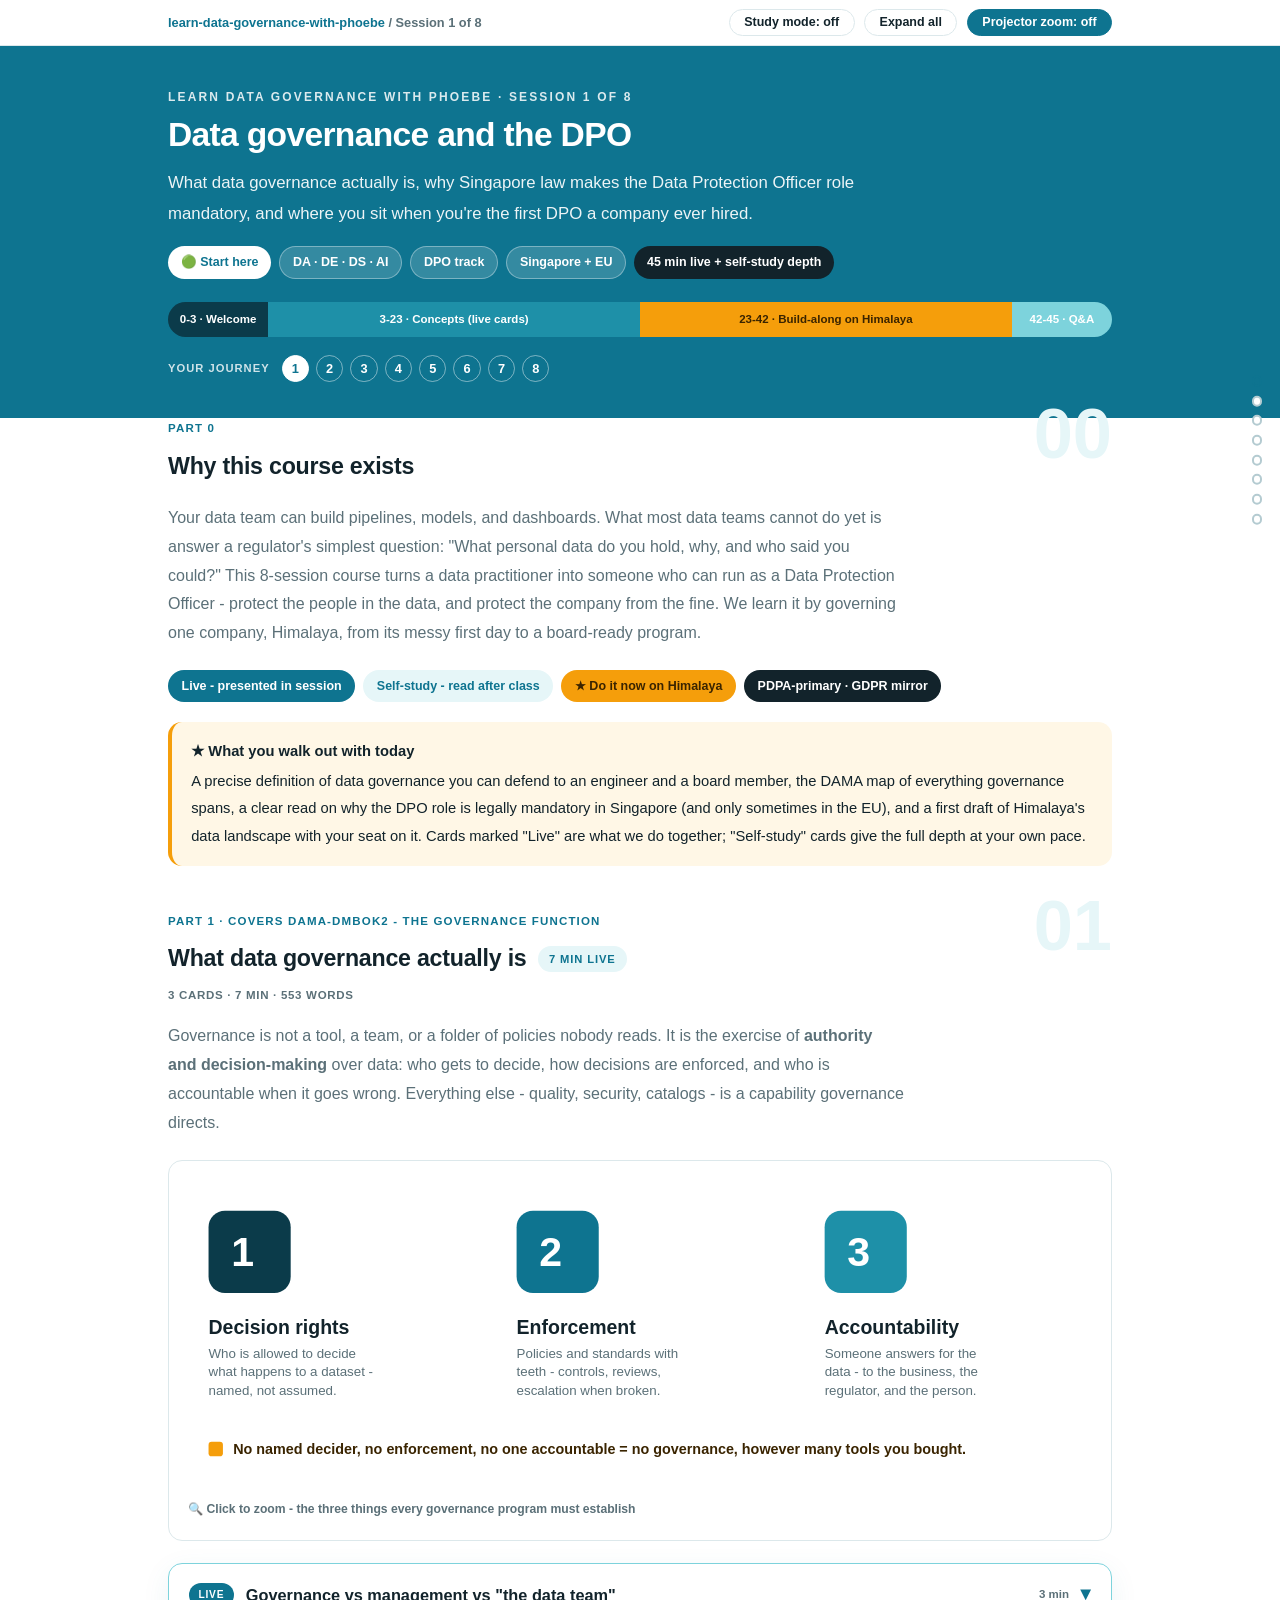
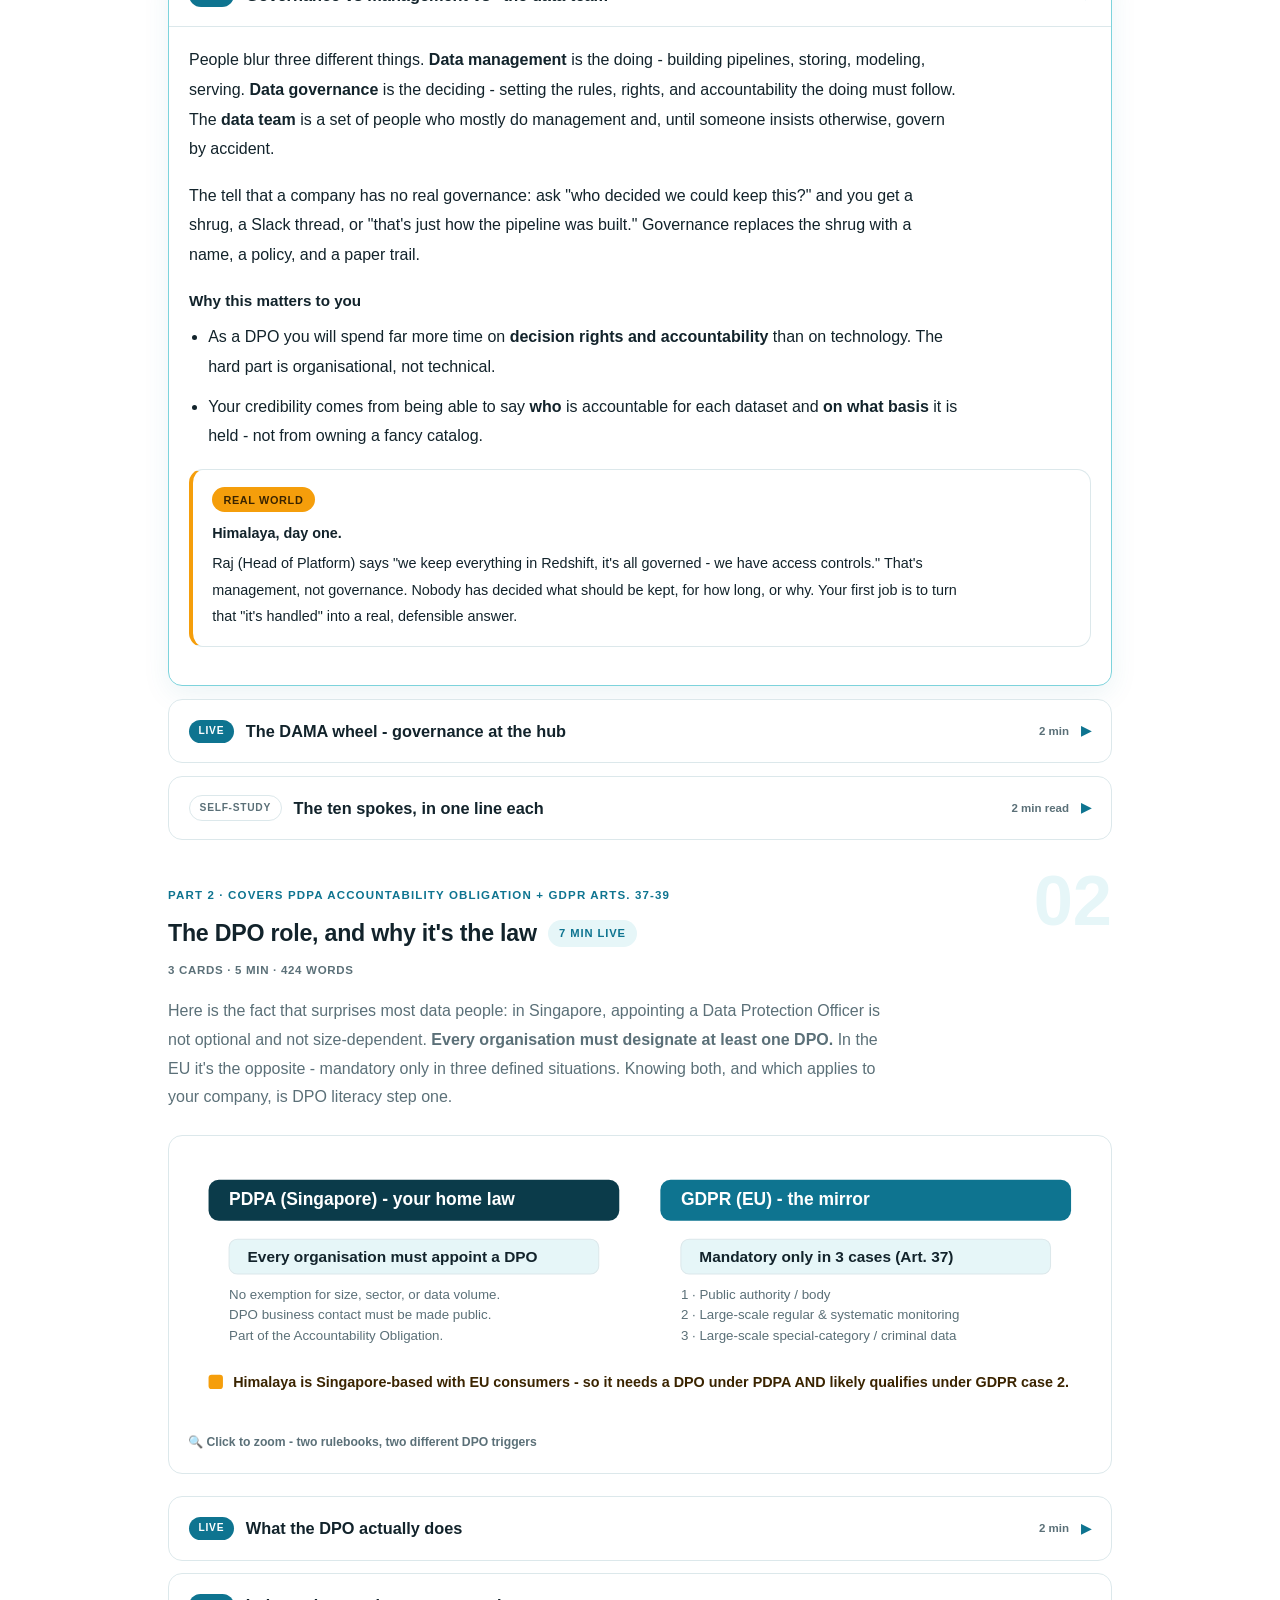
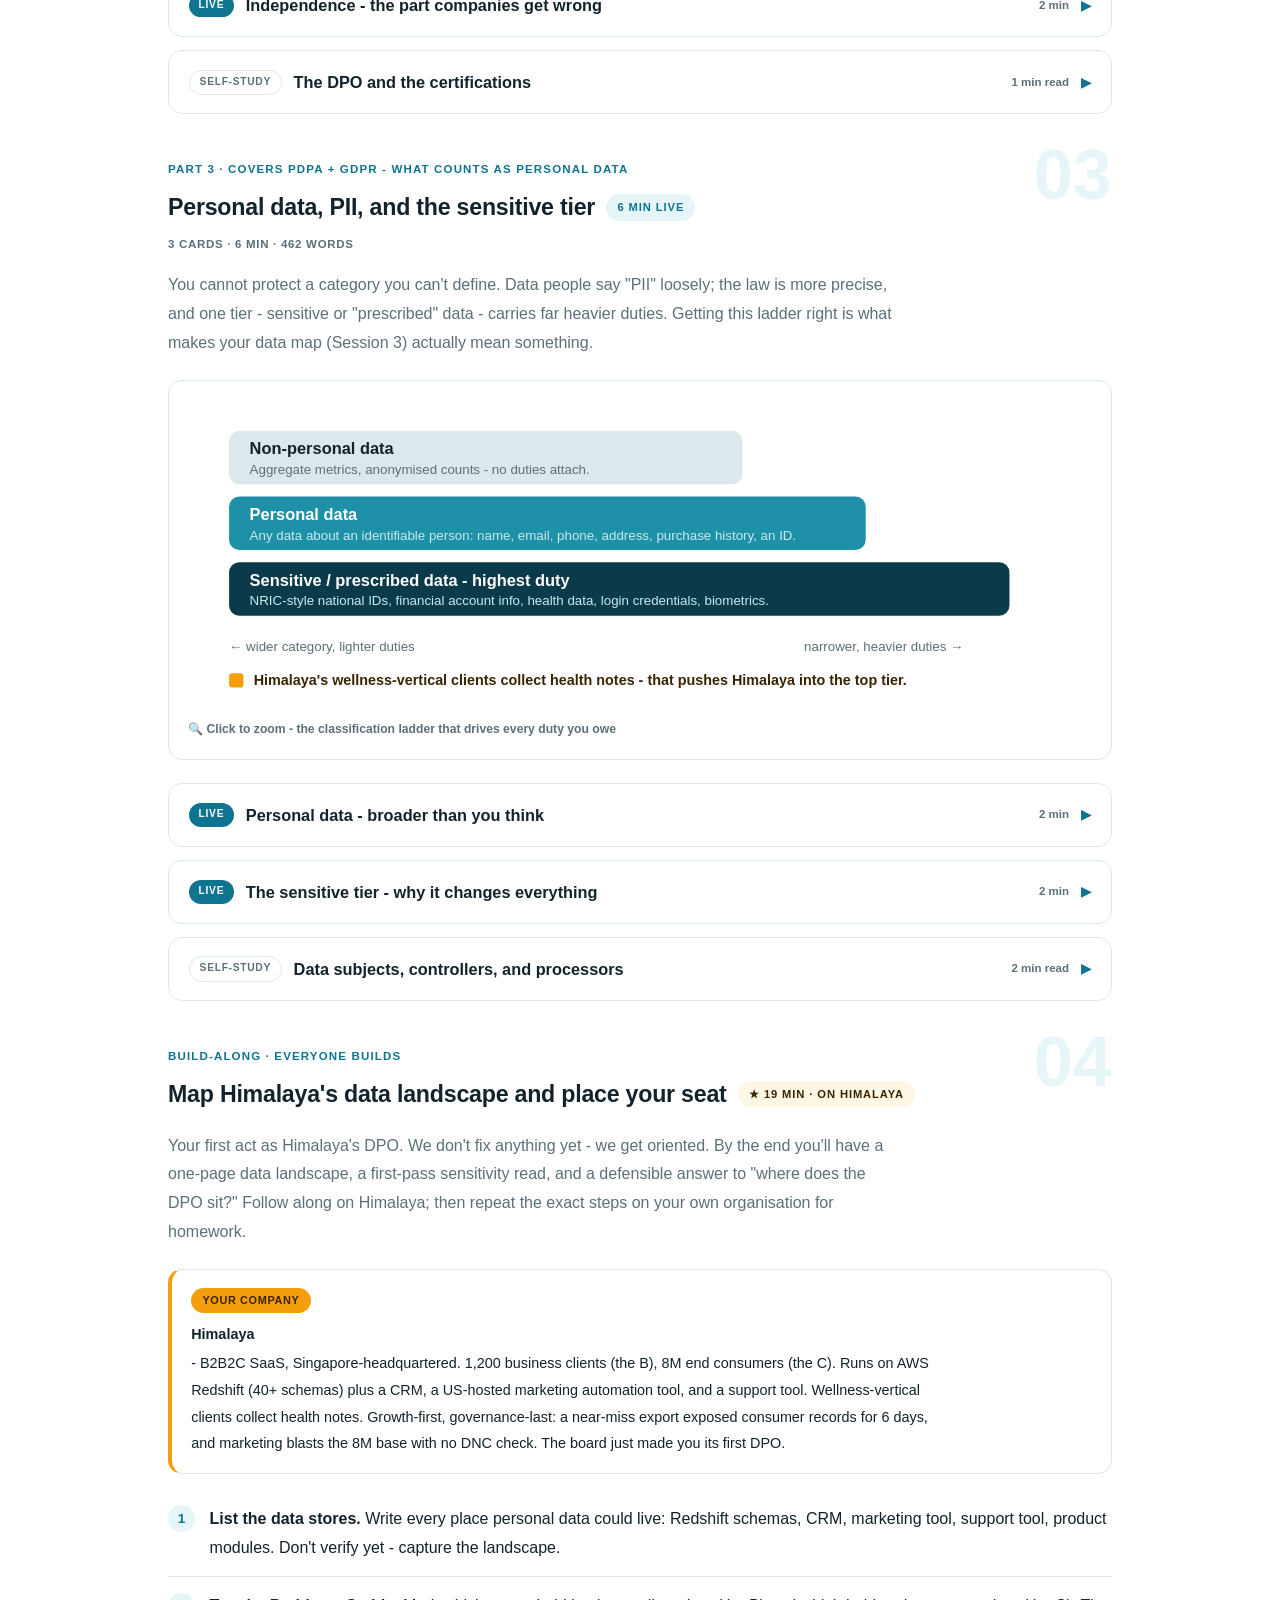
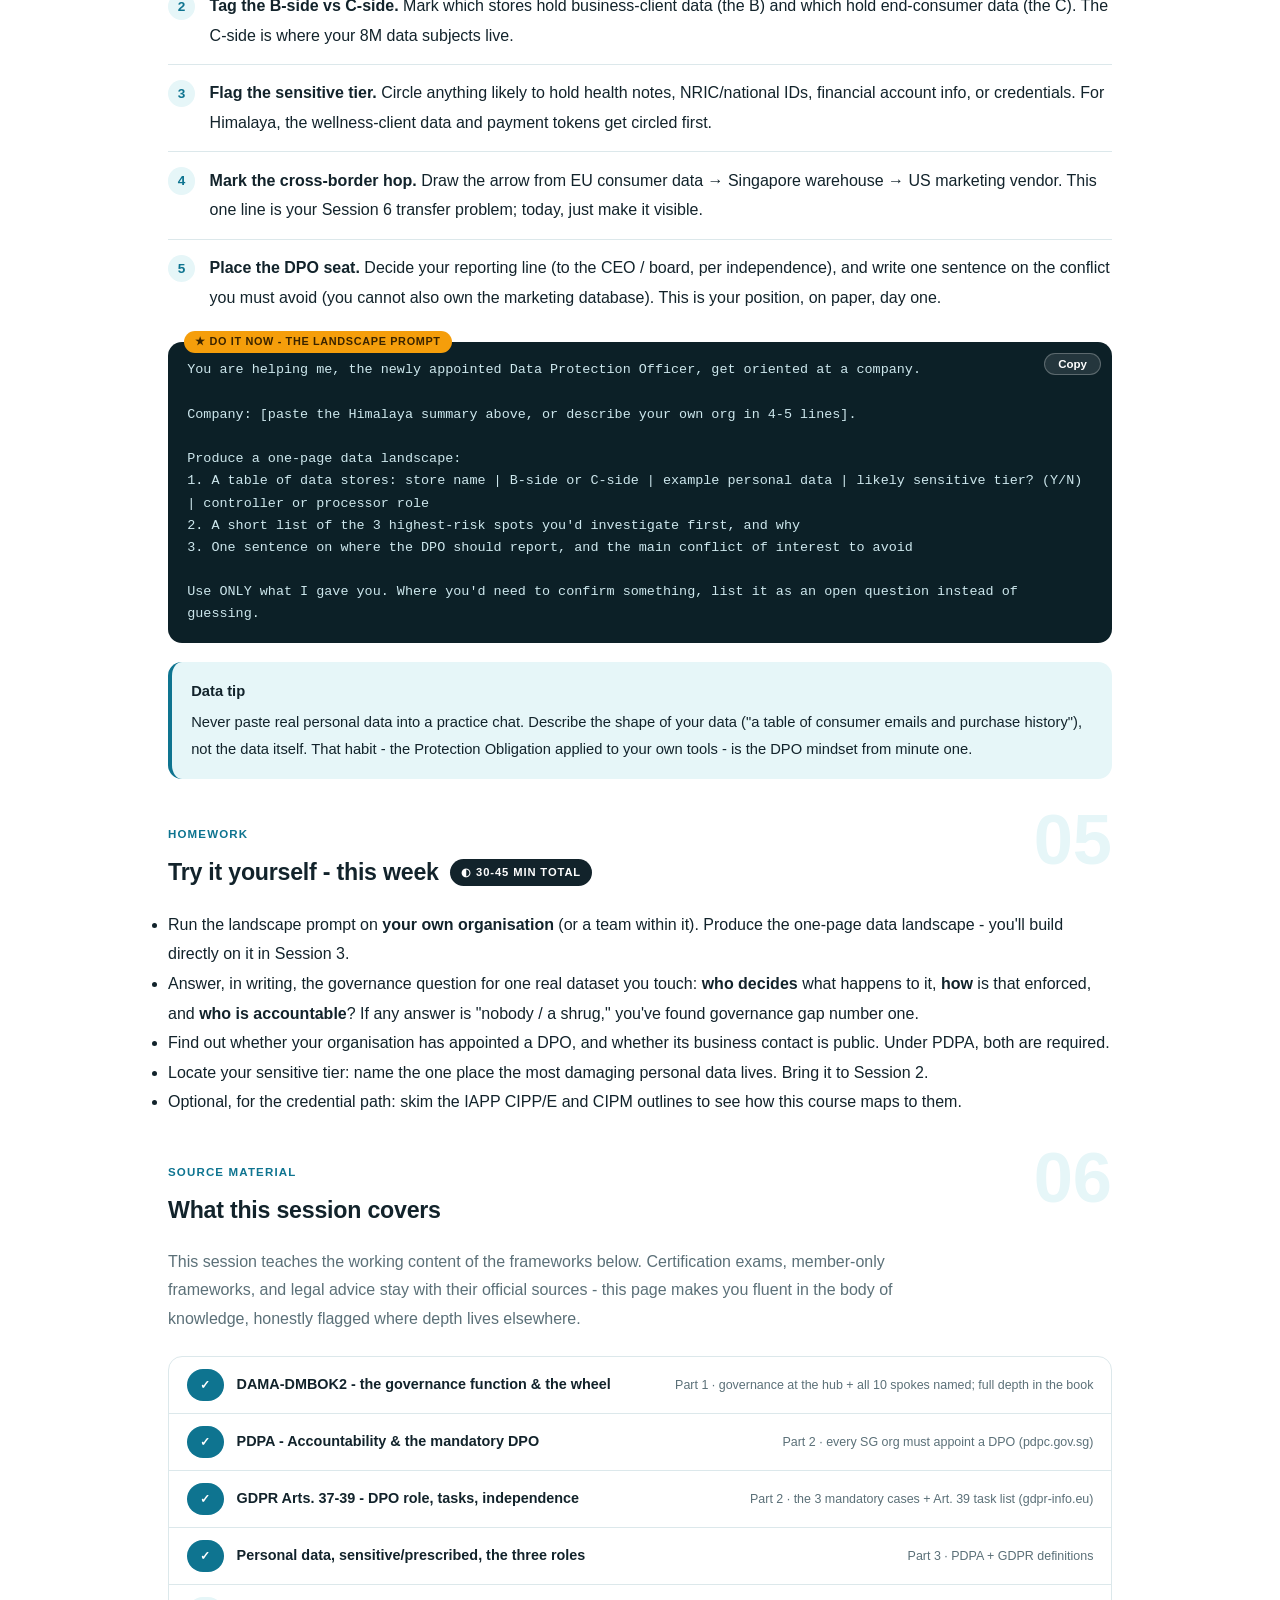
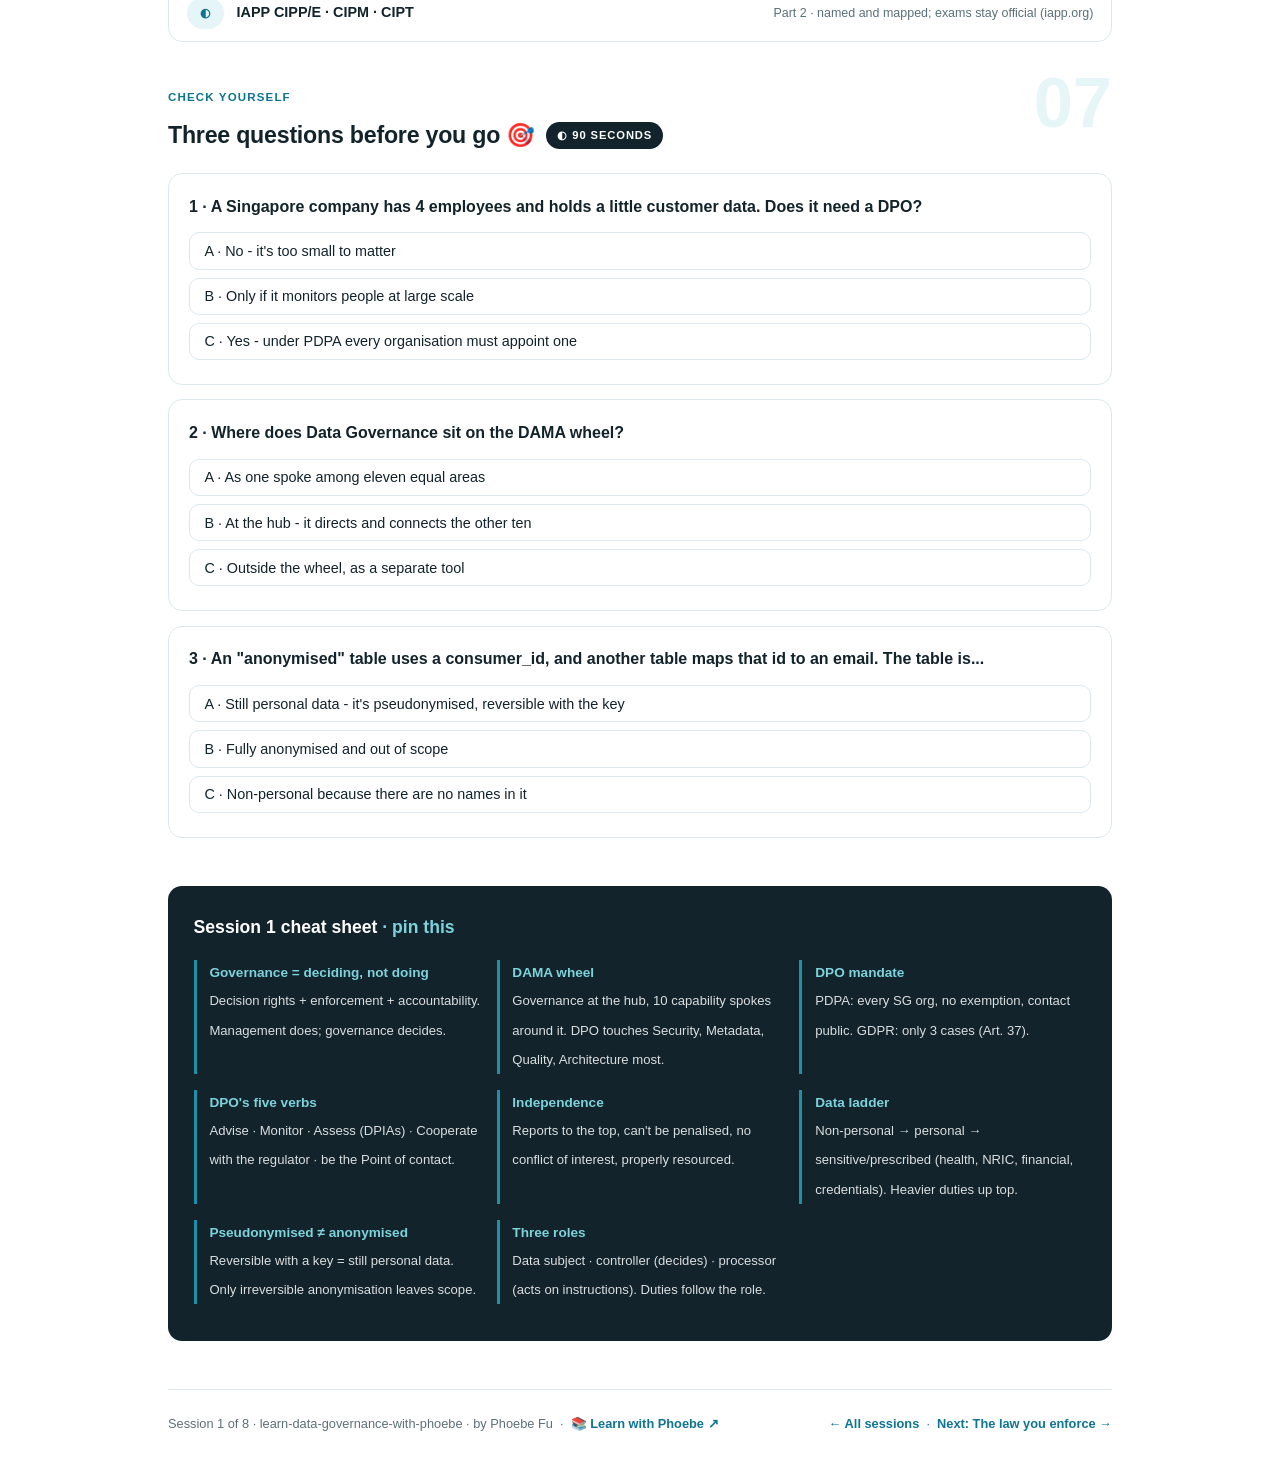
==== courses/01-foundations.html @ 0cfc6aea "Fix diagram clipping and make every page readable on a narrow screen Diagrams: measured geometry def" ====
<!DOCTYPE html>
<html lang="en">
<head>
<meta charset="UTF-8">
<meta name="viewport" content="width=device-width, initial-scale=1.0">
<title>Session 1 · Data governance and the DPO - learn data governance with phoebe</title>
<link rel="stylesheet" href="../assets/style.css?v=16">
</head>
<body>

<div class="toolbar">
  <div class="wrap">
    <span class="crumb"><a href="../index.html">learn-data-governance-with-phoebe</a> / Session 1 of 8</span>
    <button class="btn" id="toggle-all" type="button">Expand all</button>
    <button class="btn primary" id="zoom-toggle" type="button">Projector zoom: off</button>
  </div>
</div>

<header class="masthead">
  <div class="wrap">
    <div class="eyebrow">Learn Data Governance with Phoebe · Session 1 of 8</div>
    <h1>Data governance and the <span class="accent">DPO</span></h1>
    <p class="sub">What data governance actually is, why Singapore law makes the Data Protection Officer role mandatory, and where you sit when you're the first DPO a company ever hired.</p>
    <div class="chip-row">
      <span class="chip level">🟢 Start here</span>
      <span class="chip audience">DA · DE · DS · AI</span>
      <span class="chip audience">DPO track</span>
      <span class="chip audience">Singapore + EU</span>
      <span class="chip time">45 min live + self-study depth</span>
    </div>
    <div class="agenda">
      <span class="a1" style="flex:1">0-3 · Welcome</span>
      <span class="a2" style="flex:4">3-23 · Concepts (live cards)</span>
      <span class="a3" style="flex:4">23-42 · Build-along on Himalaya</span>
      <span class="a4" style="flex:1">42-45 · Q&amp;A</span>
    </div>
  </div>
</header>

<main class="wrap">

  <!-- ============ INTRO ============ -->
  <section class="section" id="intro">
    <div class="section-kicker">
      <span class="klabel">Part 0</span>
      <h2>Why this course exists</h2>
    </div>
    <p class="lede">Your data team can build pipelines, models, and dashboards. What most data teams cannot do yet is answer a regulator's simplest question: "What personal data do you hold, why, and who said you could?" This 8-session course turns a data practitioner into someone who can run as a Data Protection Officer - protect the people in the data, and protect the company from the fine. We learn it by governing one company, Himalaya, from its messy first day to a board-ready program.</p>
    <div class="legend">
      <span class="pill solid">Live - presented in session</span>
      <span class="pill light">Self-study - read after class</span>
      <span class="pill peach">★ Do it now on Himalaya</span>
      <span class="pill inkpill">PDPA-primary · GDPR mirror</span>
    </div>
    <div class="callout win">
      <strong>★ What you walk out with today</strong>
      A precise definition of data governance you can defend to an engineer and a board member, the DAMA map of everything governance spans, a clear read on why the DPO role is legally mandatory in Singapore (and only sometimes in the EU), and a first draft of Himalaya's data landscape with your seat on it. Cards marked "Live" are what we do together; "Self-study" cards give the full depth at your own pace.
    </div>
  </section>

  <!-- ============ PART 1: WHAT GOVERNANCE IS ============ -->
  <section class="section" id="what-governance-is">
    <div class="section-kicker">
      <span class="klabel">Part 1 · covers DAMA-DMBOK2 - the governance function</span>
      <h2>What data governance actually is <span class="tag concept">7 min live</span></h2>
    </div>
    <p class="lede">Governance is not a tool, a team, or a folder of policies nobody reads. It is the exercise of <strong>authority and decision-making</strong> over data: who gets to decide, how decisions are enforced, and who is accountable when it goes wrong. Everything else - quality, security, catalogs - is a capability governance directs.</p>

    <figure class="zoomable">
      <svg viewBox="0 0 880 300" xmlns="http://www.w3.org/2000/svg" role="img" aria-label="Three pillars of governance: decision rights, enforcement, accountability">
        <style>
          .gvL { font: 800 40px Inter, sans-serif; fill: #FFFFFF; }
          .gvT { font: 700 19px Inter, sans-serif; fill: #12232B; }
          .gvX { font: 400 13px Inter, sans-serif; fill: #5B7078; }
          .gvN { font: 600 14px Inter, sans-serif; fill: #3A2400; }
        </style>
        <rect x="20" y="30" width="80" height="80" rx="16" fill="#0B3B4A"/>
        <text class="gvL" x="42" y="84">1</text>
        <text class="gvT" x="20" y="150">Decision rights</text>
        <text class="gvX" x="20" y="173">Who is allowed to decide</text>
        <text class="gvX" x="20" y="191">what happens to a dataset -</text>
        <text class="gvX" x="20" y="209">named, not assumed.</text>
        <rect x="320" y="30" width="80" height="80" rx="16" fill="#0E7490"/>
        <text class="gvL" x="342" y="84">2</text>
        <text class="gvT" x="320" y="150">Enforcement</text>
        <text class="gvX" x="320" y="173">Policies and standards with</text>
        <text class="gvX" x="320" y="191">teeth - controls, reviews,</text>
        <text class="gvX" x="320" y="209">escalation when broken.</text>
        <rect x="620" y="30" width="80" height="80" rx="16" fill="#1E90A8"/>
        <text class="gvL" x="642" y="84">3</text>
        <text class="gvT" x="620" y="150">Accountability</text>
        <text class="gvX" x="620" y="173">Someone answers for the</text>
        <text class="gvX" x="620" y="191">data - to the business, the</text>
        <text class="gvX" x="620" y="209">regulator, and the person.</text>
        <rect x="20" y="255" width="14" height="14" rx="3" fill="#F59E0B"/>
        <text class="gvN" x="44" y="267">No named decider, no enforcement, no one accountable = no governance, however many tools you bought.</text>
      </svg>
      <figcaption>🔍 Click to zoom - the three things every governance program must establish</figcaption>
    </figure>

    <details class="card" open>
      <summary><span class="mode live">Live</span>Governance vs management vs "the data team"<span class="mini">3 min</span><span class="caret">▶</span></summary>
      <div class="body">
        <p>People blur three different things. <strong>Data management</strong> is the doing - building pipelines, storing, modeling, serving. <strong>Data governance</strong> is the deciding - setting the rules, rights, and accountability the doing must follow. The <strong>data team</strong> is a set of people who mostly do management and, until someone insists otherwise, govern by accident.</p>
        <p>The tell that a company has no real governance: ask "who decided we could keep this?" and you get a shrug, a Slack thread, or "that's just how the pipeline was built." Governance replaces the shrug with a name, a policy, and a paper trail.</p>
        <h4>Why this matters to you</h4>
        <ul>
          <li>As a DPO you will spend far more time on <strong>decision rights and accountability</strong> than on technology. The hard part is organisational, not technical.</li>
          <li>Your credibility comes from being able to say <strong>who</strong> is accountable for each dataset and <strong>on what basis</strong> it is held - not from owning a fancy catalog.</li>
        </ul>
        <div class="callout example">
          <span class="ex-pill">Real world</span>
          <p><strong>Himalaya, day one.</strong> Raj (Head of Platform) says "we keep everything in Redshift, it's all governed - we have access controls." That's management, not governance. Nobody has decided what should be kept, for how long, or why. Your first job is to turn that "it's handled" into a real, defensible answer.</p>
        </div>
      </div>
    </details>

    <details class="card">
      <summary><span class="mode live">Live</span>The DAMA wheel - governance at the hub<span class="mini">2 min</span><span class="caret">▶</span></summary>
      <div class="body">
        <p>The industry's standard map of data management is the <strong>DAMA-DMBOK2 wheel</strong>: eleven knowledge areas. Ten are capabilities - the work. The eleventh, <strong>Data Governance</strong>, sits at the centre because it directs and connects all the others. You don't need to master all ten to be a DPO, but you must know they exist and how governance steers each one.</p>
        <figure class="zoomable">
          <svg viewBox="0 0 880 430" xmlns="http://www.w3.org/2000/svg" role="img" aria-label="The DAMA wheel: Data Governance at the hub with ten surrounding knowledge areas">
            <style>
              .dwHub { font: 700 16px Inter, sans-serif; fill: #FFFFFF; }
              .dwHubS { font: 400 11px Inter, sans-serif; fill: #C7EBEF; }
              .dwS { font: 600 12px Inter, sans-serif; fill: #12232B; }
              .dwArr { stroke: #B4CBD1; stroke-width: 1.5; fill: none; }
              .dwN { font: 600 14px Inter, sans-serif; fill: #3A2400; }
            </style>
            <!-- spokes -->
            <line class="dwArr" x1="440" y1="195" x2="440" y2="70"/>
            <line class="dwArr" x1="440" y1="195" x2="590" y2="95"/>
            <line class="dwArr" x1="440" y1="195" x2="700" y2="150"/>
            <line class="dwArr" x1="440" y1="195" x2="720" y2="230"/>
            <line class="dwArr" x1="440" y1="195" x2="660" y2="300"/>
            <line class="dwArr" x1="440" y1="195" x2="440" y2="330"/>
            <line class="dwArr" x1="440" y1="195" x2="220" y2="300"/>
            <line class="dwArr" x1="440" y1="195" x2="160" y2="230"/>
            <line class="dwArr" x1="440" y1="195" x2="180" y2="150"/>
            <line class="dwArr" x1="440" y1="195" x2="290" y2="95"/>
            <!-- hub -->
            <circle cx="440" cy="195" r="70" fill="#0B3B4A"/>
            <text class="dwHub" x="440" y="188" text-anchor="middle">Data</text>
            <text class="dwHub" x="440" y="208" text-anchor="middle">Governance</text>
            <text class="dwHubS" x="440" y="226" text-anchor="middle">the hub</text>
            <!-- ten spokes -->
            <g>
              <rect x="368" y="34" width="144" height="34" rx="8" fill="#0E7490"/>
              <text class="dwS" x="440" y="55" text-anchor="middle" style="fill:#FFFFFF">Architecture</text>
              <rect x="536" y="72" width="150" height="34" rx="8" fill="#E6F6F8" stroke="#DCE8EB"/>
              <text class="dwS" x="611" y="93" text-anchor="middle">Modeling &amp; Design</text>
              <rect x="640" y="132" width="176" height="34" rx="8" fill="#E6F6F8" stroke="#DCE8EB"/>
              <text class="dwS" x="728" y="153" text-anchor="middle">Storage &amp; Operations</text>
              <rect x="662" y="212" width="150" height="34" rx="8" fill="#0E7490"/>
              <text class="dwS" x="737" y="233" text-anchor="middle" style="fill:#FFFFFF">Data Security</text>
              <rect x="560" y="284" width="196" height="34" rx="8" fill="#E6F6F8" stroke="#DCE8EB"/>
              <text class="dwS" x="658" y="305" text-anchor="middle">Integration &amp; Interop</text>
              <rect x="356" y="316" width="168" height="34" rx="8" fill="#E6F6F8" stroke="#DCE8EB"/>
              <text class="dwS" x="440" y="337" text-anchor="middle">Document &amp; Content</text>
              <rect x="128" y="284" width="176" height="34" rx="8" fill="#E6F6F8" stroke="#DCE8EB"/>
              <text class="dwS" x="216" y="305" text-anchor="middle">Reference &amp; Master Data</text>
              <rect x="70" y="212" width="150" height="34" rx="8" fill="#E6F6F8" stroke="#DCE8EB"/>
              <text class="dwS" x="145" y="233" text-anchor="middle">Warehousing &amp; BI</text>
              <rect x="120" y="132" width="120" height="34" rx="8" fill="#0E7490"/>
              <text class="dwS" x="180" y="153" text-anchor="middle" style="fill:#FFFFFF">Metadata</text>
              <rect x="212" y="72" width="150" height="34" rx="8" fill="#0E7490"/>
              <text class="dwS" x="287" y="93" text-anchor="middle" style="fill:#FFFFFF">Data Quality</text>
            </g>
            <rect x="20" y="388" width="14" height="14" rx="3" fill="#F59E0B"/>
            <text class="dwN" x="44" y="400">Teal boxes = the four spokes a DPO touches most: Security, Metadata, Quality, and Architecture.</text>
          </svg>
          <figcaption>🔍 Click to zoom - the DAMA-DMBOK2 wheel, governance at the centre (source: dama.org)</figcaption>
        </figure>
        <div class="callout tip">
          <strong>Say it right</strong>
          Governance is not a twelfth capability bolted on. It is the hub that decides how the other ten behave. When someone proposes "a governance tool," ask which spoke it actually serves - the answer is usually Metadata (a catalog) or Quality.
        </div>
      </div>
    </details>

    <details class="card">
      <summary><span class="mode self">Self-study</span>The ten spokes, in one line each<span class="mini">2 min read</span><span class="caret">▶</span></summary>
      <div class="body">
        <table class="clean">
          <thead><tr><th>Knowledge area</th><th>What it covers · why a DPO cares</th></tr></thead>
          <tbody>
            <tr><td>Architecture</td><td>The blueprint of how data flows. Your data maps (Session 3) live here.</td></tr>
            <tr><td>Modeling &amp; Design</td><td>How data is structured. Where personal fields get defined - or hidden.</td></tr>
            <tr><td>Storage &amp; Operations</td><td>Databases and their running. Where retention and disposal actually happen.</td></tr>
            <tr><td>Data Security</td><td>Access, encryption, controls. Your Protection Obligation leans on this (Session 5).</td></tr>
            <tr><td>Integration &amp; Interoperability</td><td>Moving data between systems - every move is a potential transfer risk.</td></tr>
            <tr><td>Document &amp; Content</td><td>Unstructured data (PDFs, emails). Personal data hides here too.</td></tr>
            <tr><td>Reference &amp; Master Data</td><td>The single source of truth for "who is this customer" - key for access requests.</td></tr>
            <tr><td>Warehousing &amp; BI</td><td>Analytics. Where personal data quietly gets copied for reporting.</td></tr>
            <tr><td>Metadata</td><td>Data about data - the catalog, glossary, lineage. Your visibility layer (Session 3).</td></tr>
            <tr><td>Data Quality</td><td>Accuracy, completeness. Backs your Accuracy Obligation (Session 6).</td></tr>
          </tbody>
        </table>
      </div>
    </details>
  </section>

  <!-- ============ PART 2: THE DPO ROLE ============ -->
  <section class="section" id="dpo-role">
    <div class="section-kicker">
      <span class="klabel">Part 2 · covers PDPA Accountability Obligation + GDPR Arts. 37-39</span>
      <h2>The DPO role, and why it's the law <span class="tag concept">7 min live</span></h2>
    </div>
    <p class="lede">Here is the fact that surprises most data people: in Singapore, appointing a Data Protection Officer is not optional and not size-dependent. <strong>Every organisation must designate at least one DPO.</strong> In the EU it's the opposite - mandatory only in three defined situations. Knowing both, and which applies to your company, is DPO literacy step one.</p>

    <figure class="zoomable">
      <svg viewBox="0 0 880 260" xmlns="http://www.w3.org/2000/svg" role="img" aria-label="DPO mandate: PDPA requires it of every organisation; GDPR only in three cases">
        <style>
          .dpmH { font: 700 17px Inter, sans-serif; fill: #FFFFFF; }
          .dpmB { font: 700 15px Inter, sans-serif; fill: #12232B; }
          .dpmX { font: 400 13px Inter, sans-serif; fill: #5B7078; }
          .dpmN { font: 600 14px Inter, sans-serif; fill: #3A2400; }
        </style>
        <rect x="20" y="24" width="400" height="40" rx="10" fill="#0B3B4A"/>
        <text class="dpmH" x="40" y="49">PDPA (Singapore) - your home law</text>
        <rect x="40" y="82" width="360" height="34" rx="8" fill="#E6F6F8" stroke="#DCE8EB"/>
        <text class="dpmB" x="58" y="104">Every organisation must appoint a DPO</text>
        <text class="dpmX" x="40" y="140">No exemption for size, sector, or data volume.</text>
        <text class="dpmX" x="40" y="160">DPO business contact must be made public.</text>
        <text class="dpmX" x="40" y="180">Part of the Accountability Obligation.</text>
        <rect x="460" y="24" width="400" height="40" rx="10" fill="#0E7490"/>
        <text class="dpmH" x="480" y="49">GDPR (EU) - the mirror</text>
        <rect x="480" y="82" width="360" height="34" rx="8" fill="#E6F6F8" stroke="#DCE8EB"/>
        <text class="dpmB" x="498" y="104">Mandatory only in 3 cases (Art. 37)</text>
        <text class="dpmX" x="480" y="140">1 · Public authority / body</text>
        <text class="dpmX" x="480" y="160">2 · Large-scale regular &amp; systematic monitoring</text>
        <text class="dpmX" x="480" y="180">3 · Large-scale special-category / criminal data</text>
        <rect x="20" y="214" width="14" height="14" rx="3" fill="#F59E0B"/>
        <text class="dpmN" x="44" y="226">Himalaya is Singapore-based with EU consumers - so it needs a DPO under PDPA AND likely qualifies under GDPR case 2.</text>
      </svg>
      <figcaption>🔍 Click to zoom - two rulebooks, two different DPO triggers</figcaption>
    </figure>

    <details class="card">
      <summary><span class="mode live">Live</span>What the DPO actually does<span class="mini">2 min</span><span class="caret">▶</span></summary>
      <div class="body">
        <p>GDPR Article 39 gives the cleanest task list, and it maps well onto the PDPA role. A DPO's job is five verbs:</p>
        <ul>
          <li><strong>Advise</strong> - tell the business and its staff what the law requires, before they act, not after.</li>
          <li><strong>Monitor</strong> - check compliance with the law and internal policies; run awareness, training, and audits.</li>
          <li><strong>Assess</strong> - advise on and track data protection impact assessments (DPIAs) for risky processing (Session 8).</li>
          <li><strong>Cooperate</strong> - be the working contact for the regulator (PDPC in Singapore).</li>
          <li><strong>Point</strong> - be the named contact both regulators and data subjects can reach.</li>
        </ul>
        <div class="callout example">
          <span class="ex-pill">Real world</span>
          <p>When Ilsa (CRO) plans a new 8M-consumer SMS campaign, the DPO doesn't run the campaign or block it on instinct. The DPO <strong>advises</strong> ("here's the consent and DNC check you need first"), <strong>monitors</strong> that it happened, and is the person the PDPC calls if a complaint lands. Advisor and watchdog, not gatekeeper.</p>
        </div>
      </div>
    </details>

    <details class="card">
      <summary><span class="mode live">Live</span>Independence - the part companies get wrong<span class="mini">2 min</span><span class="caret">▶</span></summary>
      <div class="body">
        <p>The DPO role only works if it has teeth, so the law protects its position. Under GDPR Article 38 - and as good practice everywhere - the DPO:</p>
        <ul>
          <li><strong>Reports to the highest level of management</strong> - not buried three layers down under a manager whose project you might have to flag.</li>
          <li><strong>Acts independently</strong> - no one instructs the DPO on how to do the role, and the DPO cannot be dismissed or penalised for doing it.</li>
          <li><strong>Has no conflict of interest</strong> - you can't be DPO and also the person who owns the marketing database whose lawfulness you're meant to judge.</li>
          <li><strong>Is properly resourced</strong> - given time, budget, and access to carry the role, not handed it as a title on top of a full-time job.</li>
        </ul>
        <div class="callout tip">
          <strong>The independence test</strong>
          If the DPO cannot safely say "no, not like that" to the CEO, the role is decorative. When you take a DPO seat, negotiate the reporting line and the "cannot be penalised" protection on day one - that is the job's foundation, not a perk.
        </div>
      </div>
    </details>

    <details class="card">
      <summary><span class="mode self">Self-study</span>The DPO and the certifications<span class="mini">1 min read</span><span class="caret">▶</span></summary>
      <div class="body">
        <p>This course teaches the DPO <em>body of knowledge</em>. If you later want the paper credentials, the recognised ones are from the IAPP:</p>
        <ul>
          <li><strong>CIPP/E</strong> - knowing the privacy law (GDPR and European data protection).</li>
          <li><strong>CIPM</strong> - operationalising a privacy programme (the management side of the DPO job).</li>
          <li><strong>CIPT</strong> - engineering privacy into products and systems (privacy by design).</li>
        </ul>
        <p>IAPP positions <strong>CIPP/E + CIPM together</strong> as the standard training combination for the DPO role. In Singapore, the PDPC also runs its own practitioner courses. The exams and certificates stay with those official bodies - this course gets you fluent in what they test.</p>
      </div>
    </details>
  </section>

  <!-- ============ PART 3: THE DATA YOU PROTECT ============ -->
  <section class="section" id="personal-data">
    <div class="section-kicker">
      <span class="klabel">Part 3 · covers PDPA + GDPR - what counts as personal data</span>
      <h2>Personal data, PII, and the sensitive tier <span class="tag concept">6 min live</span></h2>
    </div>
    <p class="lede">You cannot protect a category you can't define. Data people say "PII" loosely; the law is more precise, and one tier - sensitive or "prescribed" data - carries far heavier duties. Getting this ladder right is what makes your data map (Session 3) actually mean something.</p>

    <figure class="zoomable">
      <svg viewBox="0 0 880 300" xmlns="http://www.w3.org/2000/svg" role="img" aria-label="Data classification ladder: non-personal, personal data, sensitive or prescribed data">
        <style>
          .pclT { font: 700 16px Inter, sans-serif; fill: #FFFFFF; }
          .pclTd { font: 700 16px Inter, sans-serif; fill: #12232B; }
          .pclX { font: 400 13px Inter, sans-serif; fill: #5B7078; }
          .pclXw { font: 400 13px Inter, sans-serif; fill: #C7EBEF; }
          .pclN { font: 600 14px Inter, sans-serif; fill: #3A2400; }
        </style>
        <rect x="40" y="30" width="500" height="52" rx="10" fill="#DCE8EB"/>
        <text class="pclTd" x="60" y="53">Non-personal data</text>
        <text class="pclX" x="60" y="72">Aggregate metrics, anonymised counts - no duties attach.</text>
        <rect x="40" y="94" width="620" height="52" rx="10" fill="#1E90A8"/>
        <text class="pclT" x="60" y="117">Personal data</text>
        <text class="pclXw" x="60" y="136">Any data about an identifiable person: name, email, phone, address, purchase history, an ID.</text>
        <rect x="40" y="158" width="760" height="52" rx="10" fill="#0B3B4A"/>
        <text class="pclT" x="60" y="181">Sensitive / prescribed data - highest duty</text>
        <text class="pclXw" x="60" y="200">NRIC-style national IDs, financial account info, health data, login credentials, biometrics.</text>
        <text class="pclX" x="40" y="244">← wider category, lighter duties</text>
        <text class="pclX" x="600" y="244">narrower, heavier duties →</text>
        <rect x="40" y="266" width="14" height="14" rx="3" fill="#F59E0B"/>
        <text class="pclN" x="64" y="278">Himalaya's wellness-vertical clients collect health notes - that pushes Himalaya into the top tier.</text>
      </svg>
      <figcaption>🔍 Click to zoom - the classification ladder that drives every duty you owe</figcaption>
    </figure>

    <details class="card">
      <summary><span class="mode live">Live</span>Personal data - broader than you think<span class="mini">2 min</span><span class="caret">▶</span></summary>
      <div class="body">
        <p>Under both PDPA and GDPR, <strong>personal data is any data about an identifiable individual</strong> - on its own or combined with other data the organisation has or is likely to have. That "combined with" clause is the trap: an anonymous-looking table plus one join key becomes personal data.</p>
        <ul>
          <li><strong>PII</strong> (personally identifiable information) is the common US-flavoured term for the obvious identifiers - it is roughly a subset of "personal data," which is the legal term you should use.</li>
          <li>A device ID, an IP address, or an in-app behaviour trail can be personal data when it can be tied back to a person - which, in a product like Himalaya's, it usually can.</li>
          <li>Anonymisation (truly irreversible) takes data out of scope; <strong>pseudonymisation</strong> (reversible with a key) does not - it's still personal data.</li>
        </ul>
        <div class="callout example">
          <span class="ex-pill">Real world</span>
          <p>Raj proudly shows you an "anonymised" analytics table - no names, just a <code>consumer_id</code>. But there's a lookup table one schema over that maps <code>consumer_id</code> to email. Combined, it's fully personal data, and it's been feeding a US analytics vendor for a year. That's not anonymised; that's pseudonymised, and it's in scope.</p>
        </div>
      </div>
    </details>

    <details class="card">
      <summary><span class="mode live">Live</span>The sensitive tier - why it changes everything<span class="mini">2 min</span><span class="caret">▶</span></summary>
      <div class="body">
        <p>A subset of personal data is treated as far riskier because misuse causes real harm. GDPR calls it <strong>special category</strong> data (Art. 9); Singapore's breach rules turn on <strong>prescribed</strong> personal data. Either way, the practical effect is the same: heavier consent, stronger protection, and a lower bar for when a breach becomes notifiable.</p>
        <ul>
          <li>Typical members: <strong>health</strong> data, <strong>financial account</strong> details, <strong>national IDs</strong> (NRIC), <strong>login credentials</strong>, biometrics, and - under GDPR - race, religion, sexual orientation, and more.</li>
          <li>A breach involving this tier is much more likely to cross Singapore's "significant harm" threshold and trigger mandatory notification (Session 5).</li>
          <li>Consent expectations rise: you generally need clearer, more specific consent to process it.</li>
        </ul>
        <div class="callout tip">
          <strong>DPO instinct</strong>
          The first thing you find in any new company is where the sensitive tier lives - because that's where the biggest fines and the worst headlines come from. Map that before you map anything else.
        </div>
      </div>
    </details>

    <details class="card">
      <summary><span class="mode self">Self-study</span>Data subjects, controllers, and processors<span class="mini">2 min read</span><span class="caret">▶</span></summary>
      <div class="body">
        <p>Three roles you'll use in every session. Getting them right decides who owes which duty - critical in a B2B2C platform like Himalaya.</p>
        <table class="clean">
          <thead><tr><th>Role</th><th>Meaning · Himalaya example</th></tr></thead>
          <tbody>
            <tr><td>Data subject</td><td>The person the data is about. Himalaya's 8M end consumers, and named contacts at the 1,200 business clients.</td></tr>
            <tr><td>Controller</td><td>Decides why and how data is processed. Often the business client - but Himalaya is a controller for its own platform data.</td></tr>
            <tr><td>Processor</td><td>Processes on a controller's instructions. Himalaya is frequently a processor for its clients; the US analytics vendor is a processor for Himalaya.</td></tr>
          </tbody>
        </table>
        <p>The controller/processor split matters because <strong>duties and liability follow the role</strong>. Part of your Session 3 mapping work is deciding, dataset by dataset, whether Himalaya is acting as controller or processor - because it's both, in different places.</p>
      </div>
    </details>
  </section>

  <!-- ============ DEMO / BUILD-ALONG ============ -->
  <section class="section" id="demo-1">
    <div class="section-kicker">
      <span class="klabel">Build-along · everyone builds</span>
      <h2>Map Himalaya's data landscape and place your seat <span class="tag demo">★ 19 min · on Himalaya</span></h2>
    </div>
    <p class="lede">Your first act as Himalaya's DPO. We don't fix anything yet - we get oriented. By the end you'll have a one-page data landscape, a first-pass sensitivity read, and a defensible answer to "where does the DPO sit?" Follow along on Himalaya; then repeat the exact steps on your own organisation for homework.</p>

    <div class="callout example">
      <span class="ex-pill">Your company</span>
      <p><strong>Himalaya</strong> - B2B2C SaaS, Singapore-headquartered. 1,200 business clients (the B), 8M end consumers (the C). Runs on AWS Redshift (40+ schemas) plus a CRM, a US-hosted marketing automation tool, and a support tool. Wellness-vertical clients collect health notes. Growth-first, governance-last: a near-miss export exposed consumer records for 6 days, and marketing blasts the 8M base with no DNC check. The board just made you its first DPO.</p>
    </div>

    <div class="steps">
      <div class="step"><p><strong>List the data stores.</strong> Write every place personal data could live: Redshift schemas, CRM, marketing tool, support tool, product modules. Don't verify yet - capture the landscape.</p></div>
      <div class="step"><p><strong>Tag the B-side vs C-side.</strong> Mark which stores hold business-client data (the B) and which hold end-consumer data (the C). The C-side is where your 8M data subjects live.</p></div>
      <div class="step"><p><strong>Flag the sensitive tier.</strong> Circle anything likely to hold health notes, NRIC/national IDs, financial account info, or credentials. For Himalaya, the wellness-client data and payment tokens get circled first.</p></div>
      <div class="step"><p><strong>Mark the cross-border hop.</strong> Draw the arrow from EU consumer data → Singapore warehouse → US marketing vendor. This one line is your Session 6 transfer problem; today, just make it visible.</p></div>
      <div class="step"><p><strong>Place the DPO seat.</strong> Decide your reporting line (to the CEO / board, per independence), and write one sentence on the conflict you must avoid (you cannot also own the marketing database). This is your position, on paper, day one.</p></div>
    </div>

    <div class="prompt-box good"><span class="label">★ Do it now - the landscape prompt</span>You are helping me, the newly appointed Data Protection Officer, get oriented at a company.

Company: [paste the Himalaya summary above, or describe your own org in 4-5 lines].

Produce a one-page data landscape:
1. A table of data stores: store name | B-side or C-side | example personal data | likely sensitive tier? (Y/N) | controller or processor role
2. A short list of the 3 highest-risk spots you'd investigate first, and why
3. One sentence on where the DPO should report, and the main conflict of interest to avoid

Use ONLY what I gave you. Where you'd need to confirm something, list it as an open question instead of guessing.</div>

    <div class="callout tip">
      <strong>Data tip</strong>
      Never paste real personal data into a practice chat. Describe the shape of your data ("a table of consumer emails and purchase history"), not the data itself. That habit - the Protection Obligation applied to your own tools - is the DPO mindset from minute one.
    </div>
  </section>

  <!-- ============ HOMEWORK ============ -->
  <section class="section" id="exercise">
    <div class="section-kicker">
      <span class="klabel">Homework</span>
      <h2>Try it yourself - this week <span class="tag exercise">◐ 30-45 min total</span></h2>
    </div>
    <ul>
      <li>Run the landscape prompt on <strong>your own organisation</strong> (or a team within it). Produce the one-page data landscape - you'll build directly on it in Session 3.</li>
      <li>Answer, in writing, the governance question for one real dataset you touch: <strong>who decides</strong> what happens to it, <strong>how</strong> is that enforced, and <strong>who is accountable</strong>? If any answer is "nobody / a shrug," you've found governance gap number one.</li>
      <li>Find out whether your organisation has appointed a DPO, and whether its business contact is public. Under PDPA, both are required.</li>
      <li>Locate your sensitive tier: name the one place the most damaging personal data lives. Bring it to Session 2.</li>
      <li>Optional, for the credential path: skim the IAPP CIPP/E and CIPM outlines to see how this course maps to them.</li>
    </ul>
  </section>

  <!-- ============ SOURCES COVERED ============ -->
  <section class="section" id="official">
    <div class="section-kicker">
      <span class="klabel">Source material</span>
      <h2>What this session covers</h2>
    </div>
    <p class="lede">This session teaches the working content of the frameworks below. Certification exams, member-only frameworks, and legal advice stay with their official sources - this page makes you fluent in the body of knowledge, honestly flagged where depth lives elsewhere.</p>
    <div class="covered">
      <div class="covered-row"><span class="status pill solid">✓</span><span class="name">DAMA-DMBOK2 - the governance function &amp; the wheel</span><span class="note">Part 1 · governance at the hub + all 10 spokes named; full depth in the book</span></div>
      <div class="covered-row"><span class="status pill solid">✓</span><span class="name">PDPA - Accountability &amp; the mandatory DPO</span><span class="note">Part 2 · every SG org must appoint a DPO (pdpc.gov.sg)</span></div>
      <div class="covered-row"><span class="status pill solid">✓</span><span class="name">GDPR Arts. 37-39 - DPO role, tasks, independence</span><span class="note">Part 2 · the 3 mandatory cases + Art. 39 task list (gdpr-info.eu)</span></div>
      <div class="covered-row"><span class="status pill solid">✓</span><span class="name">Personal data, sensitive/prescribed, the three roles</span><span class="note">Part 3 · PDPA + GDPR definitions</span></div>
      <div class="covered-row"><span class="status pill light">◐</span><span class="name">IAPP CIPP/E · CIPM · CIPT</span><span class="note">Part 2 · named and mapped; exams stay official (iapp.org)</span></div>
    </div>
  </section>

  <!-- ============ QUIZ ============ -->
  <section class="section" id="quiz">
    <div class="section-kicker">
      <span class="klabel">Check yourself</span>
      <h2>Three questions before you go 🎯 <span class="tag exercise">◐ 90 seconds</span></h2>
    </div>
    <div class="quiz-q" data-answer="2">
      <p class="qtext">1 · A Singapore company has 4 employees and holds a little customer data. Does it need a DPO?</p>
      <button class="qopt" type="button">A · No - it's too small to matter</button>
      <button class="qopt" type="button">B · Only if it monitors people at large scale</button>
      <button class="qopt" type="button">C · Yes - under PDPA every organisation must appoint one</button>
      <p class="qwhy">PDPA's DPO mandate has no size exemption. The "large-scale monitoring" test is GDPR's - a different rulebook.</p>
    </div>
    <div class="quiz-q" data-answer="1">
      <p class="qtext">2 · Where does Data Governance sit on the DAMA wheel?</p>
      <button class="qopt" type="button">A · As one spoke among eleven equal areas</button>
      <button class="qopt" type="button">B · At the hub - it directs and connects the other ten</button>
      <button class="qopt" type="button">C · Outside the wheel, as a separate tool</button>
      <p class="qwhy">Governance is the centre. It's the deciding function that steers the ten management capabilities around it.</p>
    </div>
    <div class="quiz-q" data-answer="0">
      <p class="qtext">3 · An "anonymised" table uses a consumer_id, and another table maps that id to an email. The table is...</p>
      <button class="qopt" type="button">A · Still personal data - it's pseudonymised, reversible with the key</button>
      <button class="qopt" type="button">B · Fully anonymised and out of scope</button>
      <button class="qopt" type="button">C · Non-personal because there are no names in it</button>
      <p class="qwhy">Reversible with a key = pseudonymised = still personal data. Only truly irreversible anonymisation leaves scope.</p>
    </div>
    <p class="quiz-score"></p>
  </section>

  <!-- ============ CHEAT SHEET ============ -->
  <section class="cheat" id="cheatsheet">
    <h3>Session 1 cheat sheet <span>· pin this</span></h3>
    <div class="grid-2">
      <div class="cheat-item"><b>Governance = deciding, not doing</b><span>Decision rights + enforcement + accountability. Management does; governance decides.</span></div>
      <div class="cheat-item"><b>DAMA wheel</b><span>Governance at the hub, 10 capability spokes around it. DPO touches Security, Metadata, Quality, Architecture most.</span></div>
      <div class="cheat-item"><b>DPO mandate</b><span>PDPA: every SG org, no exemption, contact public. GDPR: only 3 cases (Art. 37).</span></div>
      <div class="cheat-item"><b>DPO's five verbs</b><span>Advise · Monitor · Assess (DPIAs) · Cooperate with the regulator · be the Point of contact.</span></div>
      <div class="cheat-item"><b>Independence</b><span>Reports to the top, can't be penalised, no conflict of interest, properly resourced.</span></div>
      <div class="cheat-item"><b>Data ladder</b><span>Non-personal → personal → sensitive/prescribed (health, NRIC, financial, credentials). Heavier duties up top.</span></div>
      <div class="cheat-item"><b>Pseudonymised ≠ anonymised</b><span>Reversible with a key = still personal data. Only irreversible anonymisation leaves scope.</span></div>
      <div class="cheat-item"><b>Three roles</b><span>Data subject · controller (decides) · processor (acts on instructions). Duties follow the role.</span></div>
    </div>
  </section>

  <footer class="pagefoot">
    <span>Session 1 of 8 · learn-data-governance-with-phoebe · by Phoebe Fu &nbsp;·&nbsp; 📚 <a href="https://phoebefu6.github.io/learn-with-phoebe/">Learn with Phoebe ↗</a></span>
    <span><a href="../index.html">← All sessions</a> &nbsp;·&nbsp; <a href="02-the-law.html">Next: The law you enforce →</a></span>
  </footer>

</main>

<script src="../assets/app.js?v=16"></script>
</body>
</html>
---- assets/style.css ----
/* learn-claude-with-phoebe - editorial bold design system
   Accent: indigo #0E7490 · Ink: #12232B · Flagship: amber #F59E0B */

:root {
  --indigo: #0E7490;
  --indigo-deep: #0B3B4A;
  --indigo-mid: #1E90A8;
  --indigo-soft: #7DD3DC;
  --indigo-50: #E6F6F8;
  --ink: #12232B;
  --muted: #5B7078;
  --faint: #B4CBD1;
  --hairline: #DCE8EB;
  --amber: #F59E0B;
  --amber-ink: #3A2400;
  --amber-50: #FFF7E6;
  --paper: #FFFFFF;
  --code-bg: #0C2027;
  --code-ink: #CDE7ED;
  --radius: 14px;
}

* { margin: 0; padding: 0; box-sizing: border-box; }

html { font-size: 16px; scroll-behavior: smooth; }
html.zoom-125 { font-size: 20px; }
html.zoom-150 { font-size: 24px; }

body {
  font-family: "Inter", -apple-system, BlinkMacSystemFont, "Segoe UI", Roboto, sans-serif;
  background: var(--paper);
  color: var(--ink);
  line-height: 1.85;
  font-feature-settings: "tnum";
}

.wrap { max-width: 62rem; margin: 0 auto; padding: 0 1.5rem; }

/* ---------- header band ---------- */
.masthead {
  background: var(--indigo);
  color: #fff;
  padding: 2.5rem 0 2.25rem;
}
.masthead .eyebrow {
  font-size: .75rem;
  letter-spacing: .18em;
  text-transform: uppercase;
  opacity: .85;
  font-weight: 600;
}
.masthead h1 {
  font-size: 2.1rem;
  line-height: 1.15;
  font-weight: 800;
  margin: .5rem 0 .75rem;
  letter-spacing: -.02em;
}
.masthead h1 .accent { color: inherit; }
.masthead .sub { font-size: 1.05rem; opacity: .92; max-width: 44rem; }

.chip-row { display: flex; flex-wrap: wrap; gap: .5rem; margin-top: 1.1rem; }
.chip {
  display: inline-flex;
  align-items: center;
  gap: .35rem;
  border-radius: 999px;
  padding: .25rem .8rem;
  font-size: .78rem;
  font-weight: 600;
  white-space: nowrap;
}
.chip.level { background: #fff; color: var(--indigo); }
.chip.audience { background: rgba(255,255,255,.16); color: #fff; border: 1px solid rgba(255,255,255,.35); }
.chip.time { background: var(--ink); color: #fff; font-variant-numeric: tabular-nums; }

/* ---------- agenda bar ---------- */
.agenda {
  display: flex;
  border-radius: 999px;
  overflow: hidden;
  margin: 1.4rem 0 0;
  font-size: .72rem;
  font-weight: 600;
  text-align: center;
  color: #fff;
}
.agenda span { padding: .45rem .3rem; white-space: nowrap; overflow: hidden; text-overflow: ellipsis; }
.agenda .a1 { background: var(--indigo-deep); }
.agenda .a2 { background: var(--indigo-mid); }
.agenda .a3 { background: var(--amber); color: var(--amber-ink); }
.agenda .a4 { background: var(--indigo-soft); }

/* ---------- toolbar ---------- */
.toolbar {
  position: sticky;
  top: 0;
  z-index: 40;
  background: rgba(255,255,255,.94);
  backdrop-filter: blur(6px);
  border-bottom: 1px solid var(--hairline);
  padding: .55rem 0;
}
.toolbar .wrap { display: flex; align-items: center; gap: .6rem; }
.toolbar .crumb { font-size: .8rem; color: var(--muted); font-weight: 600; margin-right: auto; }
.toolbar .crumb a { color: var(--indigo); text-decoration: none; }
.btn {
  border: 1px solid var(--hairline);
  background: #fff;
  color: var(--ink);
  border-radius: 999px;
  padding: .35rem .9rem;
  font-size: .78rem;
  font-weight: 600;
  cursor: pointer;
  font-family: inherit;
  transition: all .15s ease;
}
.btn:hover { border-color: var(--indigo); color: var(--indigo); }
.btn.primary { background: var(--indigo); border-color: var(--indigo); color: #fff; }
.btn.primary:hover { background: var(--indigo-deep); }

/* ---------- sections ---------- */
main { padding: 2.5rem 0 4rem; }

.section { margin-bottom: 2.8rem; }
.section-kicker { margin-bottom: 1rem; }
.section-kicker .klabel {
  display: block;
  font-size: .72rem;
  text-transform: uppercase;
  letter-spacing: .1em;
  color: var(--indigo);
  font-weight: 700;
  margin-bottom: .35rem;
}
.section-kicker h2 {
  font-size: 1.45rem;
  font-weight: 800;
  letter-spacing: -.01em;
  display: flex;
  align-items: center;
  gap: .7rem;
  flex-wrap: wrap;
}
.section-kicker .tag {
  border-radius: 999px;
  padding: .18rem .7rem;
  font-size: .7rem;
  font-weight: 700;
  text-transform: uppercase;
  letter-spacing: .08em;
}
.tag.concept { background: var(--indigo-50); color: var(--indigo); }
.tag.demo { background: var(--amber-50); color: var(--amber-ink); }
.tag.exercise { background: var(--ink); color: #fff; }

.lede { color: var(--muted); max-width: 46rem; margin-bottom: 1.4rem; line-height: 1.8; }

/* live vs self-study markers on cards */
.mode {
  font-size: .64rem;
  font-weight: 700;
  text-transform: uppercase;
  letter-spacing: .07em;
  padding: .14rem .6rem;
  border-radius: 999px;
  flex: none;
}
.mode.live { background: var(--indigo); color: #fff; }
.mode.self { background: #fff; color: var(--muted); border: 1px solid var(--hairline); }

/* ---------- accordions ---------- */
details.card {
  border: 1px solid var(--hairline);
  border-radius: var(--radius);
  margin-bottom: .8rem;
  overflow: hidden;
  background: #fff;
}
details.card[open] { border-color: var(--indigo-soft); box-shadow: 0 8px 28px rgba(14,116,144,.08); }
details.card summary {
  list-style: none;
  cursor: pointer;
  padding: 1rem 1.25rem;
  display: flex;
  align-items: center;
  gap: .75rem;
  font-weight: 700;
  font-size: 1.02rem;
  user-select: none;
}
details.card summary::-webkit-details-marker { display: none; }
details.card summary .dot {
  width: .6rem; height: .6rem;
  border-radius: 999px;
  background: var(--indigo);
  flex: none;
}
details.card summary .mini { margin-left: auto; font-size: .72rem; color: var(--muted); font-weight: 600; white-space: nowrap; }
details.card summary .caret { transition: transform .2s ease; color: var(--indigo); font-size: .8rem; }
details.card[open] summary .caret { transform: rotate(90deg); }
details.card .body { padding: 0 1.25rem 1.4rem; border-top: 1px solid var(--hairline); padding-top: 1.15rem; }
details.card .body p { margin-bottom: 1.05rem; max-width: 48rem; }
details.card .body p:last-child { margin-bottom: 0; }
details.card .body ul, details.card .body ol { margin: 0 0 1.1rem 1.2rem; max-width: 47rem; }
details.card .body li { margin-bottom: .65rem; }
details.card .body h4 { font-size: .95rem; font-weight: 700; margin: 1.1rem 0 .45rem; }
details.card .body h4:first-child { margin-top: 0; }

/* ---------- pills & legends ---------- */
.legend { display: flex; flex-wrap: wrap; gap: .5rem; margin: 0 0 1.2rem; }
.pill {
  display: inline-flex;
  align-items: center;
  gap: .4rem;
  border-radius: 999px;
  padding: .28rem .85rem;
  font-size: .78rem;
  font-weight: 600;
}
.pill.solid { background: var(--indigo); color: #fff; }
.pill.light { background: var(--indigo-50); color: var(--indigo); }
.pill.inkpill { background: var(--ink); color: #fff; }
.pill.amber, .pill.peach { background: var(--amber); color: var(--amber-ink); }
.pill.bare { color: var(--faint); }

/* ---------- 4D grid ---------- */
.grid-2 { display: grid; grid-template-columns: repeat(auto-fit, minmax(15rem, 1fr)); gap: .8rem; margin: .5rem 0 1rem; }
.d-card {
  border: 1px solid var(--hairline);
  border-left: 4px solid var(--indigo);
  border-radius: 10px;
  padding: 1rem 1.1rem;
}
.d-card h4 { font-size: .95rem; margin-bottom: .3rem; }
.d-card h4 .lead-letter { color: var(--indigo); }
.d-card p { font-size: .86rem; color: var(--muted); margin: 0; }

/* ---------- tables ---------- */
table.clean { width: 100%; border-collapse: collapse; font-size: .9rem; margin: .4rem 0 1rem; }
table.clean th {
  text-align: left;
  font-size: .72rem;
  text-transform: uppercase;
  letter-spacing: .08em;
  color: var(--muted);
  padding: .5rem .6rem;
  border-bottom: 2px solid var(--ink);
}
table.clean td { padding: .7rem .6rem; border-bottom: .5px solid var(--hairline); vertical-align: top; line-height: 1.7; }
table.clean td:first-child { font-weight: 600; }

/* ---------- prompt boxes ---------- */
.prompt-box {
  position: relative;
  background: var(--code-bg);
  color: var(--code-ink);
  border-radius: var(--radius);
  padding: 1.1rem 1.2rem;
  margin: 1rem 0 1.2rem;
  font-family: "SF Mono", ui-monospace, Menlo, Consolas, monospace;
  font-size: .84rem;
  line-height: 1.65;
  white-space: pre-wrap;
  word-break: break-word;
}
.prompt-box .label {
  position: absolute;
  top: -0.7rem;
  left: 1rem;
  background: var(--indigo);
  color: #fff;
  font-family: "Inter", -apple-system, sans-serif;
  font-size: .68rem;
  font-weight: 700;
  letter-spacing: .06em;
  text-transform: uppercase;
  border-radius: 999px;
  padding: .15rem .7rem;
}
.prompt-box.bad .label { background: var(--faint); color: var(--ink); }
.prompt-box.good .label { background: var(--amber); color: var(--amber-ink); }
.copy-btn {
  position: absolute;
  top: .7rem;
  right: .7rem;
  background: rgba(255,255,255,.1);
  border: 1px solid rgba(255,255,255,.25);
  color: #fff;
  border-radius: 999px;
  padding: .25rem .8rem;
  font-size: .72rem;
  font-weight: 600;
  cursor: pointer;
  font-family: "Inter", -apple-system, sans-serif;
  transition: background .15s ease;
}
.copy-btn:hover { background: rgba(255,255,255,.22); }
.copy-btn.copied { background: var(--amber); border-color: var(--amber); color: var(--amber-ink); }

/* ---------- demo steps ---------- */
.steps { counter-reset: step; margin: .6rem 0 1rem; }
.step {
  display: flex;
  gap: .9rem;
  padding: .85rem 0;
  border-bottom: .5px solid var(--hairline);
}
.step:last-child { border-bottom: none; }
.step::before {
  counter-increment: step;
  content: counter(step);
  flex: none;
  width: 1.7rem; height: 1.7rem;
  border-radius: 999px;
  background: var(--indigo-50);
  color: var(--indigo);
  font-weight: 700;
  font-size: .85rem;
  display: inline-flex;
  align-items: center;
  justify-content: center;
  margin-top: .1rem;
}
.step p { margin: 0; }

/* ---------- callouts ---------- */
.callout {
  border-radius: var(--radius);
  padding: 1rem 1.2rem;
  margin: 1rem 0;
  font-size: .92rem;
}
.callout.tip { background: var(--indigo-50); border-left: 4px solid var(--indigo); }
.callout.win { background: var(--amber-50); border-left: 4px solid var(--amber); }
.callout strong:first-child { display: block; margin-bottom: .2rem; }

.callout.example {
  background: #FFFFFF;
  border: 1px solid var(--hairline);
  border-left: 4px solid var(--amber);
  font-size: .9rem;
}
.callout.example .ex-pill {
  display: inline-block;
  background: var(--amber);
  color: var(--amber-ink);
  border-radius: 999px;
  padding: .15rem .7rem;
  font-size: .68rem;
  font-weight: 700;
  text-transform: uppercase;
  letter-spacing: .06em;
  margin-bottom: .5rem;
}
.callout.example p { margin: 0 0 .75rem; max-width: 47rem; }
.callout.example p:last-child { margin-bottom: 0; }
.callout.example ul { margin: 0 0 0 1.1rem; max-width: 46rem; }
.callout.example li { margin-bottom: .6rem; }
.callout.example li:last-child { margin-bottom: 0; }

/* ---------- zoomable figures ---------- */
figure.zoomable {
  border: 1px solid var(--hairline);
  border-radius: var(--radius);
  padding: 1.2rem;
  margin: 1rem 0 1.4rem;
  cursor: zoom-in;
  transition: box-shadow .15s ease;
  background: #fff;
}
figure.zoomable:hover { box-shadow: 0 8px 28px rgba(14,116,144,.12); }
figure.zoomable svg, figure.zoomable img { width: 100%; height: auto; display: block; }
figure.zoomable figcaption {
  margin-top: .6rem;
  font-size: .76rem;
  color: var(--muted);
  font-weight: 600;
  display: flex;
  align-items: center;
  gap: .4rem;
}

.lightbox {
  position: fixed;
  inset: 0;
  z-index: 100;
  background: rgba(18,35,43,.9);
  display: none;
  align-items: center;
  justify-content: center;
  padding: 3vh 3vw;
  cursor: zoom-out;
}
.lightbox.open { display: flex; }
.lightbox .inner {
  background: #fff;
  border-radius: var(--radius);
  padding: 2rem;
  max-width: 94vw;
  max-height: 92vh;
  overflow: auto;
}
.lightbox .inner svg, .lightbox .inner img { width: min(88vw, 70rem); height: auto; }
.lightbox .close-hint {
  position: fixed;
  top: 1rem; right: 1.4rem;
  color: #fff;
  font-size: .8rem;
  font-weight: 600;
  opacity: .8;
}

/* ---------- courses covered ---------- */
.covered { border: 1px solid var(--hairline); border-radius: var(--radius); overflow: hidden; }
.covered-row {
  display: flex;
  align-items: baseline;
  gap: .8rem;
  padding: .75rem 1.1rem;
  border-bottom: .5px solid var(--hairline);
  font-size: .9rem;
}
.covered-row:last-child { border-bottom: none; }
.covered-row .status { flex: none; }
.covered-row .name { font-weight: 600; }
.covered-row .note { margin-left: auto; color: var(--muted); font-size: .78rem; text-align: right; }

/* ---------- cheat sheet footer ---------- */
.cheat {
  background: var(--ink);
  color: #fff;
  border-radius: var(--radius);
  padding: 1.6rem 1.6rem 1.3rem;
  margin-top: 3rem;
}
.cheat h3 { font-size: 1.1rem; margin-bottom: 1rem; }
.cheat h3 span { color: var(--indigo-soft); }
.cheat .grid-2 { gap: 1rem; }
.cheat .cheat-item { border-left: 3px solid var(--indigo-mid); padding-left: .8rem; }
.cheat .cheat-item b { display: block; font-size: .85rem; color: var(--indigo-soft); }
.cheat .cheat-item span { font-size: .82rem; opacity: .85; }

footer.pagefoot {
  border-top: 1px solid var(--hairline);
  margin-top: 3rem;
  padding: 1.4rem 0 2.5rem;
  font-size: .8rem;
  color: var(--muted);
  display: flex;
  justify-content: space-between;
  flex-wrap: wrap;
  gap: .8rem;
}
footer.pagefoot a { color: var(--indigo); text-decoration: none; font-weight: 600; }

/* ---------- wayfinding: reading progress + section dots + part numbers ---------- */

#progress-bar {
  position: fixed;
  top: 0; left: 0;
  height: 3px;
  width: 0;
  background: linear-gradient(90deg, var(--indigo), var(--amber));
  z-index: 90;
}

.pagenav {
  position: fixed;
  right: 1.1rem;
  top: 50%;
  transform: translateY(-50%);
  z-index: 50;
  display: flex;
  flex-direction: column;
  gap: .55rem;
}
.pagenav a {
  width: .68rem; height: .68rem;
  border-radius: 999px;
  background: #fff;
  border: 2px solid var(--faint);
  display: block;
  position: relative;
  transition: all .15s ease;
}
.pagenav a:hover { border-color: var(--indigo); transform: scale(1.3); }
.pagenav a.active { background: var(--indigo); border-color: var(--indigo); }
.pagenav a .nlabel {
  position: absolute;
  right: 1.4rem;
  top: 50%;
  transform: translateY(-50%);
  background: var(--ink);
  color: #fff;
  font-size: .7rem;
  font-weight: 600;
  padding: .22rem .65rem;
  border-radius: 6px;
  white-space: nowrap;
  opacity: 0;
  pointer-events: none;
  transition: opacity .15s ease;
}
.pagenav a:hover .nlabel { opacity: 1; }
@media (max-width: 74rem) { .pagenav { display: none; } }

main { counter-reset: partnum -1; }
.section .section-kicker { position: relative; }
.section .section-kicker::before {
  counter-increment: partnum;
  content: counter(partnum, decimal-leading-zero);
  position: absolute;
  right: 0;
  top: -1.2rem;
  font-size: 4.4rem;
  font-weight: 800;
  color: var(--indigo-50);
  line-height: 1;
  font-variant-numeric: tabular-nums;
  pointer-events: none;
  z-index: 0;
}
.section .section-kicker > * { position: relative; z-index: 1; }

details.card summary { transition: background .15s ease; }
details.card summary:hover { background: #F2FAFB; }

/* ---------- journey strip: you are here in the series ---------- */
.journey {
  display: flex;
  align-items: center;
  gap: .45rem;
  margin-top: 1.1rem;
  flex-wrap: wrap;
}
.journey .jlabel { font-size: .7rem; font-weight: 700; text-transform: uppercase; letter-spacing: .09em; opacity: .8; margin-right: .3rem; }
.journey a {
  width: 1.7rem; height: 1.7rem;
  border-radius: 999px;
  display: inline-flex;
  align-items: center;
  justify-content: center;
  font-size: .8rem;
  font-weight: 700;
  text-decoration: none;
  color: #fff;
  border: 1.5px solid rgba(255,255,255,.45);
  transition: all .15s ease;
  font-variant-numeric: tabular-nums;
}
.journey a:hover { border-color: #fff; transform: scale(1.12); }
.journey a.here { background: #fff; color: var(--indigo); border-color: #fff; }
.journey a.dd-chip { width: auto; border-radius: 999px; padding: 0 .7rem; font-size: .72rem; }

/* ---------- check-yourself quiz ---------- */
.quiz-q {
  border: 1px solid var(--hairline);
  border-radius: var(--radius);
  padding: 1.1rem 1.25rem 1rem;
  margin-bottom: .9rem;
  background: #fff;
}
.quiz-q .qtext { font-weight: 700; margin-bottom: .7rem; }
.quiz-q .qopt {
  display: block;
  width: 100%;
  text-align: left;
  background: #fff;
  border: 1px solid var(--hairline);
  border-radius: 10px;
  padding: .6rem .9rem;
  margin-bottom: .5rem;
  font-size: .9rem;
  font-family: inherit;
  color: var(--ink);
  cursor: pointer;
  transition: all .15s ease;
}
.quiz-q .qopt:hover { border-color: var(--indigo); background: var(--indigo-50); }
.quiz-q .qopt.correct { background: var(--indigo); border-color: var(--indigo); color: #fff; font-weight: 600; }
.quiz-q .qopt.correct::after { content: "  ✓"; }
.quiz-q .qopt.wrong { background: #FEF2F2; border-color: #FCA5A5; color: #991B1B; animation: qshake .3s ease; }
.quiz-q .qopt.wrong::after { content: "  ✗ try again"; font-size: .78rem; }
.quiz-q .qopt:disabled { cursor: default; }
.quiz-q .qwhy {
  display: none;
  background: var(--amber-50);
  border-left: 4px solid var(--amber);
  border-radius: 8px;
  padding: .6rem .9rem;
  font-size: .86rem;
  margin-top: .3rem;
}
.quiz-q.answered .qwhy { display: block; }
@keyframes qshake {
  0%, 100% { transform: translateX(0); }
  25% { transform: translateX(-5px); }
  75% { transform: translateX(5px); }
}
.quiz-score { font-weight: 700; color: var(--indigo); margin-top: .4rem; }

@media (prefers-reduced-motion: reduce) {
  .quiz-q .qopt.wrong { animation: none; }
  .journey a:hover { transform: none; }
}

/* ---------- micro-interactions (react-bits inspired, vanilla) ---------- */

/* BlurText: staggered word reveal on the masthead headline */
.masthead h1 .bw {
  display: inline-block;
  opacity: 0;
  filter: blur(8px);
  transform: translateY(.35em);
  animation: bw-in .7s cubic-bezier(.22,.9,.35,1) forwards;
  animation-delay: var(--bw-delay, 0s);
}
@keyframes bw-in {
  to { opacity: 1; filter: blur(0); transform: translateY(0); }
}

/* SpotlightCard: cursor-following highlight on accordion cards */
details.card { position: relative; }
details.card::after {
  content: "";
  position: absolute;
  inset: 0;
  pointer-events: none;
  opacity: 0;
  transition: opacity .3s ease;
  background: radial-gradient(320px circle at var(--mx, 50%) var(--my, 50%), rgba(14,116,144,.09), transparent 65%);
}
details.card:hover::after { opacity: 1; }

/* ScrollReveal: sections rise in as they enter the viewport */
.js-reveal .section {
  opacity: 0;
  transform: translateY(16px);
  transition: opacity .6s ease, transform .6s cubic-bezier(.22,.9,.35,1);
}
.js-reveal .section.revealed { opacity: 1; transform: none; }

@media (prefers-reduced-motion: reduce) {
  .masthead h1 .bw { animation: none; opacity: 1; filter: none; transform: none; }
  details.card::after { display: none; }
  .js-reveal .section { opacity: 1; transform: none; transition: none; }
}

@media (max-width: 40rem) {
  .masthead h1 { font-size: 1.6rem; }
  .agenda span { font-size: .6rem; }
  .toolbar .crumb { display: none; }
}

@media print {
  .toolbar, .copy-btn { display: none; }
  details.card { border: 1px solid #ccc; }
}

/* === LWP-PATCH v2 === */
/* palette-agnostic aliases: 75 repos use --indigo/--amber, 1 uses --pine/--clay */
:root {
  --pv-accent: var(--indigo, var(--pine, #334155));
  --pv-flag: var(--amber, var(--clay, #B45309));
  --pv-flag-50: var(--amber-50, var(--clay-50, #FEF3E2));
}

/* ============================================================
   v2 - readable on a phone + reading modes
   Layout only. No palette tokens are changed.
   ============================================================ */

/* --- skip link --- */
.skip-link {
  position: absolute; left: -9999px; top: 0; z-index: 200;
  background: var(--pv-accent); color: #fff;
  padding: .7rem 1.1rem; border-radius: 0 0 var(--radius) 0;
  font-weight: 700; font-size: .85rem; text-decoration: none;
}
.skip-link:focus { left: 0; }

/* --- visible keyboard focus everywhere --- */
:focus-visible {
  outline: 3px solid var(--pv-flag);
  outline-offset: 2px;
  border-radius: 4px;
}

/* --- diagrams: hold authored width, scroll instead of shrinking --- */
.figscroll { overflow-x: auto; -webkit-overflow-scrolling: touch; overscroll-behavior-x: contain; }
.figscroll::-webkit-scrollbar { height: 6px; }
.figscroll::-webkit-scrollbar-thumb { background: var(--faint); border-radius: 3px; }

/* --- tables: scroll container + sticky row label --- */
.tablescroll { overflow-x: auto; -webkit-overflow-scrolling: touch; border-radius: var(--radius); }

/* --- section contents counter --- */
.sec-meta {
  display: block; margin-top: .3rem;
  font-size: .72rem; font-weight: 700; letter-spacing: .06em;
  text-transform: uppercase; color: var(--muted);
  font-variant-numeric: tabular-nums;
}

/* --- study-mode switch --- */
.btn.mode-on { background: var(--pv-flag); border-color: var(--pv-flag); color: #fff; }

/* --- deep-linked card gets a moment of emphasis --- */
details.card.linked { border-color: var(--pv-flag); box-shadow: 0 0 0 3px var(--pv-flag-50); }

@media (max-width: 820px) {
  /* labels keep the size they were drawn at; the figure scrolls */
  figure.zoomable svg { min-width: 820px; }
  .figscroll .mm-svg, .mindmap svg { min-width: 840px; }

  table.clean { min-width: 620px; }
  table.clean th:first-child,
  table.clean td:first-child {
    position: sticky; left: 0; background: #fff;
    box-shadow: 1px 0 0 var(--hairline);
  }

  pre, .prompt-box { overflow-x: auto; }

  /* 44px tap targets */
  details.card summary { min-height: 44px; }
  .qopt { min-height: 44px; display: flex; align-items: center; padding: .7rem .9rem; }
  .toolbar .btn, .pagefoot a { min-height: 44px; display: inline-flex; align-items: center; }
}

@media (max-width: 640px) {
  /* long inline code tokens and nowrap chips are the two things that still
     forced the page sideways below 640px: let them break rather than push
     the layout. Inside the media query only - desktop is untouched. */
  :not(pre) > code, .prompt-box span, code span { overflow-wrap: anywhere; word-break: break-word; }
  .chip, .syn-chip, .pill, .mode, .tag { white-space: normal; max-width: 100%; }

  /* the agenda bar truncated its own labels into nonsense - stack it */
  .agenda { flex-direction: column; align-items: stretch; gap: .3rem; }
  .agenda span { font-size: .74rem; text-align: left; padding: .4rem .7rem; flex: none !important; }
  .chip-row, .legend { flex-wrap: wrap; }
  .journey { flex-wrap: wrap; row-gap: .45rem; }
}

/* --- print: a session should print as a complete handout --- */
@media print {
  .pagenav, #progress-bar, .skip-link, .journey, .lightbox { display: none !important; }
  details.card > .body { display: block !important; }
  details.card, figure, table.clean, .callout { break-inside: avoid; page-break-inside: avoid; }
  figure.zoomable svg { min-width: 0; max-width: 100%; }
  .figscroll, .tablescroll { overflow: visible; }
  a[href^="http"]::after { content: " (" attr(href) ")"; font-size: .72rem; color: #555; }
}

/* swipe hint: own line, only when the diagram really does scroll */
figure.zoomable.can-scroll figcaption { flex-wrap: wrap; }
figure.zoomable.can-scroll figcaption::after {
  content: "swipe the diagram \2192";
  flex: 0 0 100%;
  margin-top: .2rem;
  font-size: .72rem;
  font-weight: 700;
  letter-spacing: .04em;
  color: var(--pv-flag);
}
/* === /LWP-PATCH === */
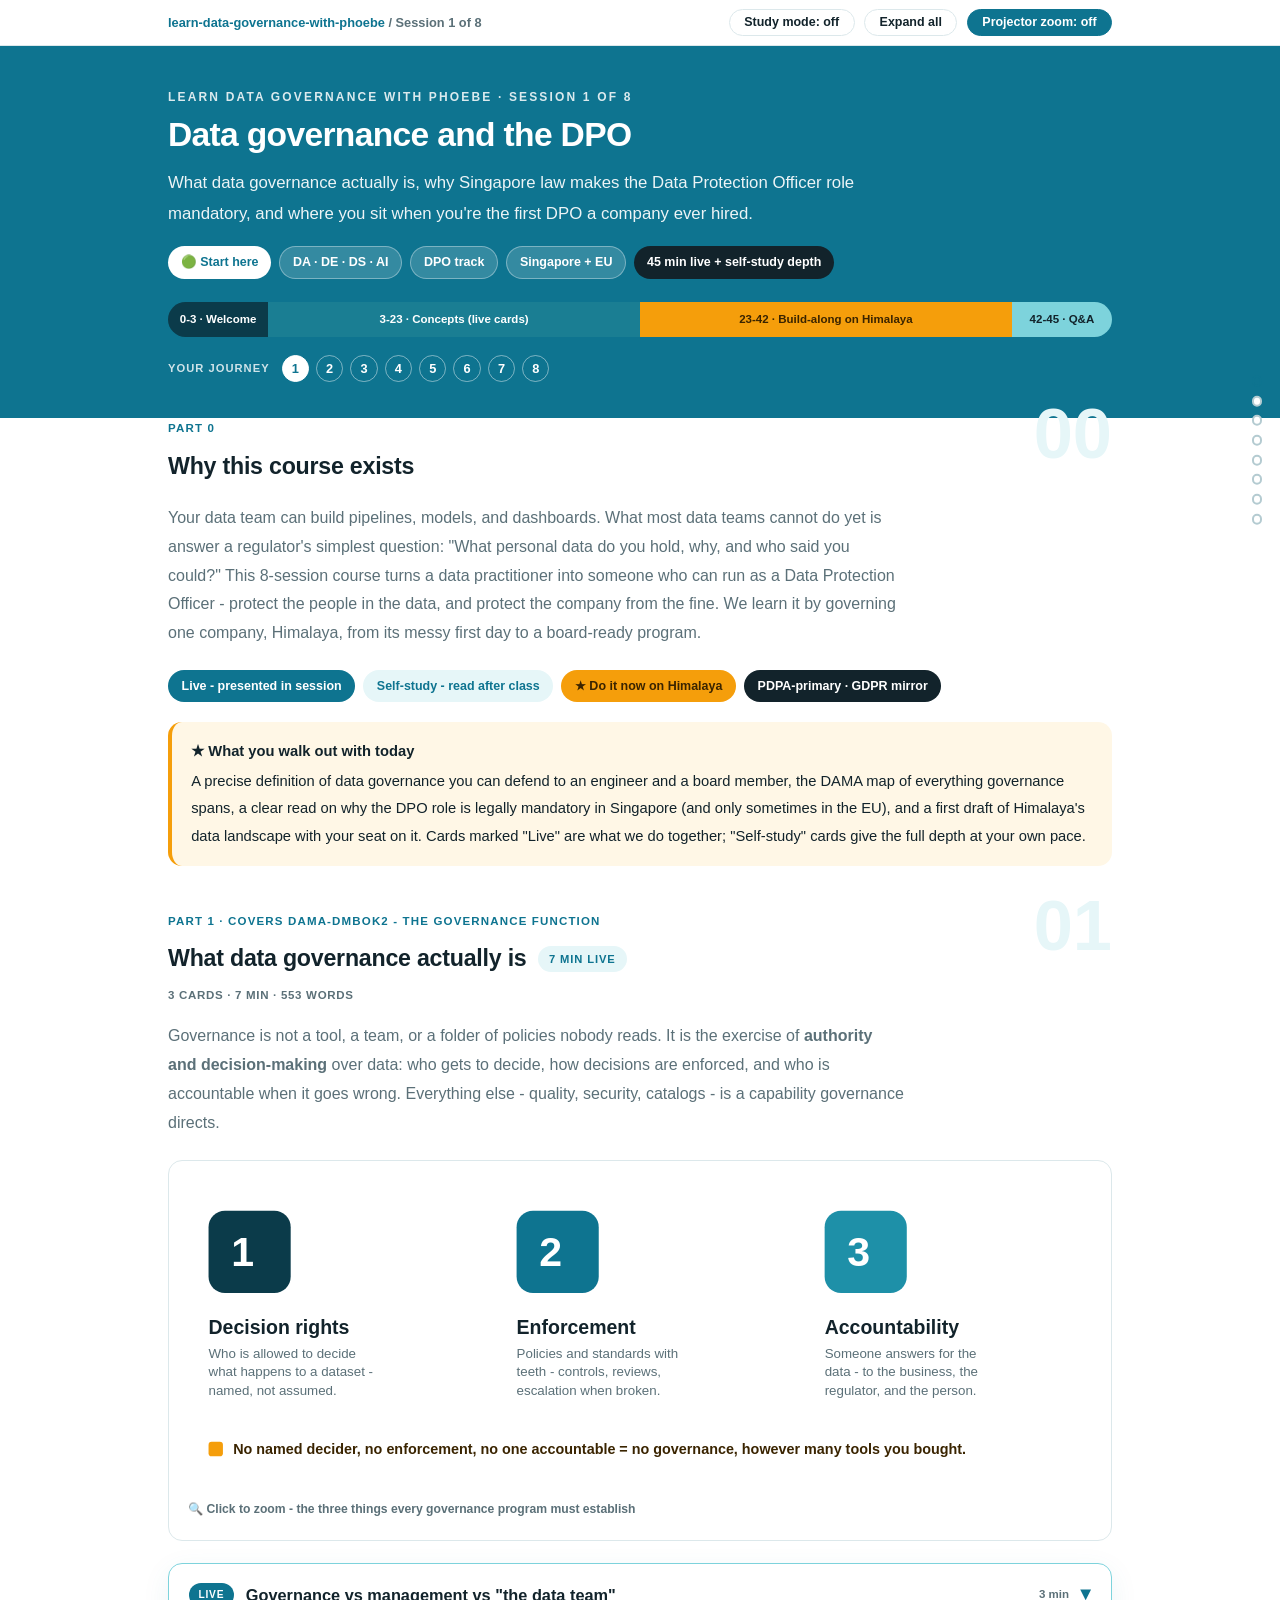
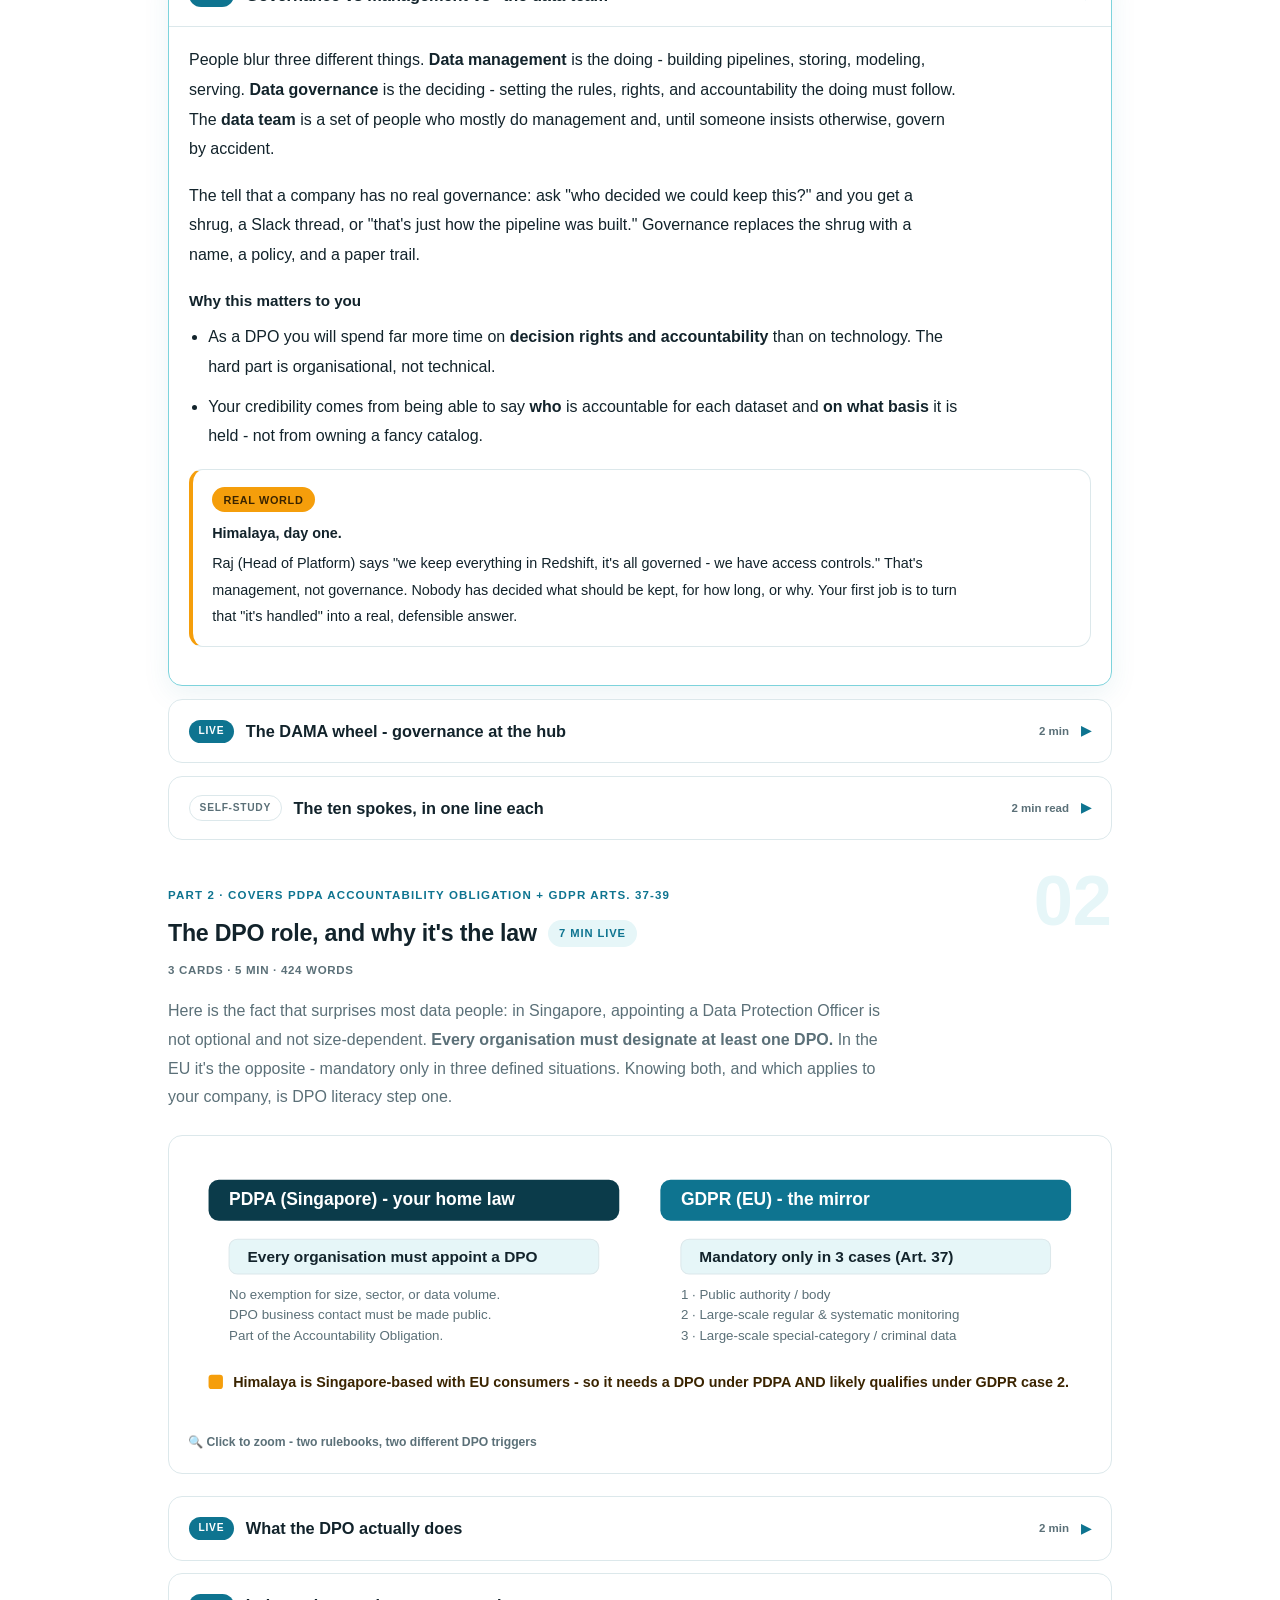
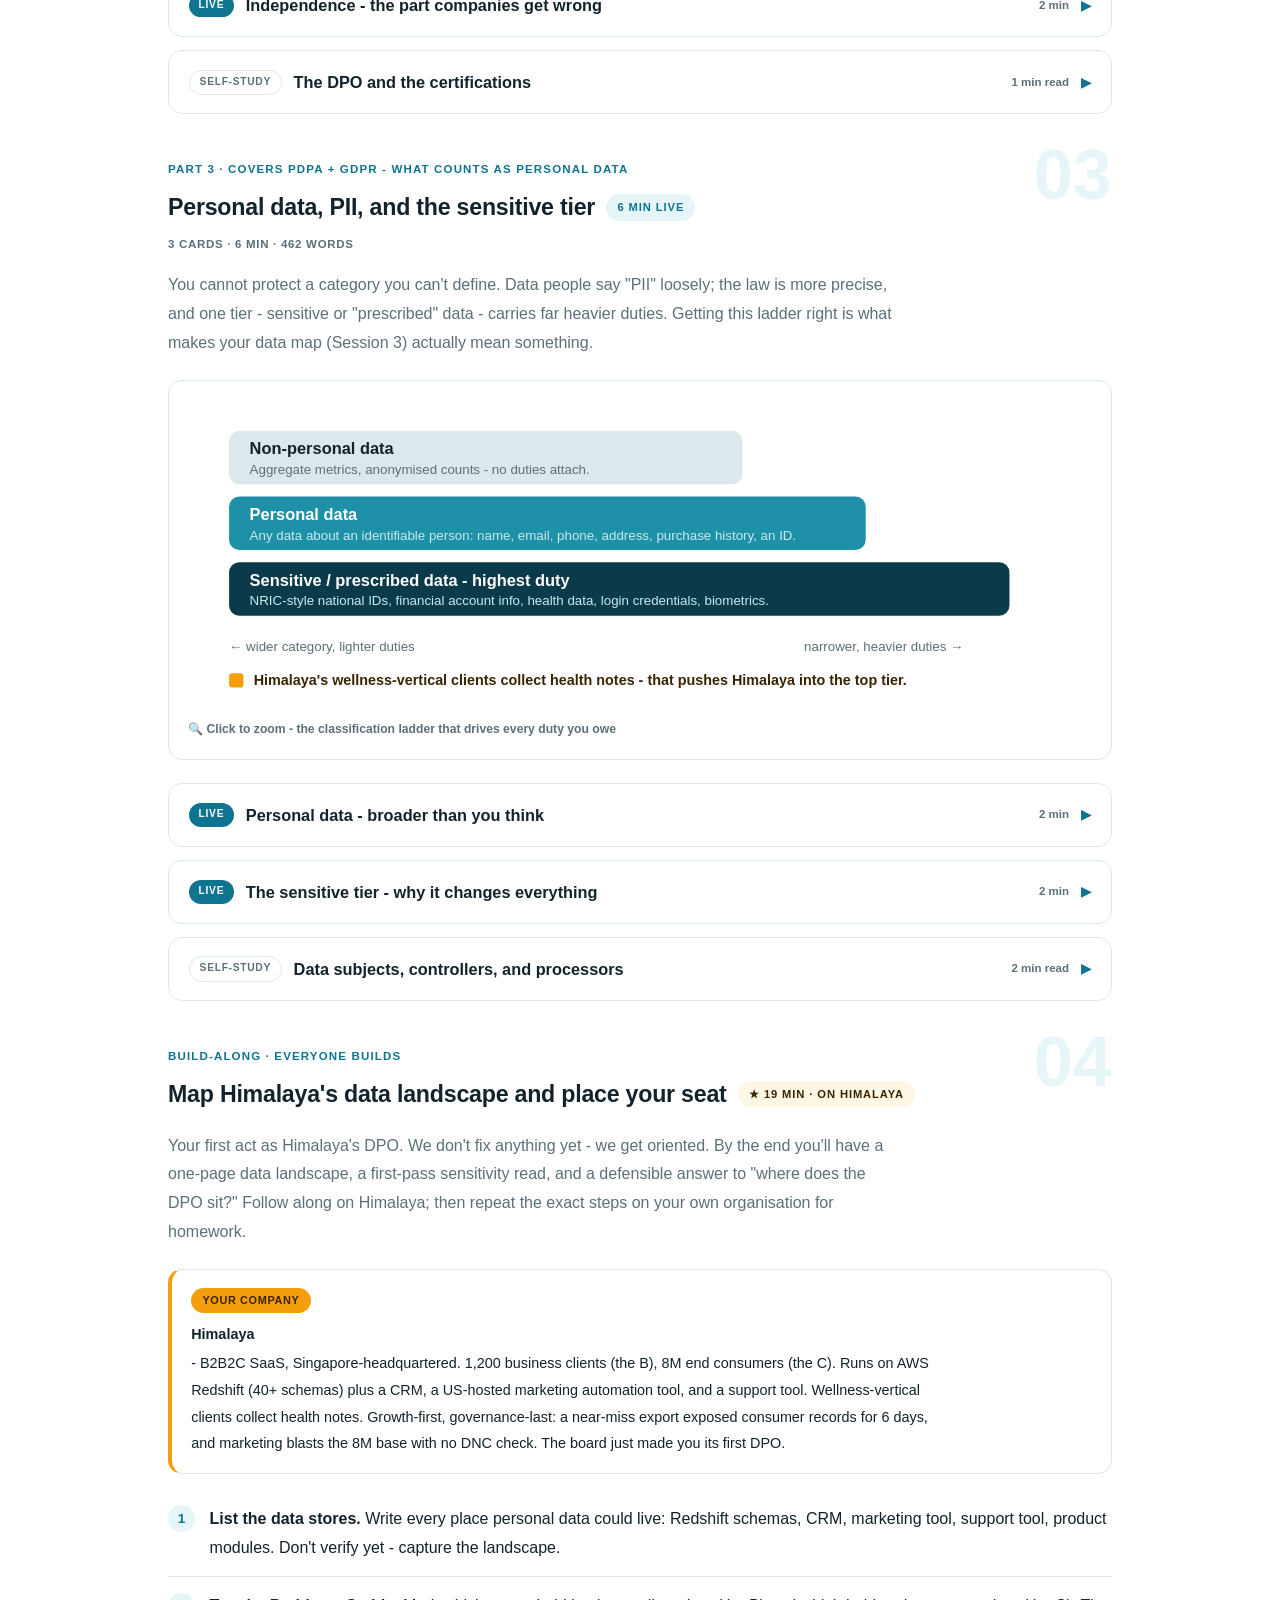
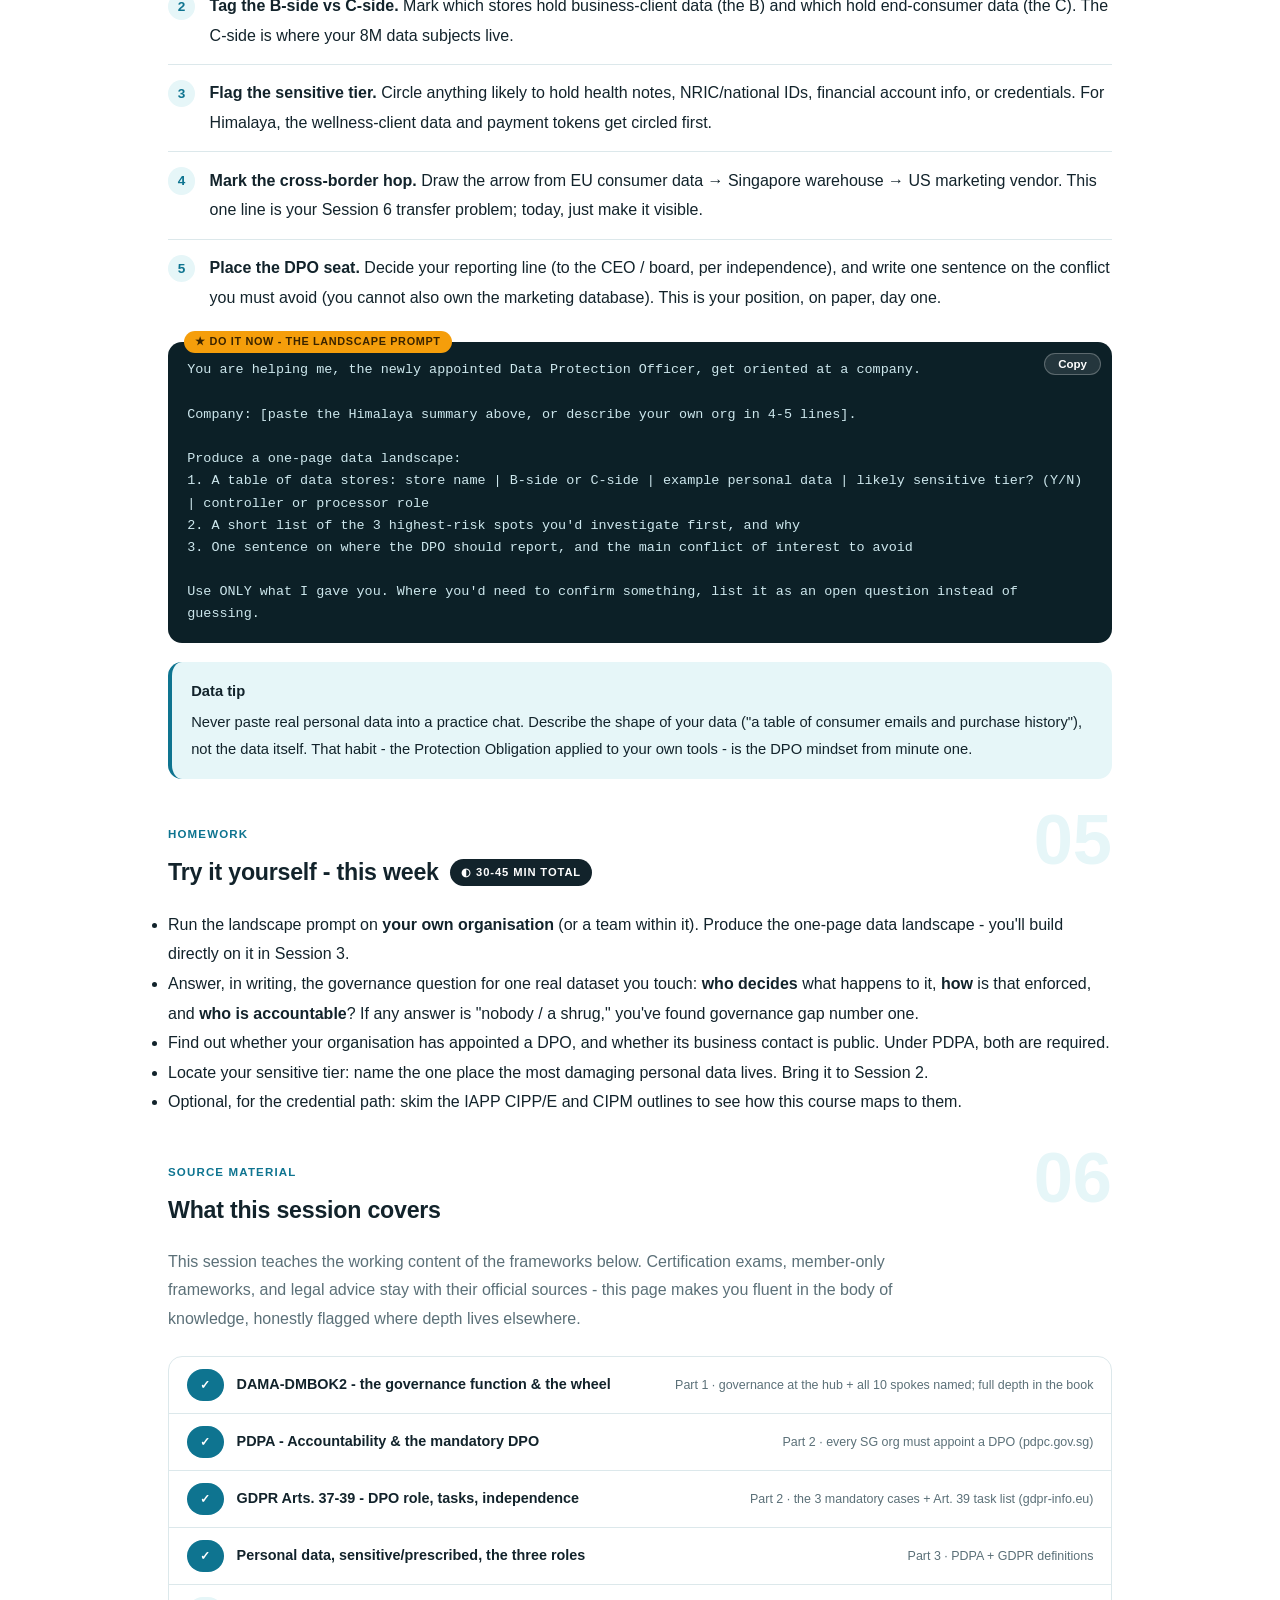
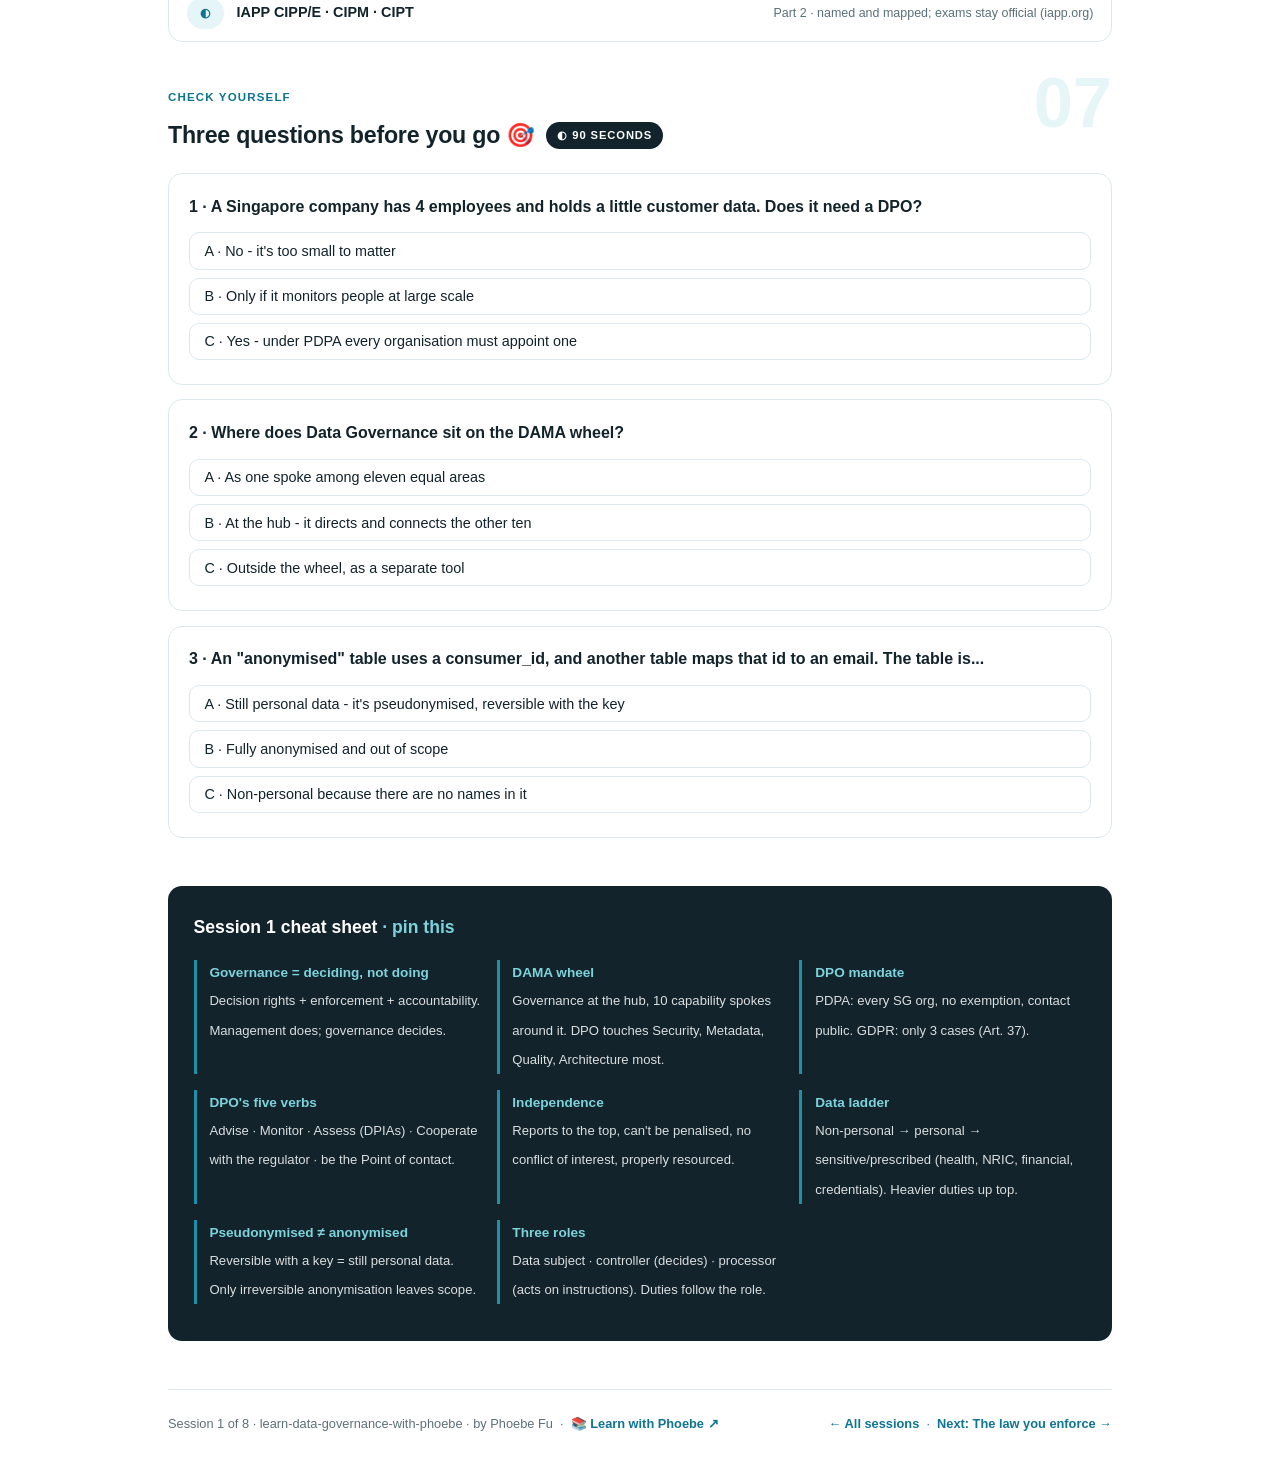
==== commit ef0a9345: "Fix agenda band contrast, which was unreadable estate-wide The .agenda block hardcodes color:#fff on" ====
--- a/courses/01-foundations.html
+++ b/courses/01-foundations.html
@@ -3,8 +3,23 @@
 <head>
 <meta charset="UTF-8">
 <meta name="viewport" content="width=device-width, initial-scale=1.0">
+<!-- social:start -->
+<meta name="description" content="Your data team can build pipelines, models, and dashboards. What most data teams cannot do yet is answer a regulator&#x27;s simplest question: &quot;What personal data do you hold, why, and who said...">
+<meta property="og:type" content="article">
+<meta property="og:site_name" content="Learn with Phoebe">
+<meta property="og:title" content="Data governance and the DPO - learn data governance with phoebe">
+<meta property="og:description" content="Your data team can build pipelines, models, and dashboards. What most data teams cannot do yet is answer a regulator&#x27;s simplest question: &quot;What personal data do you hold, why, and who said...">
+<meta property="og:url" content="https://phoebefu6.github.io/learn-data-governance-with-phoebe/courses/01-foundations.html">
+<meta property="og:image" content="https://phoebefu6.github.io/learn-data-governance-with-phoebe/assets/og-cover.png">
+<meta property="og:image:width" content="1200">
+<meta property="og:image:height" content="630">
+<meta name="twitter:card" content="summary_large_image">
+<meta name="twitter:title" content="Data governance and the DPO - learn data governance with phoebe">
+<meta name="twitter:description" content="Your data team can build pipelines, models, and dashboards. What most data teams cannot do yet is answer a regulator&#x27;s simplest question: &quot;What personal data do you hold, why, and who said...">
+<meta name="twitter:image" content="https://phoebefu6.github.io/learn-data-governance-with-phoebe/assets/og-cover.png">
+<!-- social:end -->
 <title>Session 1 · Data governance and the DPO - learn data governance with phoebe</title>
-<link rel="stylesheet" href="../assets/style.css?v=16">
+<link rel="stylesheet" href="../assets/style.css?v=18">
 </head>
 <body>
 
@@ -490,6 +505,6 @@
 
 </main>
 
-<script src="../assets/app.js?v=16"></script>
+<script src="../assets/app.js?v=17"></script>
 </body>
 </html>
--- a/assets/style.css
+++ b/assets/style.css
@@ -87,9 +87,9 @@
 }
 .agenda span { padding: .45rem .3rem; white-space: nowrap; overflow: hidden; text-overflow: ellipsis; }
 .agenda .a1 { background: var(--indigo-deep); }
-.agenda .a2 { background: var(--indigo-mid); }
+.agenda .a2 { background: #1A7E93; color: #fff; }
 .agenda .a3 { background: var(--amber); color: var(--amber-ink); }
-.agenda .a4 { background: var(--indigo-soft); }
+.agenda .a4 { background: var(--indigo-soft); color: var(--ink); }
 
 /* ---------- toolbar ---------- */
 .toolbar {
@@ -734,7 +734,8 @@
   /* long inline code tokens and nowrap chips are the two things that still
      forced the page sideways below 640px: let them break rather than push
      the layout. Inside the media query only - desktop is untouched. */
-  :not(pre) > code, .prompt-box span, code span { overflow-wrap: anywhere; word-break: break-word; }
+  :not(pre) > code, .prompt-box span, code span,
+  p span, li span, td span { overflow-wrap: anywhere; word-break: break-word; }
   .chip, .syn-chip, .pill, .mode, .tag { white-space: normal; max-width: 100%; }
 
   /* the agenda bar truncated its own labels into nonsense - stack it */
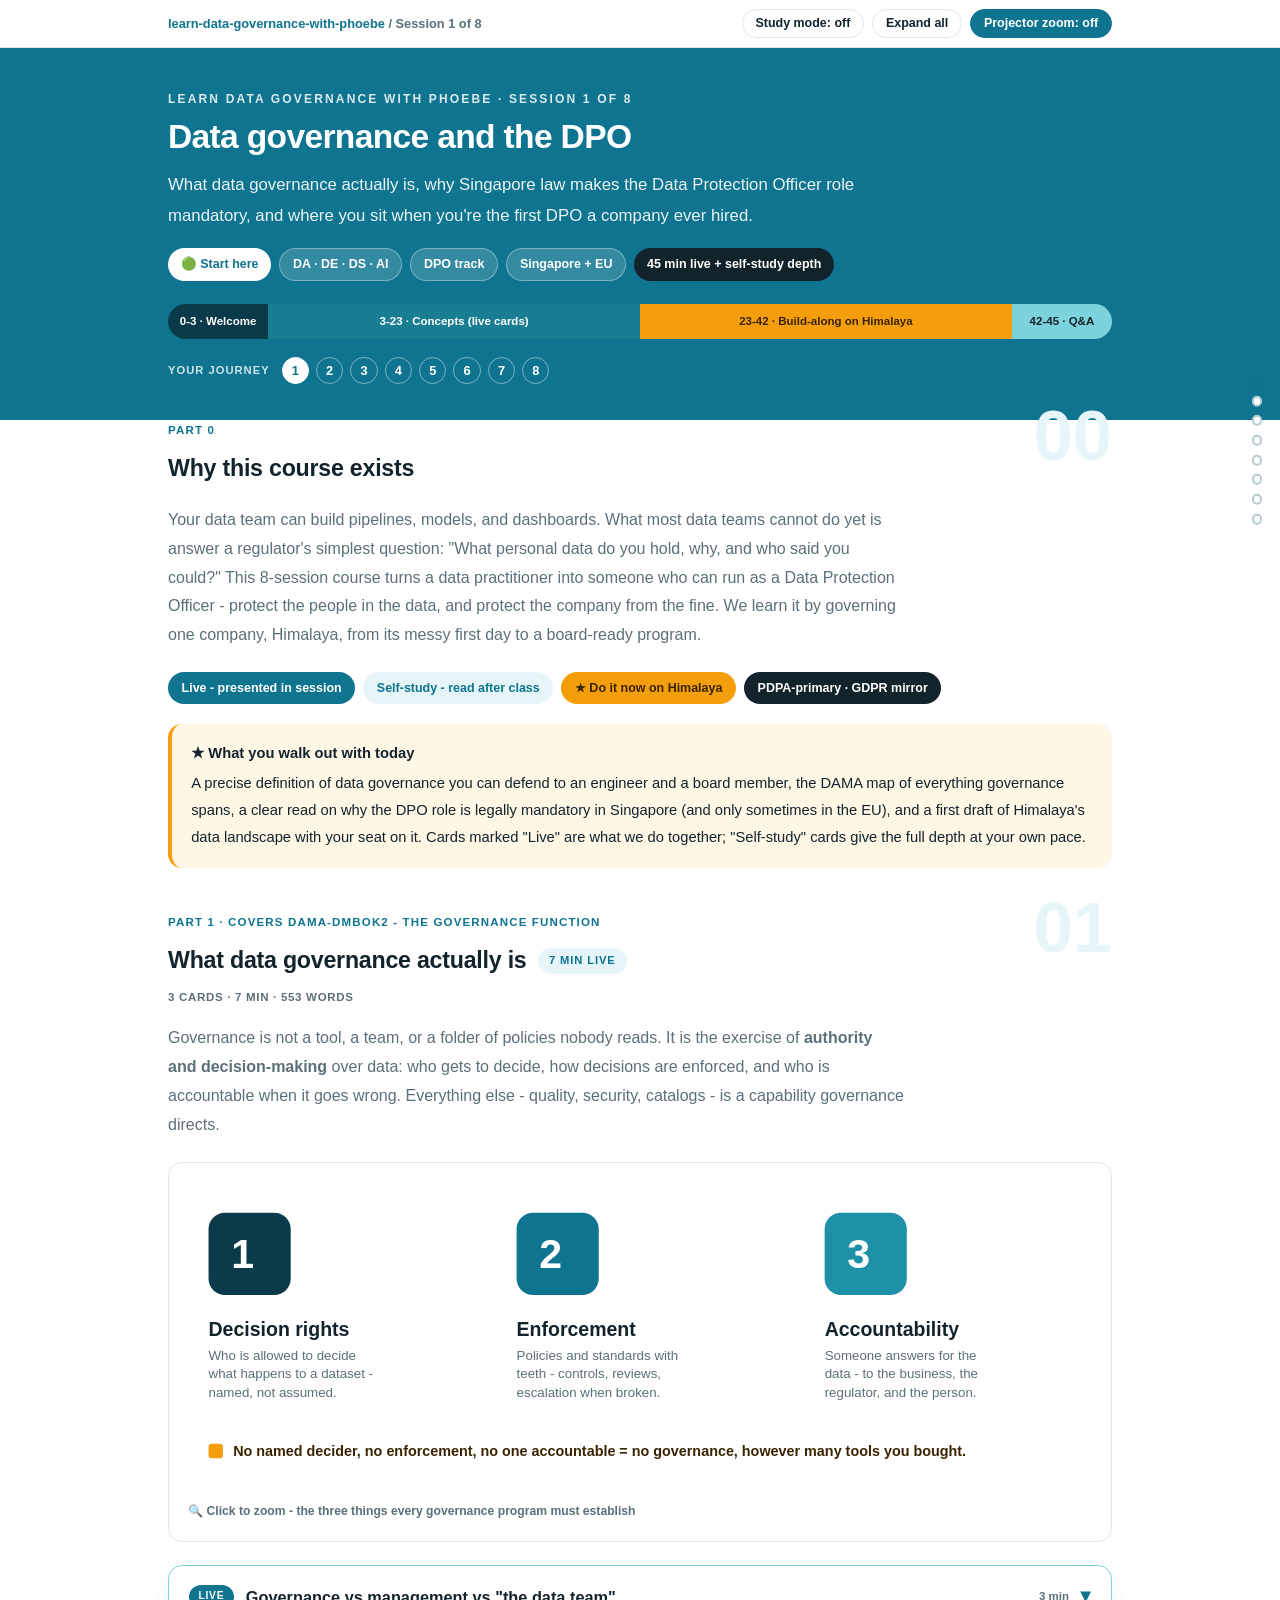
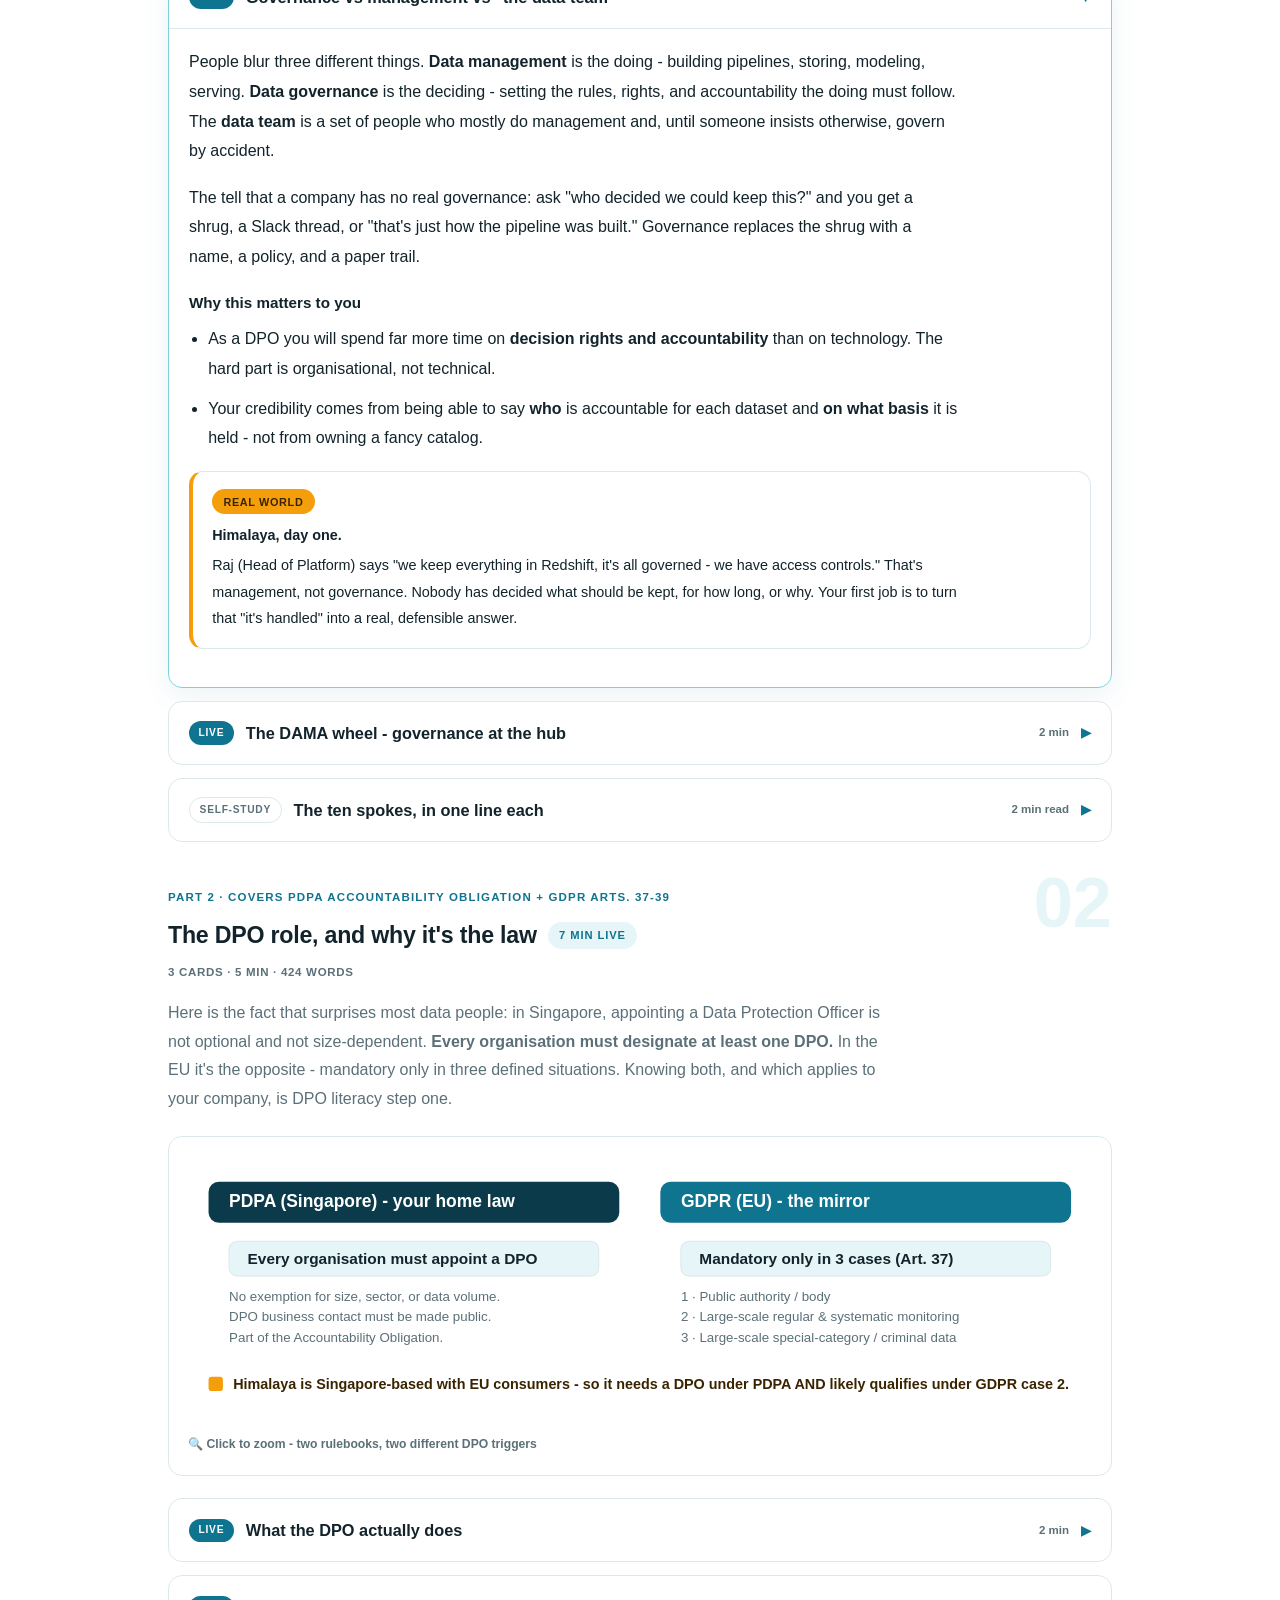
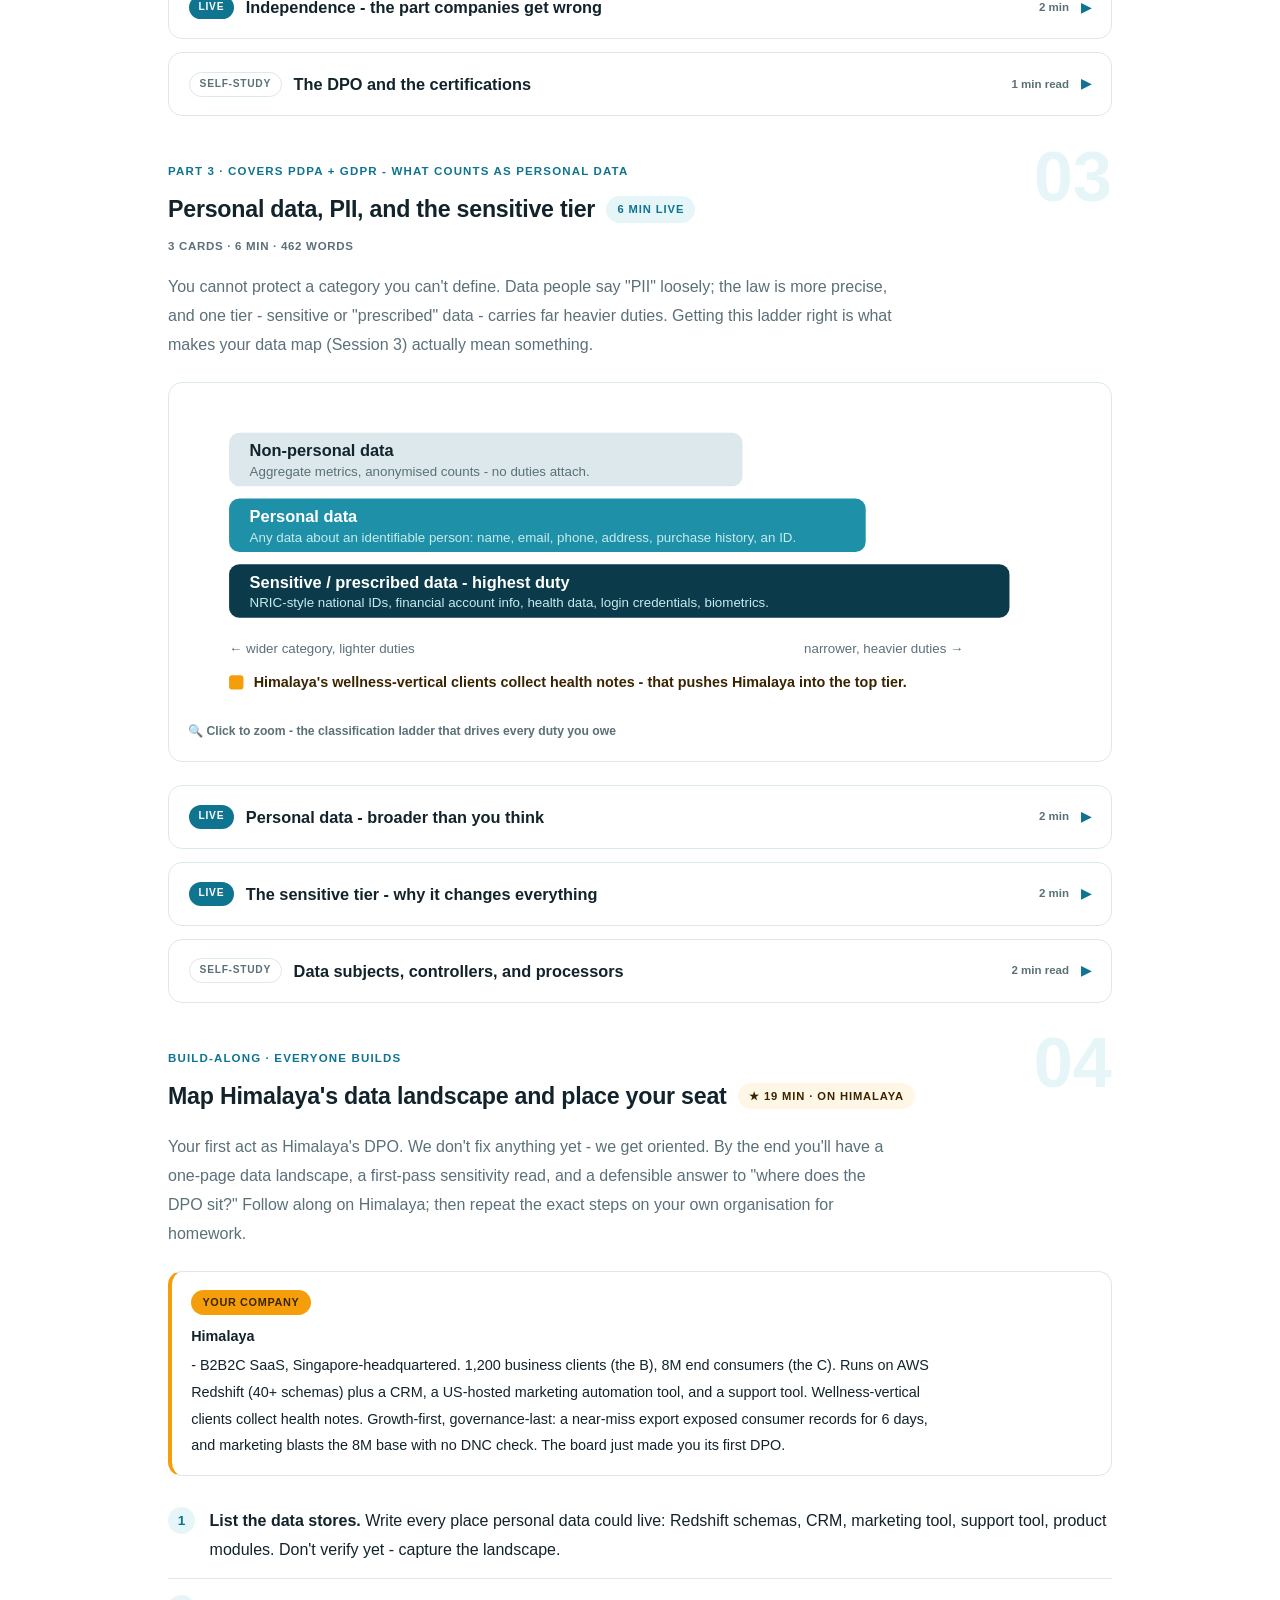
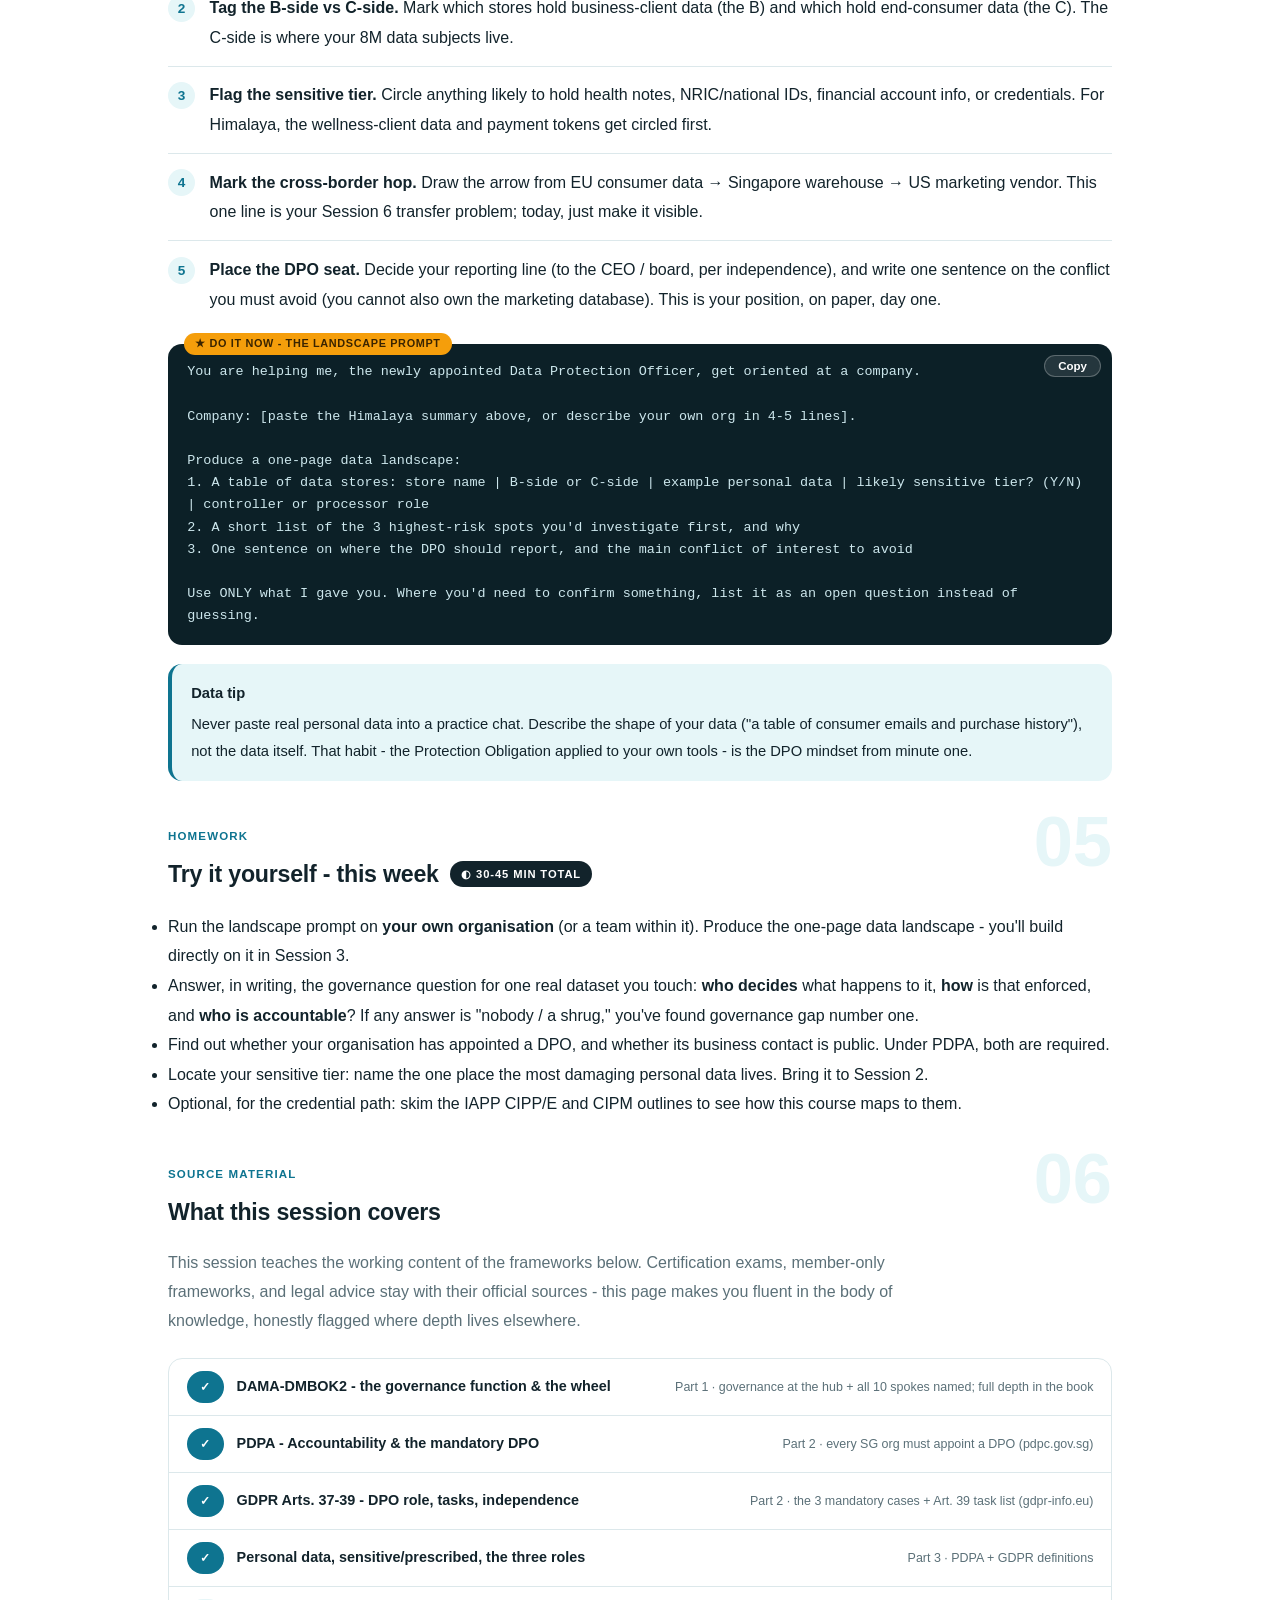
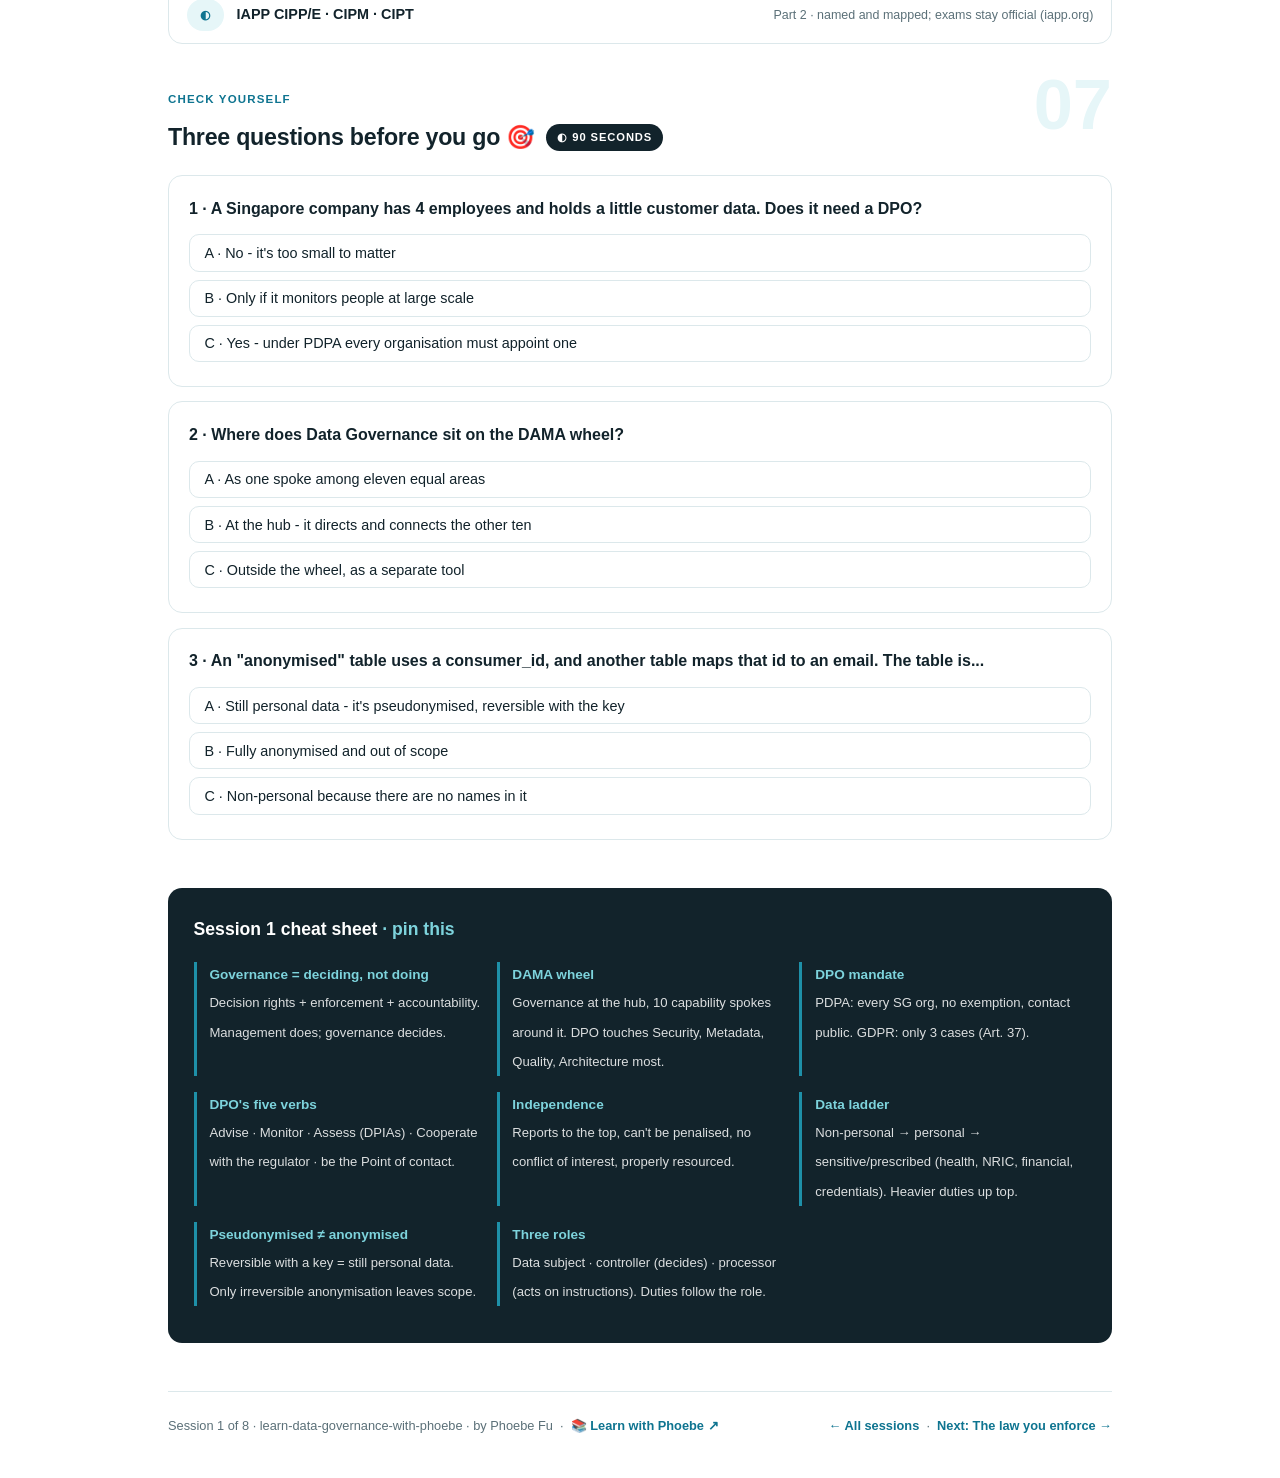
==== commit 5b0f23da: "Layout: code boxes stack under step text; toolbar is one row Shared-template defect, live estate-wid" ====
--- a/courses/01-foundations.html
+++ b/courses/01-foundations.html
@@ -19,7 +19,7 @@
 <meta name="twitter:image" content="https://phoebefu6.github.io/learn-data-governance-with-phoebe/assets/og-cover.png">
 <!-- social:end -->
 <title>Session 1 · Data governance and the DPO - learn data governance with phoebe</title>
-<link rel="stylesheet" href="../assets/style.css?v=18">
+<link rel="stylesheet" href="../assets/style.css?v=20">
 </head>
 <body>
 
--- a/assets/style.css
+++ b/assets/style.css
@@ -101,8 +101,9 @@
   border-bottom: 1px solid var(--hairline);
   padding: .55rem 0;
 }
-.toolbar .wrap { display: flex; align-items: center; gap: .6rem; }
-.toolbar .crumb { font-size: .8rem; color: var(--muted); font-weight: 600; margin-right: auto; }
+.toolbar .wrap { display: flex; align-items: center; gap: .5rem; flex-wrap: nowrap; }
+.toolbar .crumb { font-size: .8rem; color: var(--muted); font-weight: 600; margin-right: auto; min-width: 0; white-space: nowrap; overflow: hidden; text-overflow: ellipsis; }
+.toolbar .btn { white-space: nowrap; flex: none; padding: .38rem .8rem; font-size: .78rem; line-height: 1.2; }
 .toolbar .crumb a { color: var(--indigo); text-decoration: none; }
 .btn {
   border: 1px solid var(--hairline);
@@ -302,11 +303,15 @@
 /* ---------- demo steps ---------- */
 .steps { counter-reset: step; margin: .6rem 0 1rem; }
 .step {
-  display: flex;
-  gap: .9rem;
+  display: grid;
+  grid-template-columns: max-content minmax(0, 1fr);
+  column-gap: .9rem;
+  row-gap: .2rem;
   padding: .85rem 0;
   border-bottom: .5px solid var(--hairline);
 }
+.step > * { grid-column: 2; min-width: 0; }
+.step > .prompt-box { margin: .8rem 0 .4rem; }
 .step:last-child { border-bottom: none; }
 .step::before {
   counter-increment: step;
@@ -727,7 +732,10 @@
   /* 44px tap targets */
   details.card summary { min-height: 44px; }
   .qopt { min-height: 44px; display: flex; align-items: center; padding: .7rem .9rem; }
-  .toolbar .btn, .pagefoot a { min-height: 44px; display: inline-flex; align-items: center; }
+  .toolbar .btn, .pagefoot a { min-height: 44px; display: inline-flex; align-items: center; justify-content: center; }
+  .toolbar .crumb, .toolbar #zoom-toggle { display: none; }
+  .toolbar .btn { flex: 1 1 0; padding: .3rem .4rem; font-size: .72rem; }
+  table.clean { display: block; overflow-x: auto; -webkit-overflow-scrolling: touch; }
 }
 
 @media (max-width: 640px) {
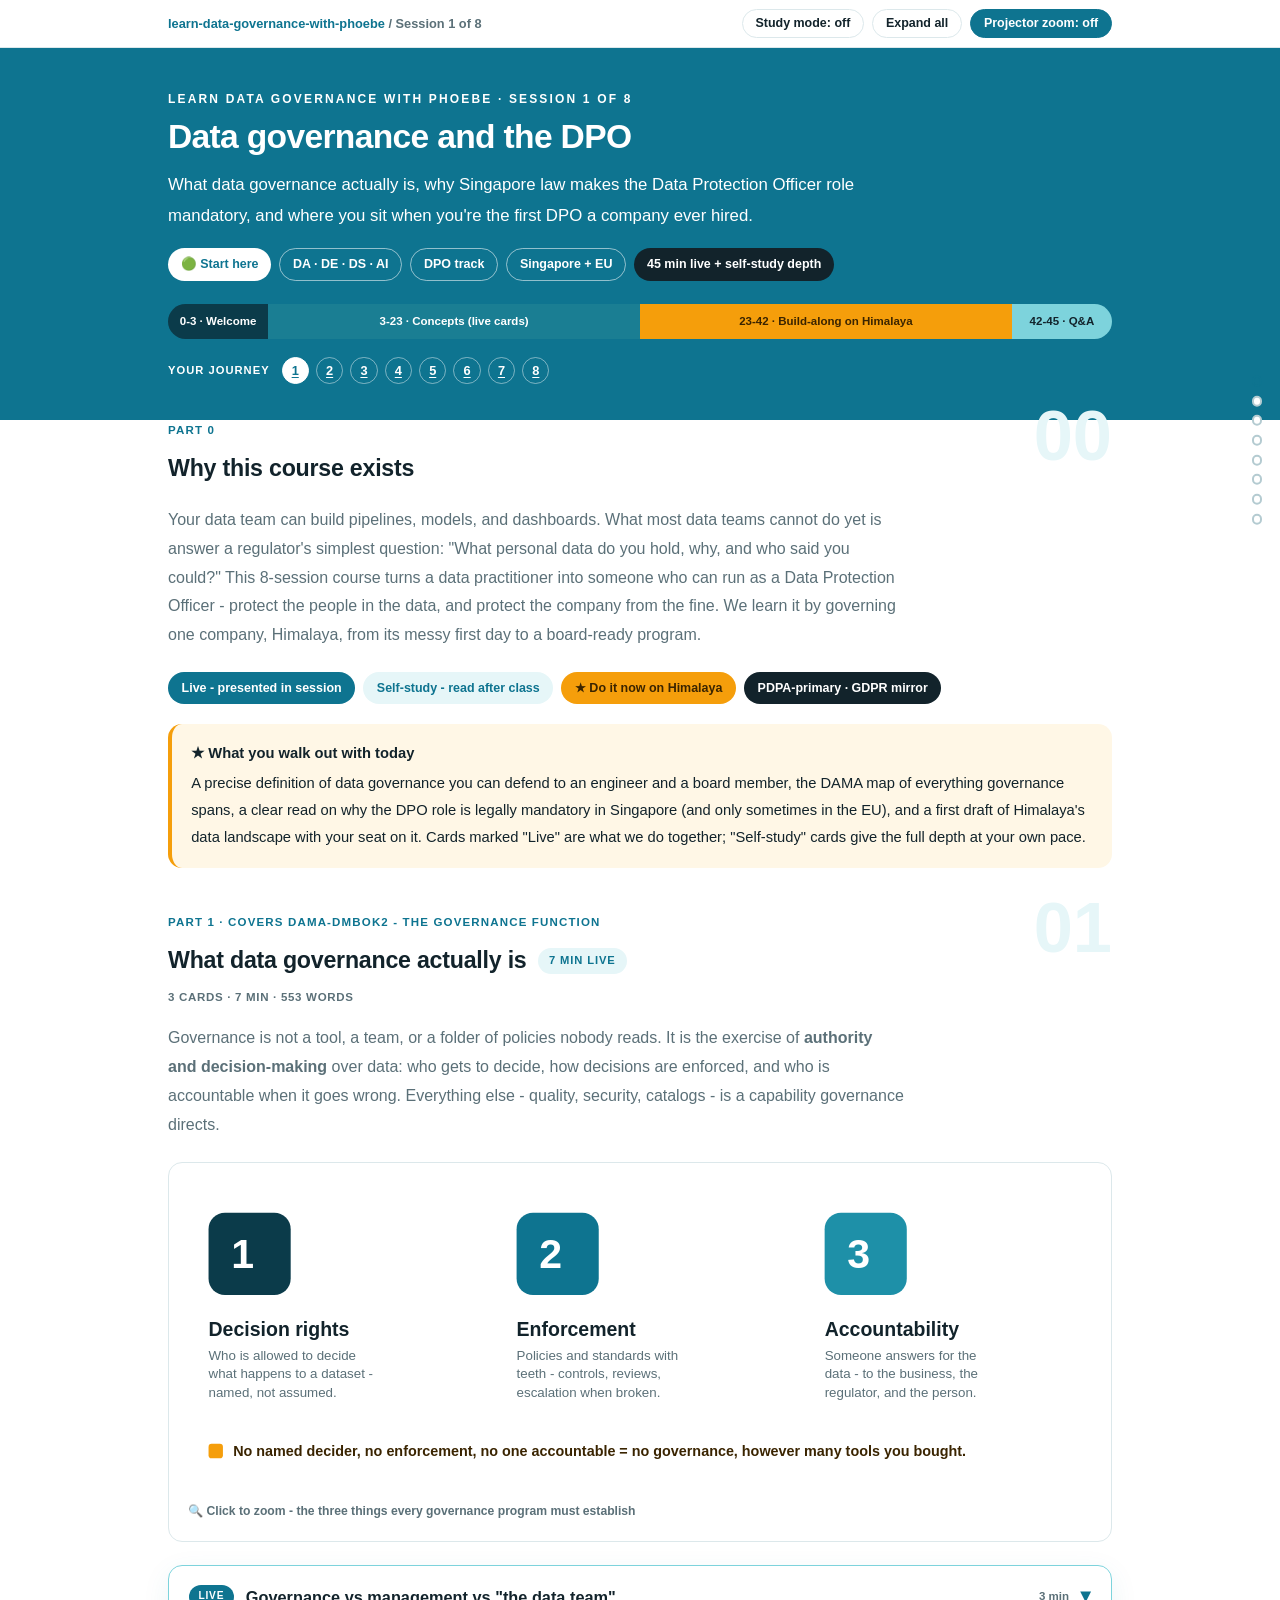
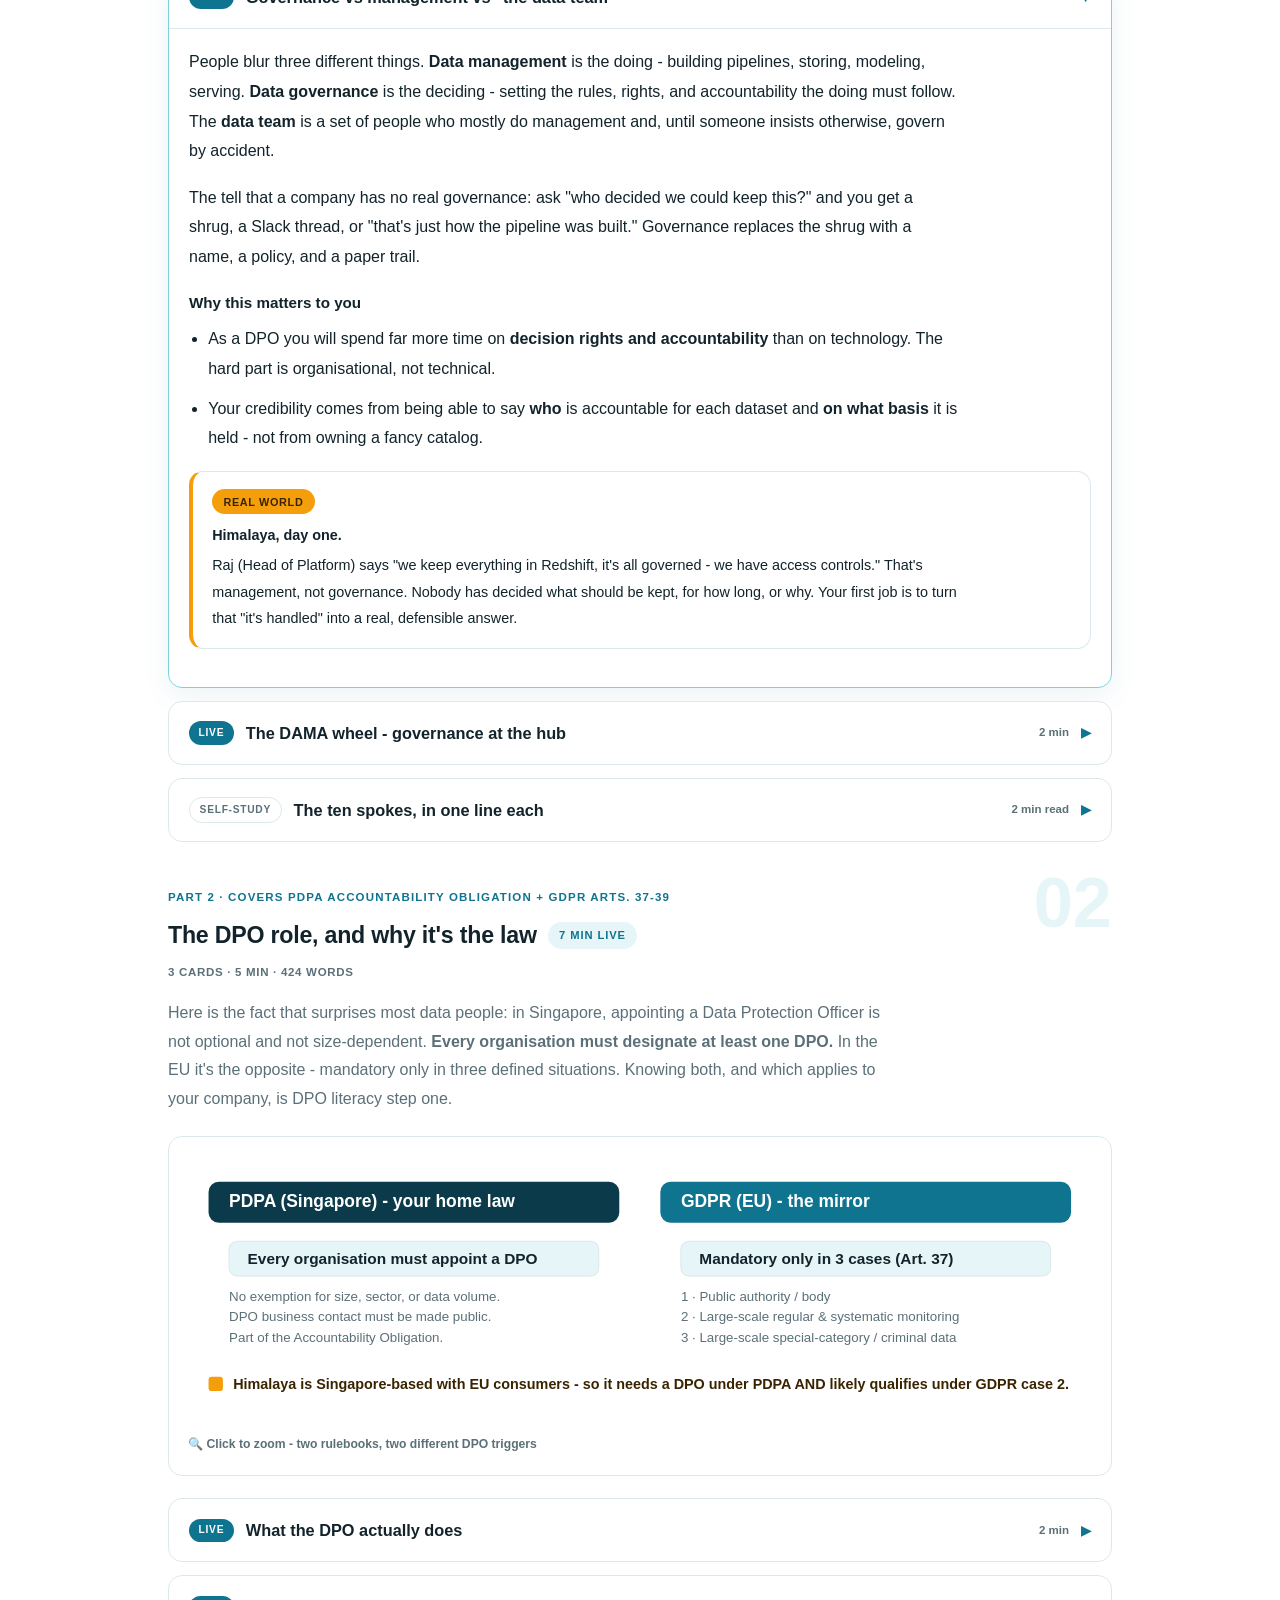
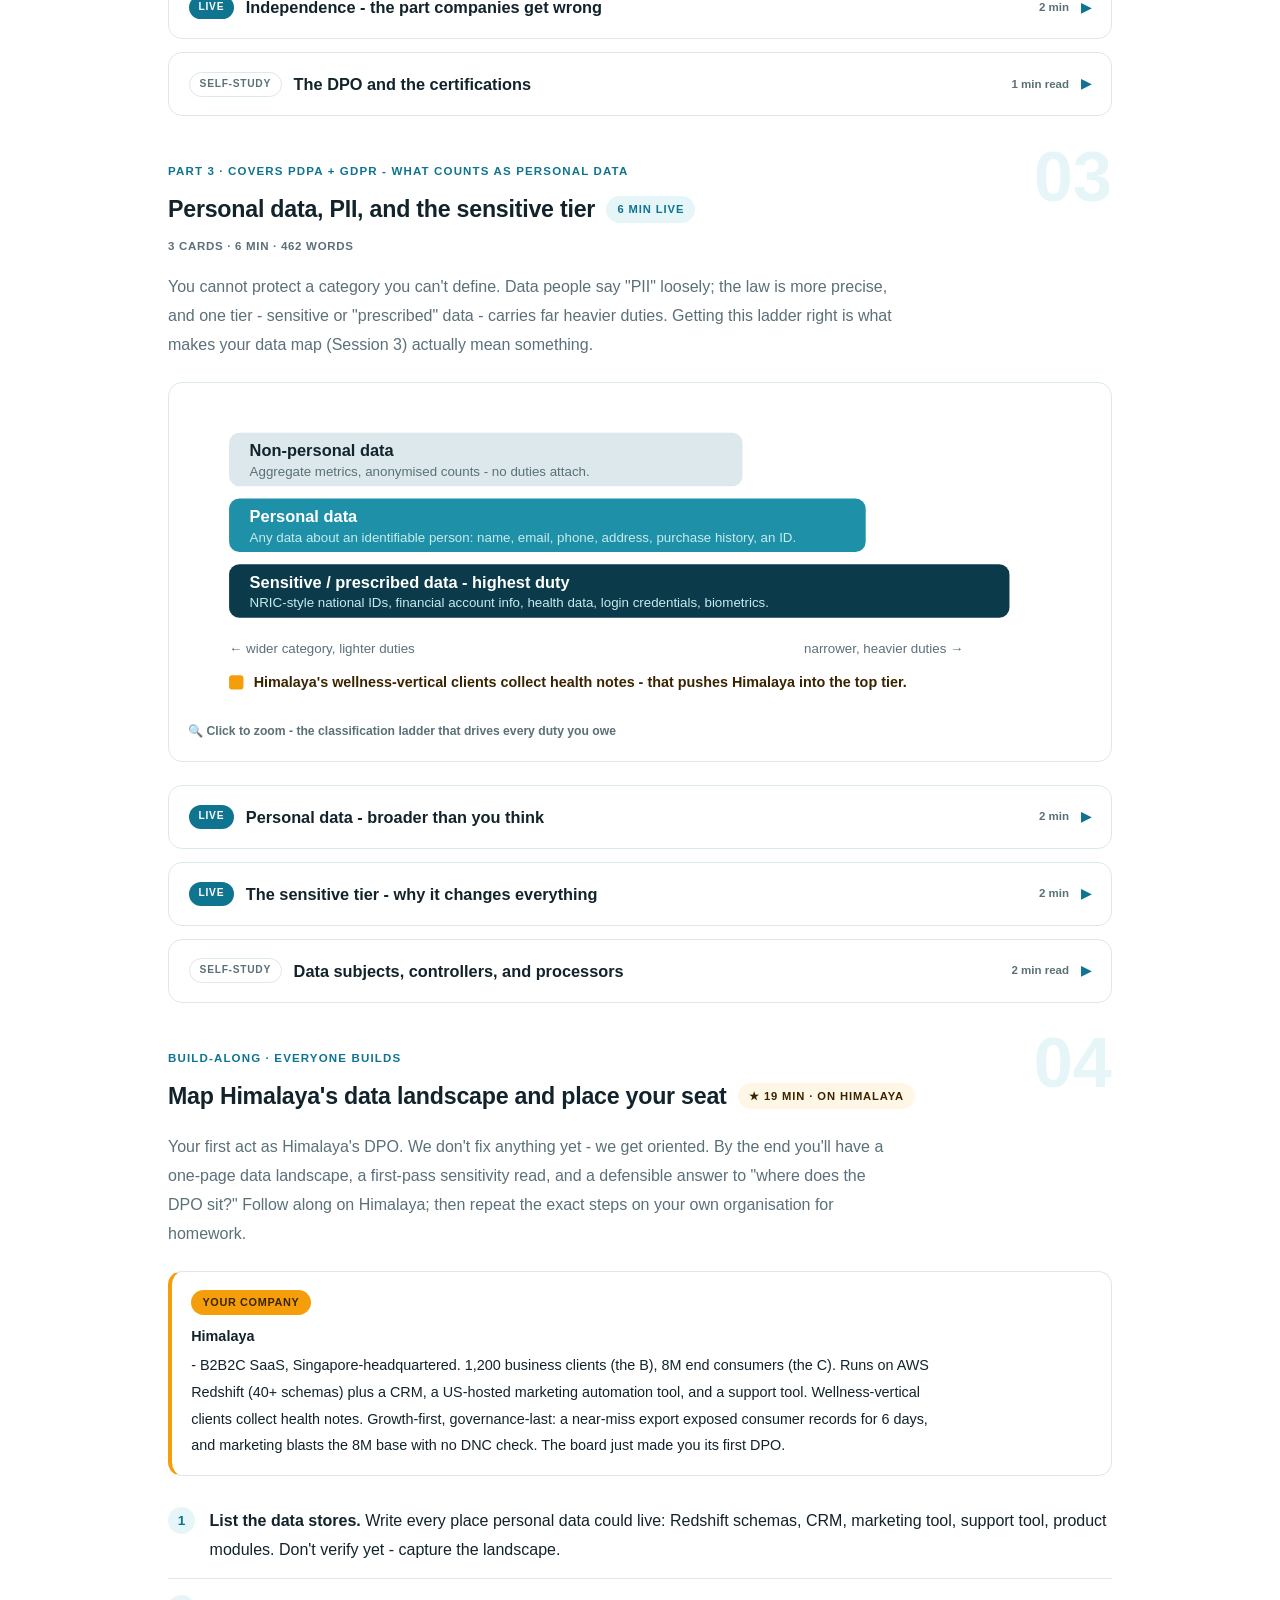
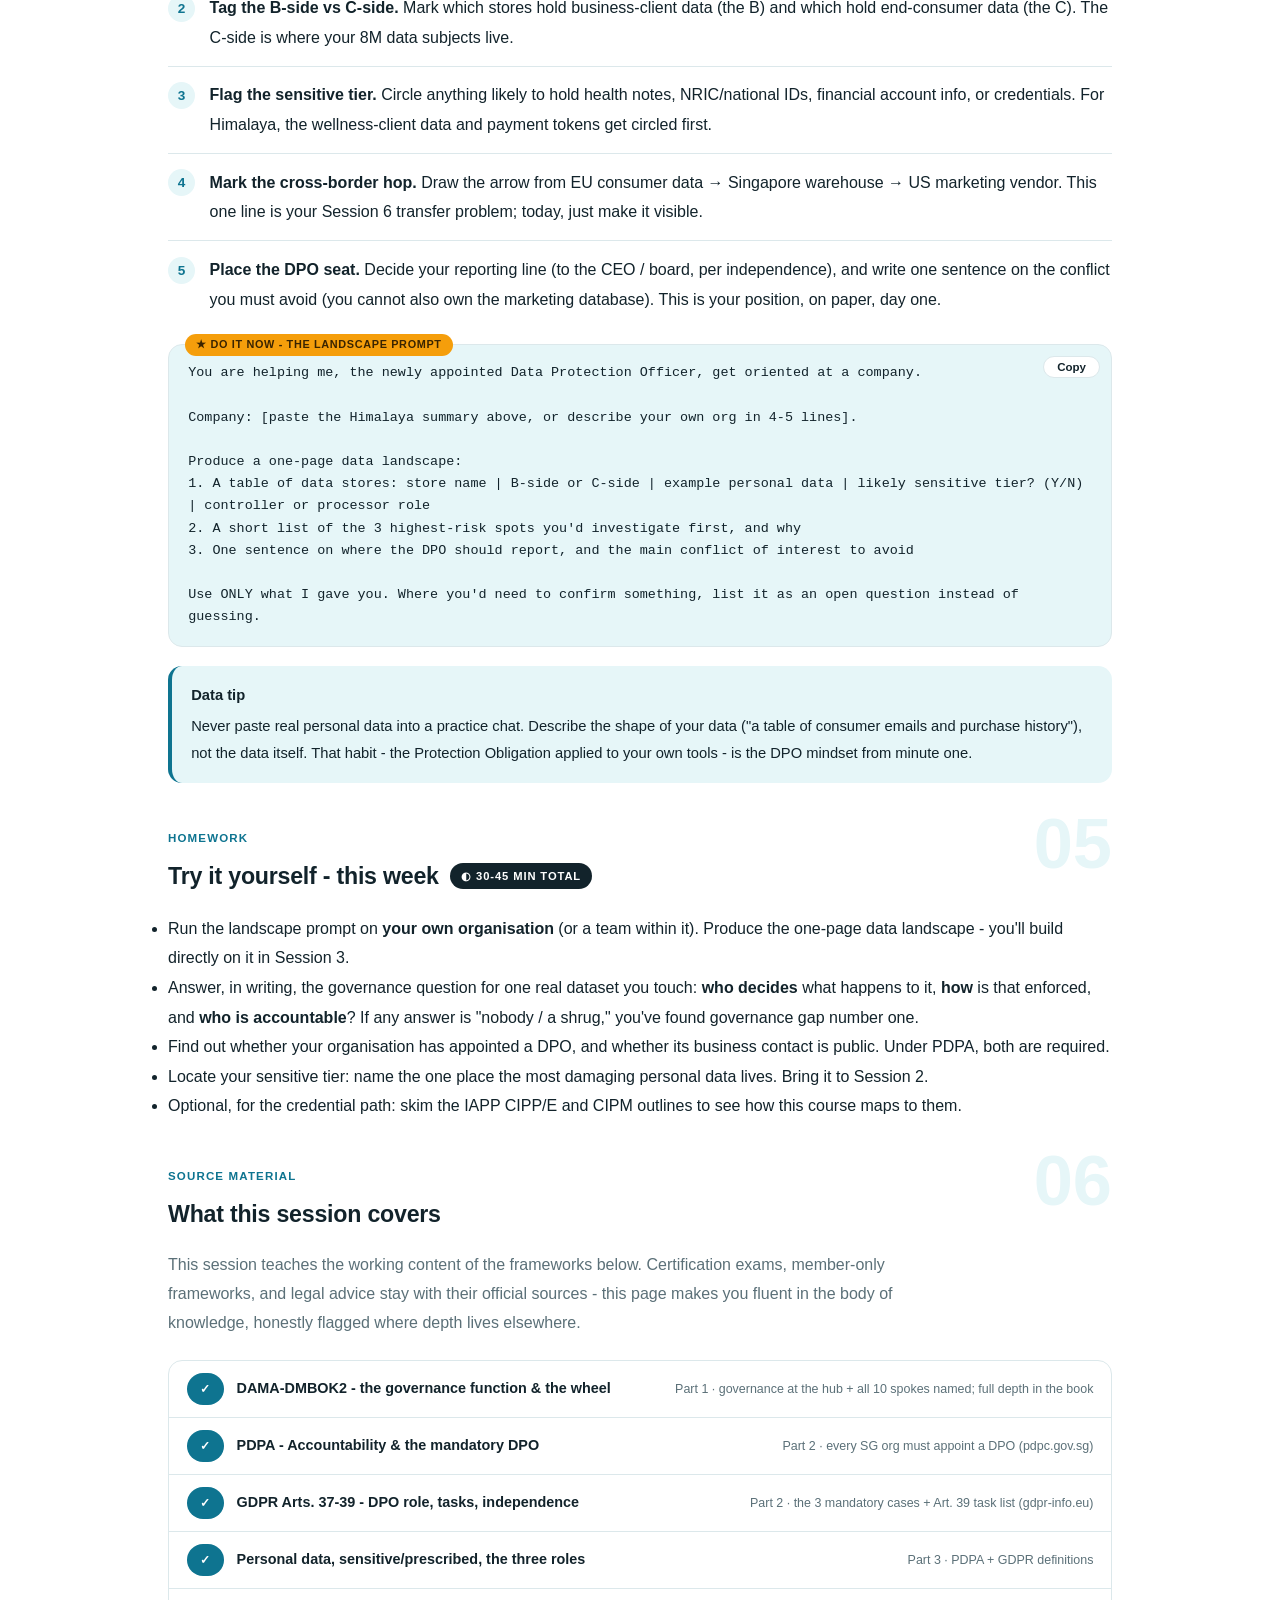
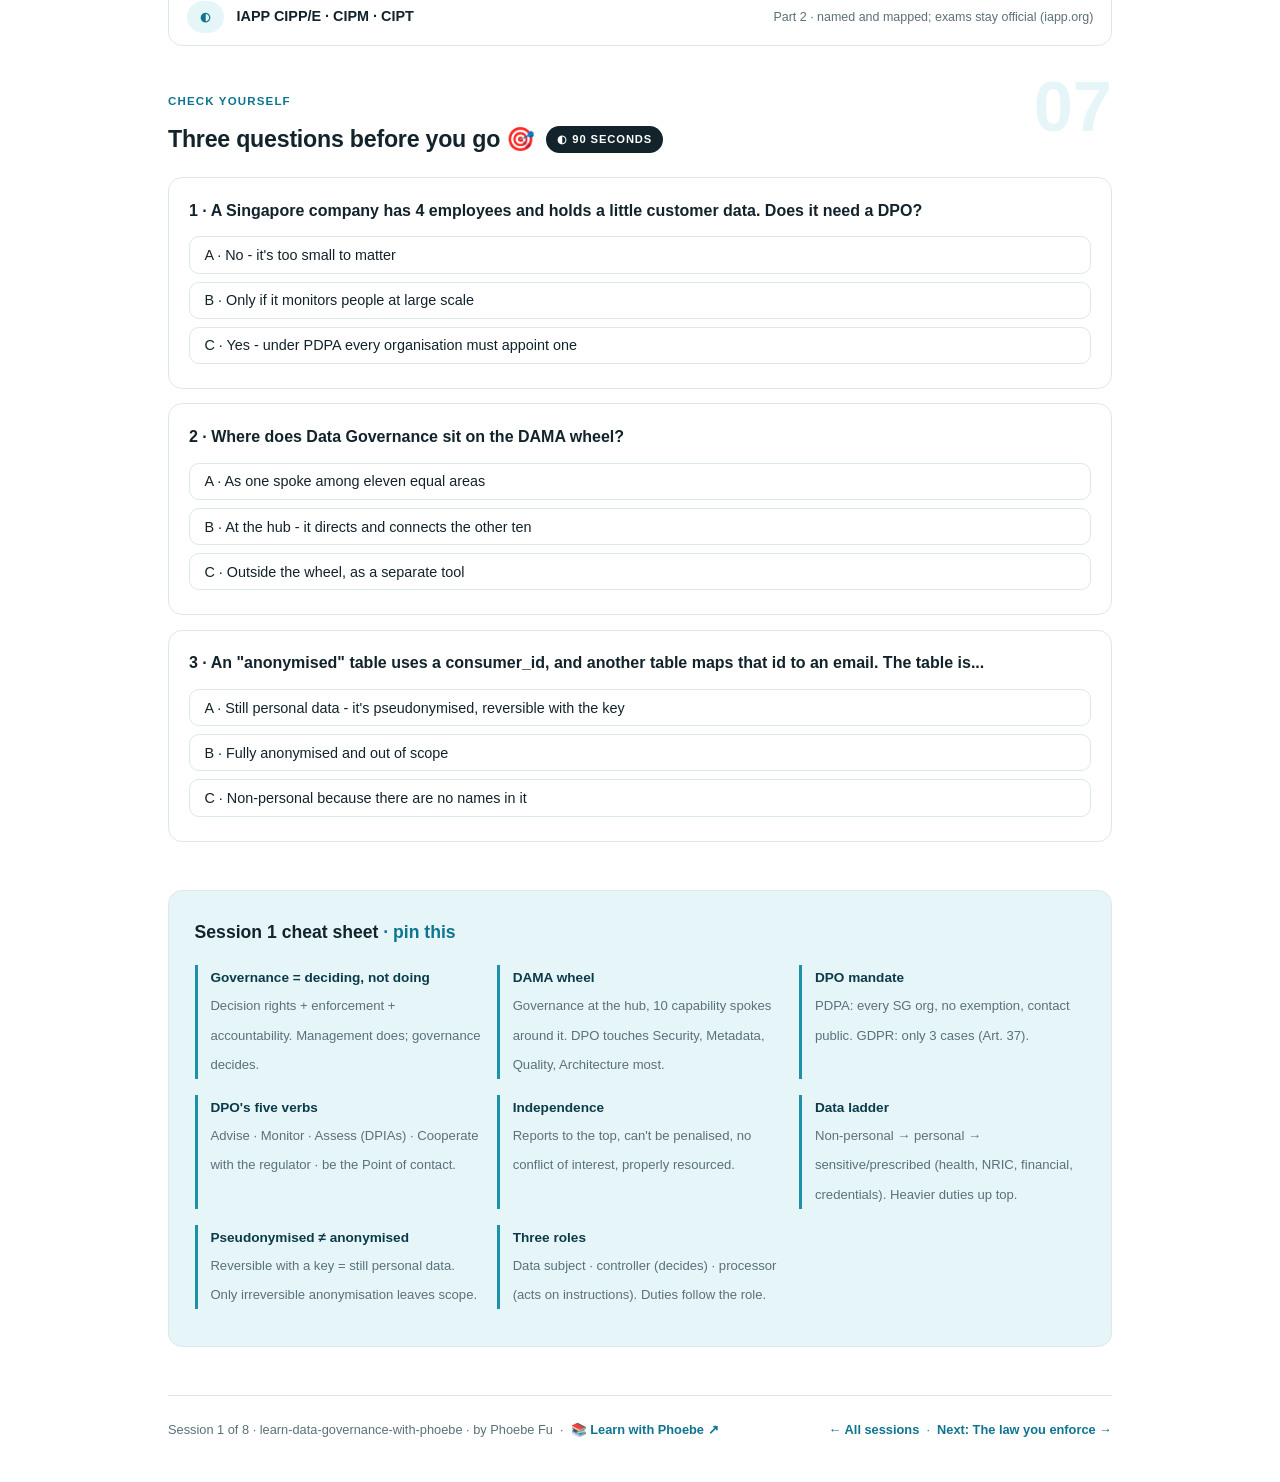
==== commit 09f7e81b: "Light surfaces everywhere: lightbox, cheat panel, code boxes; contrast and phone-width fixes Every d" ====
--- a/courses/01-foundations.html
+++ b/courses/01-foundations.html
@@ -19,7 +19,7 @@
 <meta name="twitter:image" content="https://phoebefu6.github.io/learn-data-governance-with-phoebe/assets/og-cover.png">
 <!-- social:end -->
 <title>Session 1 · Data governance and the DPO - learn data governance with phoebe</title>
-<link rel="stylesheet" href="../assets/style.css?v=20">
+<link rel="stylesheet" href="../assets/style.css?v=36">
 </head>
 <body>
 
@@ -505,6 +505,6 @@
 
 </main>
 
-<script src="../assets/app.js?v=17"></script>
+<script src="../assets/app.js?v=36"></script>
 </body>
 </html>
--- a/assets/style.css
+++ b/assets/style.css
@@ -15,8 +15,8 @@
   --amber-ink: #3A2400;
   --amber-50: #FFF7E6;
   --paper: #FFFFFF;
-  --code-bg: #0C2027;
-  --code-ink: #CDE7ED;
+  --code-bg: #E6F6F8;
+  --code-ink: #12232B;
   --radius: 14px;
 }
 
@@ -46,7 +46,7 @@
   font-size: .75rem;
   letter-spacing: .18em;
   text-transform: uppercase;
-  opacity: .85;
+  opacity: 1;
   font-weight: 600;
 }
 .masthead h1 {
@@ -57,7 +57,7 @@
   letter-spacing: -.02em;
 }
 .masthead h1 .accent { color: inherit; }
-.masthead .sub { font-size: 1.05rem; opacity: .92; max-width: 44rem; }
+.masthead .sub { font-size: 1.05rem; opacity: 1; max-width: 44rem; }
 
 .chip-row { display: flex; flex-wrap: wrap; gap: .5rem; margin-top: 1.1rem; }
 .chip {
@@ -71,7 +71,7 @@
   white-space: nowrap;
 }
 .chip.level { background: #fff; color: var(--indigo); }
-.chip.audience { background: rgba(255,255,255,.16); color: #fff; border: 1px solid rgba(255,255,255,.35); }
+.chip.audience { background: rgba(255,255,255,.08); color: #fff; border: 1px solid rgba(255,255,255,.35); }
 .chip.time { background: var(--ink); color: #fff; font-variant-numeric: tabular-nums; }
 
 /* ---------- agenda bar ---------- */
@@ -224,7 +224,7 @@
 .pill.light { background: var(--indigo-50); color: var(--indigo); }
 .pill.inkpill { background: var(--ink); color: #fff; }
 .pill.amber, .pill.peach { background: var(--amber); color: var(--amber-ink); }
-.pill.bare { color: var(--faint); }
+.pill.bare { color: var(--muted); }
 
 /* ---------- 4D grid ---------- */
 .grid-2 { display: grid; grid-template-columns: repeat(auto-fit, minmax(15rem, 1fr)); gap: .8rem; margin: .5rem 0 1rem; }
@@ -253,10 +253,11 @@
 table.clean td:first-child { font-weight: 600; }
 
 /* ---------- prompt boxes ---------- */
-.prompt-box {
+.prompt-box{
   position: relative;
-  background: var(--code-bg);
-  color: var(--code-ink);
+  background: #E6F6F8;
+  border: 1px solid #DCE8EB;
+  color: #12232B;
   border-radius: var(--radius);
   padding: 1.1rem 1.2rem;
   margin: 1rem 0 1.2rem;
@@ -266,12 +267,12 @@
   white-space: pre-wrap;
   word-break: break-word;
 }
-.prompt-box .label {
+.prompt-box .label{
   position: absolute;
   top: -0.7rem;
   left: 1rem;
-  background: var(--indigo);
-  color: #fff;
+  background: #0E7490;
+  color: #FFFFFF;
   font-family: "Inter", -apple-system, sans-serif;
   font-size: .68rem;
   font-weight: 700;
@@ -282,13 +283,13 @@
 }
 .prompt-box.bad .label { background: var(--faint); color: var(--ink); }
 .prompt-box.good .label { background: var(--amber); color: var(--amber-ink); }
-.copy-btn {
+.copy-btn{
   position: absolute;
   top: .7rem;
   right: .7rem;
-  background: rgba(255,255,255,.1);
-  border: 1px solid rgba(255,255,255,.25);
-  color: #fff;
+  background: #FFFFFF;
+  border: 1px solid #DCE8EB;
+  color: #12232B;
   border-radius: 999px;
   padding: .25rem .8rem;
   font-size: .72rem;
@@ -297,7 +298,7 @@
   font-family: "Inter", -apple-system, sans-serif;
   transition: background .15s ease;
 }
-.copy-btn:hover { background: rgba(255,255,255,.22); }
+.copy-btn:hover { background: #DCE8EB; }
 .copy-btn.copied { background: var(--amber); border-color: var(--amber); color: var(--amber-ink); }
 
 /* ---------- demo steps ---------- */
@@ -387,11 +388,11 @@
   gap: .4rem;
 }
 
-.lightbox {
+.lightbox{
   position: fixed;
   inset: 0;
   z-index: 100;
-  background: rgba(18,35,43,.9);
+  background: rgba(255,255,255,.97);
   display: none;
   align-items: center;
   justify-content: center;
@@ -399,8 +400,10 @@
   cursor: zoom-out;
 }
 .lightbox.open { display: flex; }
-.lightbox .inner {
+.lightbox .inner{
   background: #fff;
+  border: 1px solid #DCE8EB;
+  box-shadow: 0 10px 40px rgba(18,35,43,.14);
   border-radius: var(--radius);
   padding: 2rem;
   max-width: 94vw;
@@ -408,13 +411,12 @@
   overflow: auto;
 }
 .lightbox .inner svg, .lightbox .inner img { width: min(88vw, 70rem); height: auto; }
-.lightbox .close-hint {
+.lightbox .close-hint{
   position: fixed;
   top: 1rem; right: 1.4rem;
-  color: #fff;
+  color: #12232B;
   font-size: .8rem;
   font-weight: 600;
-  opacity: .8;
 }
 
 /* ---------- courses covered ---------- */
@@ -433,19 +435,20 @@
 .covered-row .note { margin-left: auto; color: var(--muted); font-size: .78rem; text-align: right; }
 
 /* ---------- cheat sheet footer ---------- */
-.cheat {
-  background: var(--ink);
-  color: #fff;
+.cheat{
+  background: #E6F6F8;
+  border: 1px solid #DCE8EB;
+  color: #12232B;
   border-radius: var(--radius);
   padding: 1.6rem 1.6rem 1.3rem;
   margin-top: 3rem;
 }
 .cheat h3 { font-size: 1.1rem; margin-bottom: 1rem; }
-.cheat h3 span { color: var(--indigo-soft); }
+.cheat h3 span { color: #0E7490; }
 .cheat .grid-2 { gap: 1rem; }
 .cheat .cheat-item { border-left: 3px solid var(--indigo-mid); padding-left: .8rem; }
-.cheat .cheat-item b { display: block; font-size: .85rem; color: var(--indigo-soft); }
-.cheat .cheat-item span { font-size: .82rem; opacity: .85; }
+.cheat .cheat-item b { display: block; font-size: .85rem; color: #0B3B4A; }
+.cheat .cheat-item span { font-size: .82rem; color: #5B7078; }
 
 footer.pagefoot {
   border-top: 1px solid var(--hairline);
@@ -540,7 +543,7 @@
   margin-top: 1.1rem;
   flex-wrap: wrap;
 }
-.journey .jlabel { font-size: .7rem; font-weight: 700; text-transform: uppercase; letter-spacing: .09em; opacity: .8; margin-right: .3rem; }
+.journey .jlabel { font-size: .7rem; font-weight: 700; text-transform: uppercase; letter-spacing: .09em; opacity: 1; margin-right: .3rem; }
 .journey a {
   width: 1.7rem; height: 1.7rem;
   border-radius: 999px;
@@ -775,3 +778,28 @@
   color: var(--pv-flag);
 }
 /* === /LWP-PATCH === */
+
+/* layout-patch-3: phone-width overflow (2026-10-10) */
+.sql-bar { flex-wrap: wrap; }
+@media (max-width: 480px) {
+  .covered-row { flex-wrap: wrap; }
+  .covered-row .note { margin-left: 0; text-align: left; flex-basis: 100%; }
+  details.card summary { flex-wrap: wrap; }
+  details.card summary .mini { white-space: normal; }
+  .wk, .sqlbox, .prompt-box, pre { max-width: 100%; overflow-x: auto; }
+  .mono, code, strong, .note { overflow-wrap: anywhere; }
+  select, input[type=range], label { max-width: 100%; }
+  canvas, svg, img { max-width: 100%; height: auto; }
+  .tree-kids, .tree-node-wrap, .tree-node, .rb-night, .al-row, .gd-field, .tl-row, .sl-row { max-width: 100%; overflow-x: auto; }
+  .tl-cols, .sl-cols, .bb-cols, .ev-cols, [class$="-cols"] { grid-template-columns: 1fr !important; display: grid; }
+  .tl-cols > *, .sl-cols > *, [class$="-cols"] > * { min-width: 0; max-width: 100%; }
+  .mono { white-space: normal; }
+  .er-w, .bb-lab, .tl-lev, .sl-lev { max-width: 100%; white-space: normal; }
+}
+/* contrast-patch-2b */
+.cheat a { color: var(--indigo-deep, var(--ink)); }
+.chip.audience { background: transparent; border-color: rgba(255,255,255,.55); }
+.masthead a, .masthead .sub a { color: #fff; text-decoration: underline; text-underline-offset: 2px; }
+.prompt-box b, .prompt-box strong { color: var(--indigo-deep, var(--ink)); }
+.prompt-box span, .prompt-box em, .prompt-box i { color: inherit; }
+.pp-stamp i { color: var(--ink); }
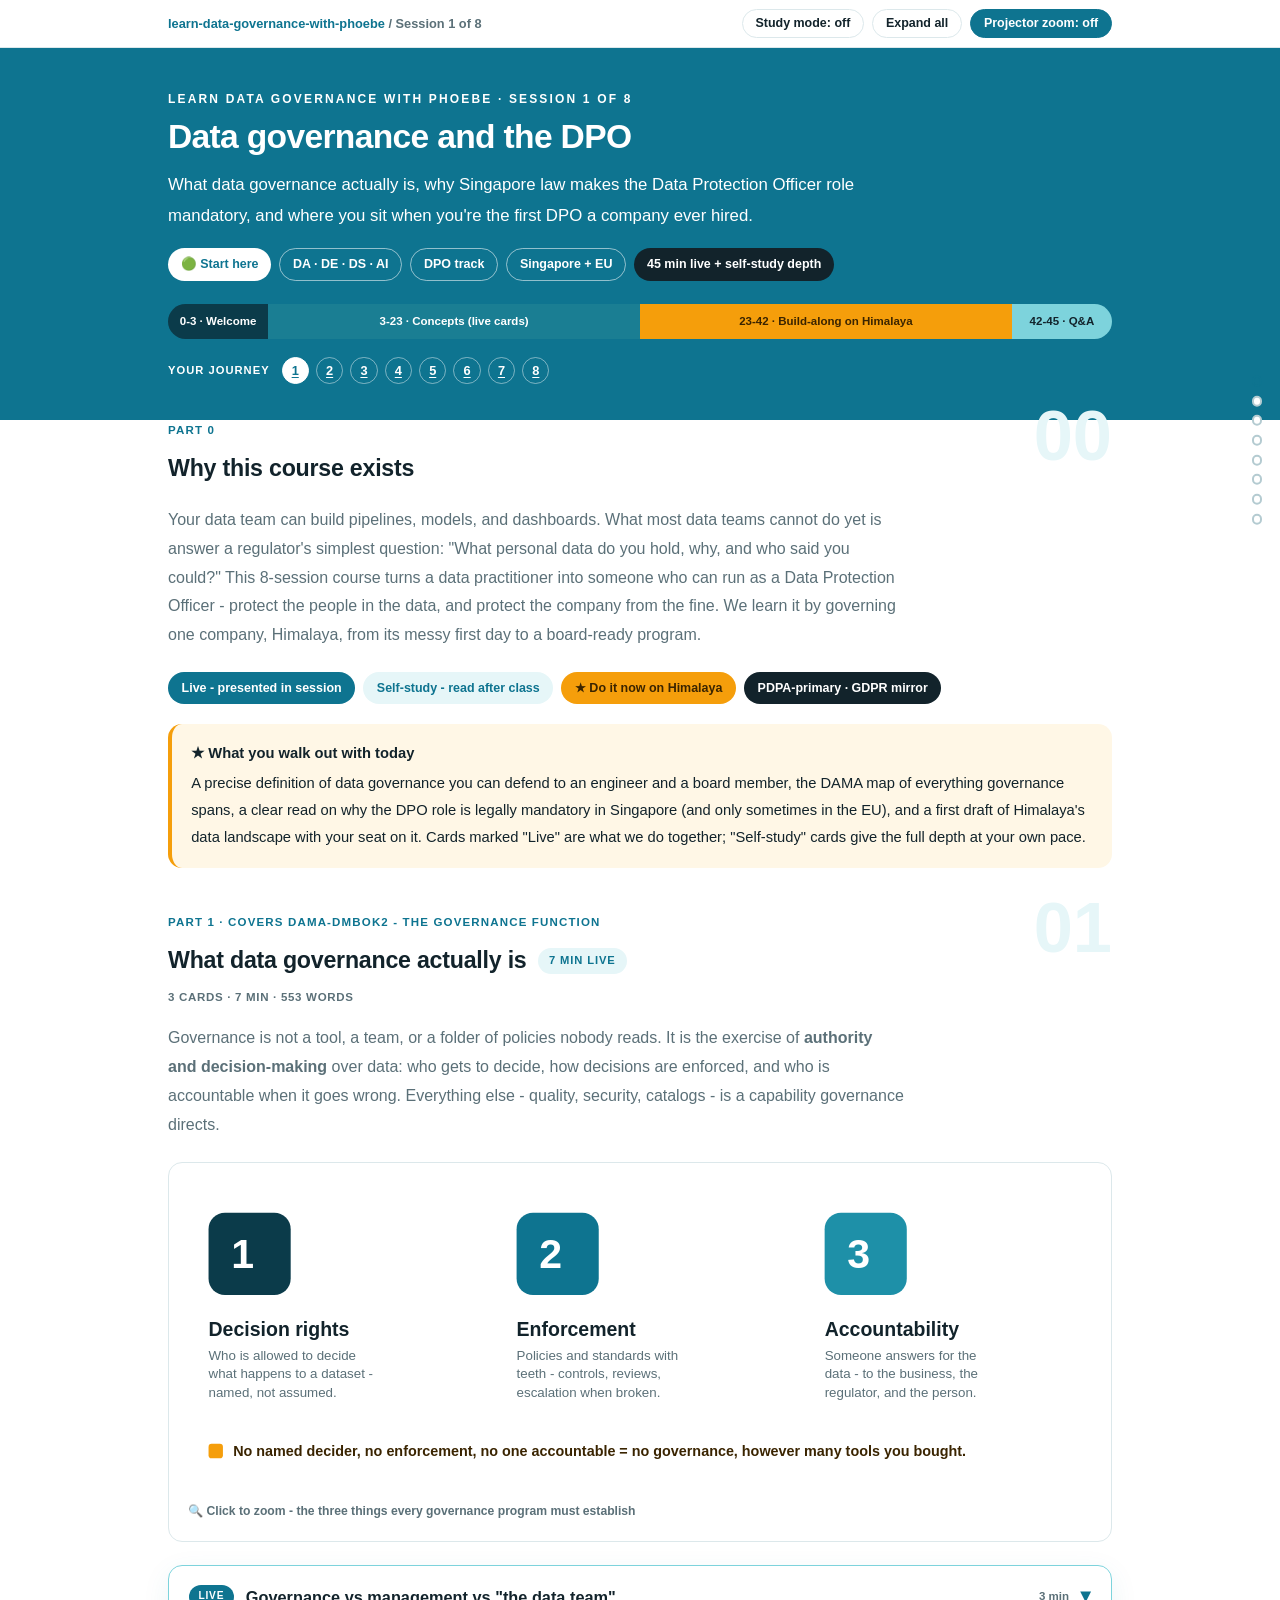
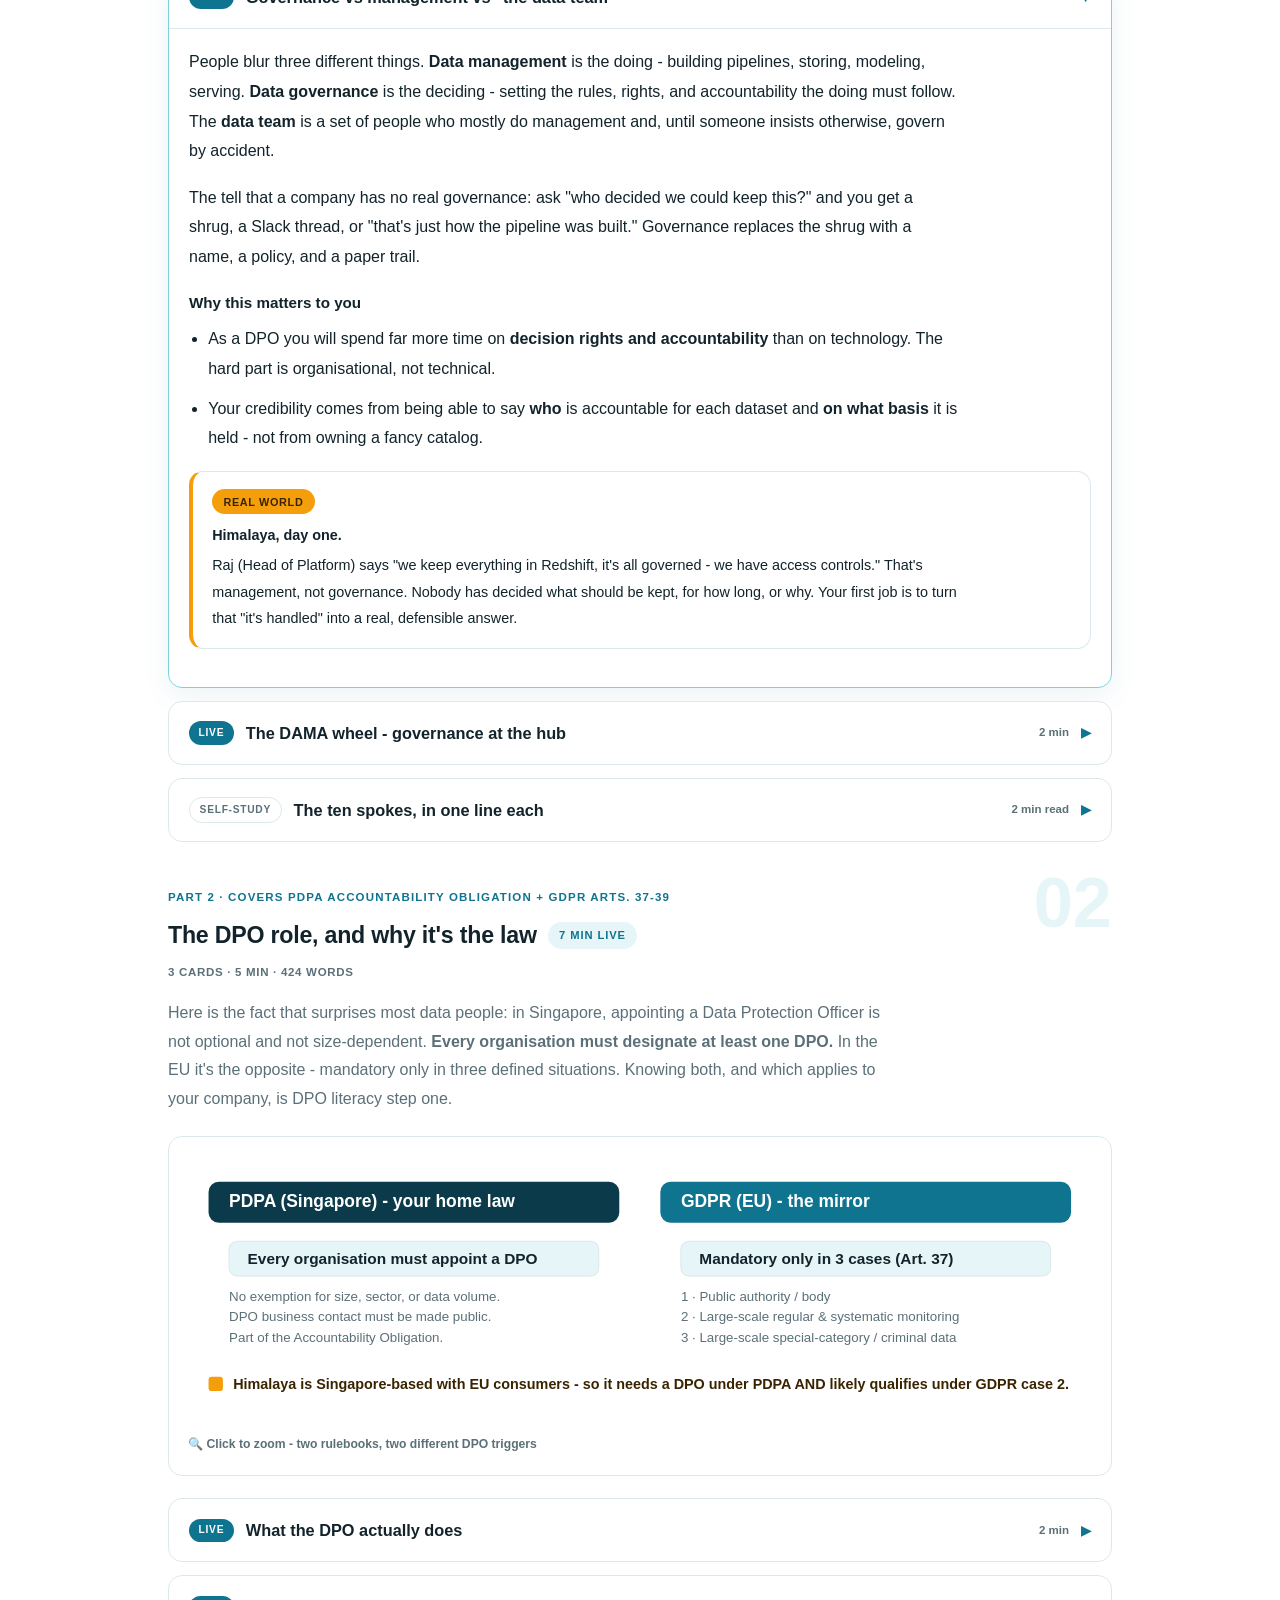
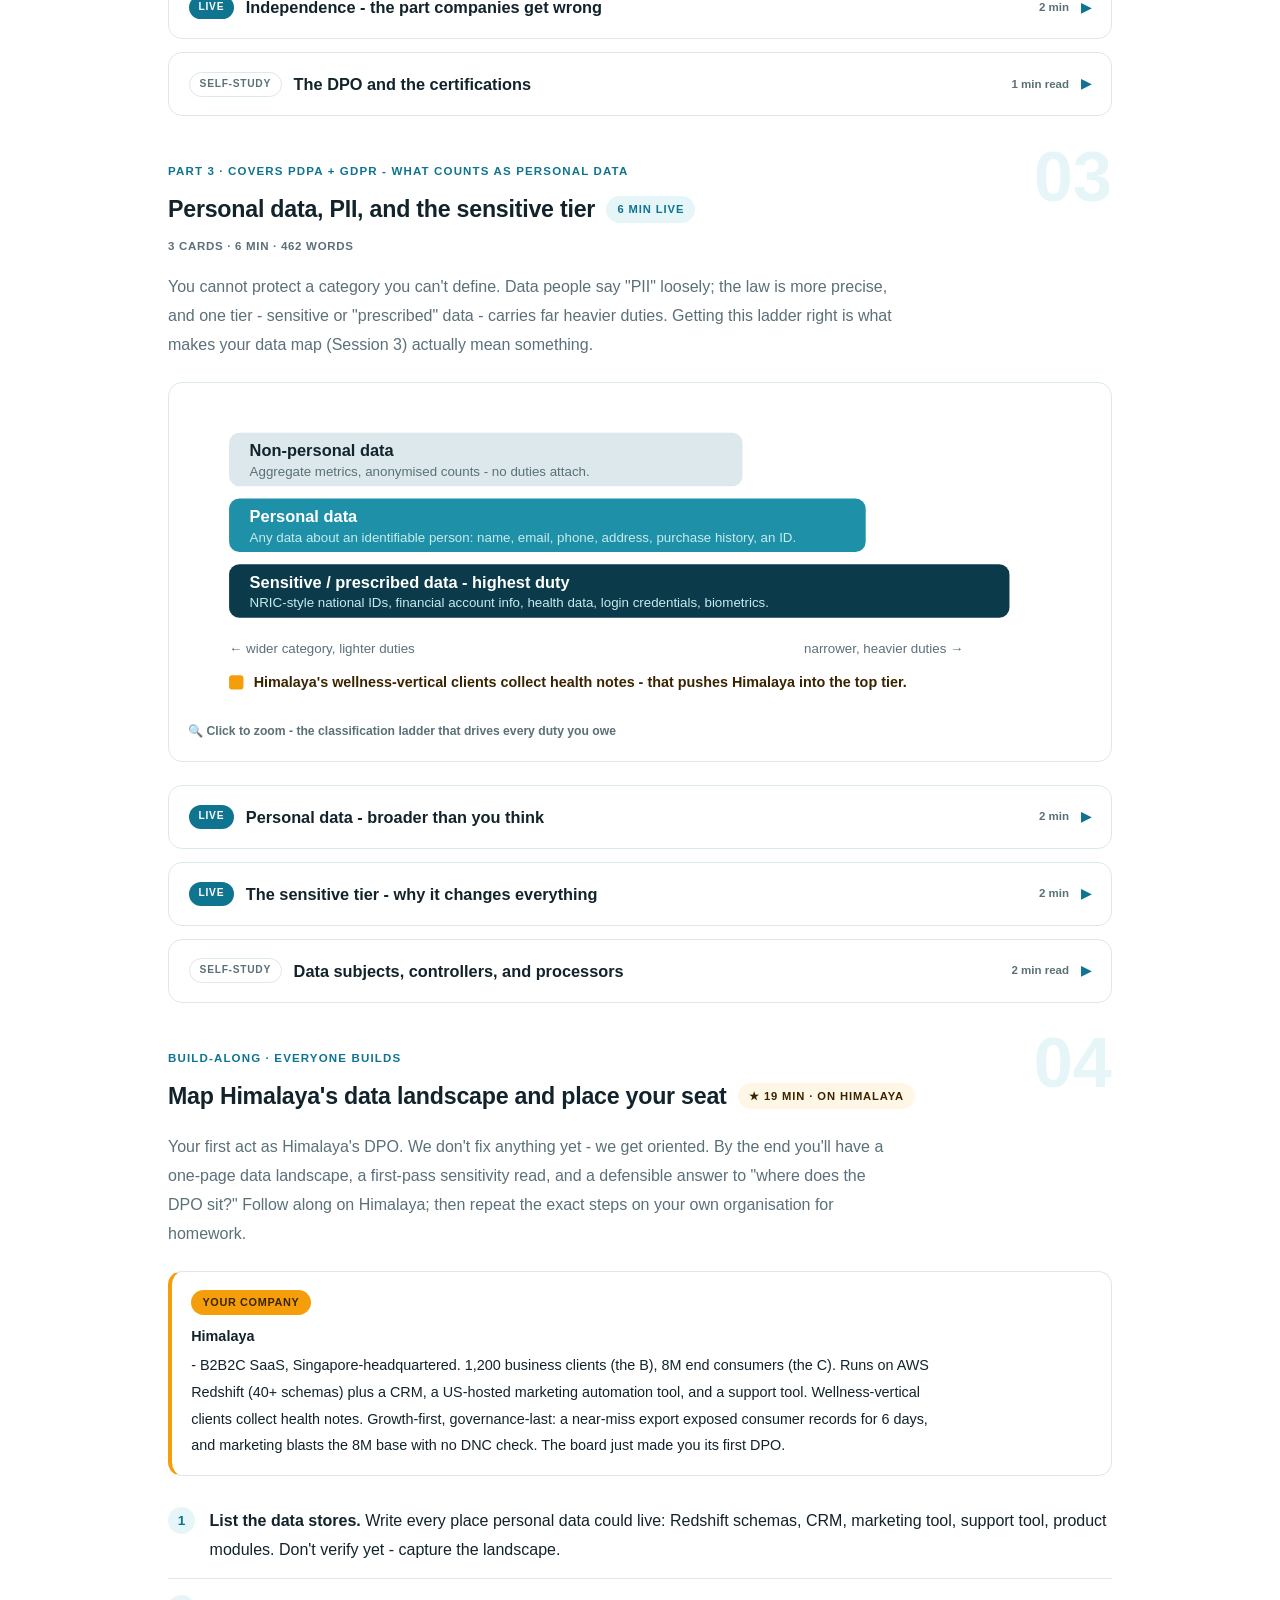
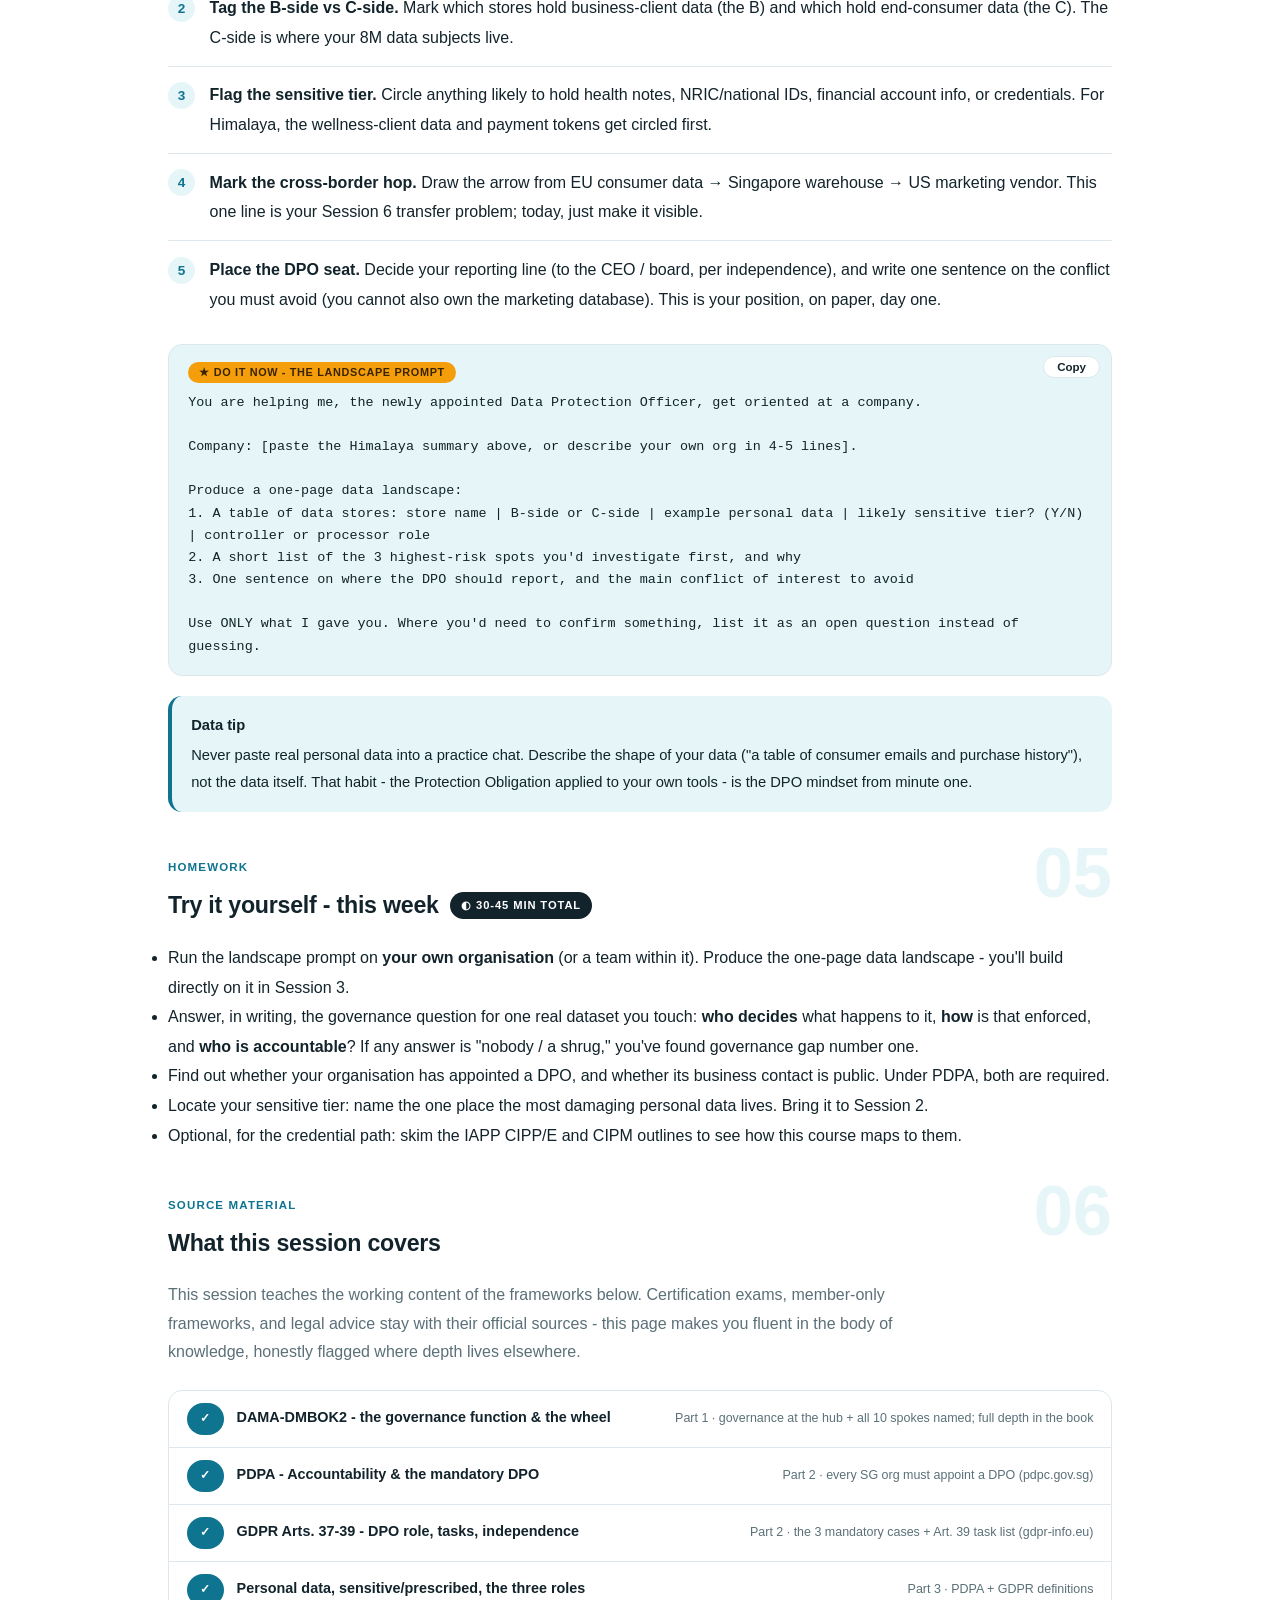
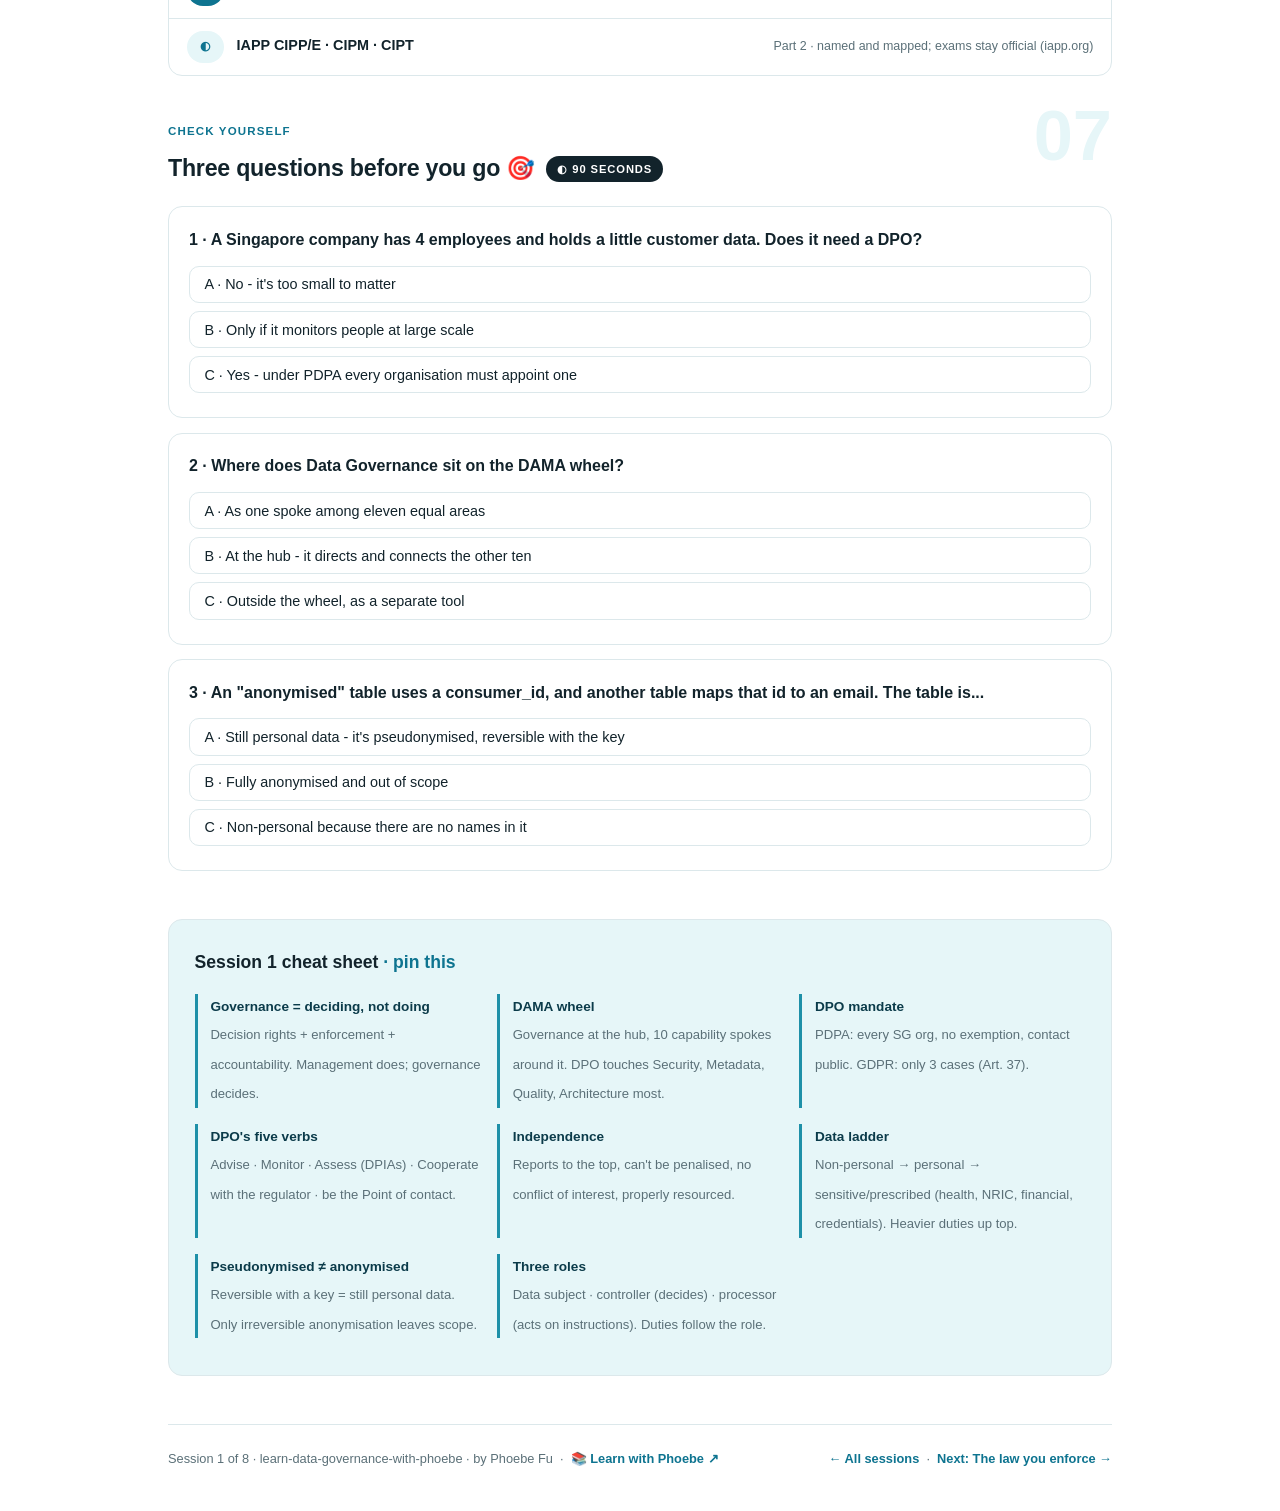
==== commit 7799b0a6: "Prompt-box label inside the box: overflow no longer cuts it in half The label hung 0.7rem above the " ====
--- a/courses/01-foundations.html
+++ b/courses/01-foundations.html
@@ -19,7 +19,7 @@
 <meta name="twitter:image" content="https://phoebefu6.github.io/learn-data-governance-with-phoebe/assets/og-cover.png">
 <!-- social:end -->
 <title>Session 1 · Data governance and the DPO - learn data governance with phoebe</title>
-<link rel="stylesheet" href="../assets/style.css?v=36">
+<link rel="stylesheet" href="../assets/style.css?v=37">
 </head>
 <body>
 
@@ -144,16 +144,16 @@
               .dwN { font: 600 14px Inter, sans-serif; fill: #3A2400; }
             </style>
             <!-- spokes -->
-            <line class="dwArr" x1="440" y1="195" x2="440" y2="70"/>
-            <line class="dwArr" x1="440" y1="195" x2="590" y2="95"/>
-            <line class="dwArr" x1="440" y1="195" x2="700" y2="150"/>
-            <line class="dwArr" x1="440" y1="195" x2="720" y2="230"/>
-            <line class="dwArr" x1="440" y1="195" x2="660" y2="300"/>
-            <line class="dwArr" x1="440" y1="195" x2="440" y2="330"/>
-            <line class="dwArr" x1="440" y1="195" x2="220" y2="300"/>
-            <line class="dwArr" x1="440" y1="195" x2="160" y2="230"/>
-            <line class="dwArr" x1="440" y1="195" x2="180" y2="150"/>
-            <line class="dwArr" x1="440" y1="195" x2="290" y2="95"/>
+            <line class="dwArr" x1="440" y1="125" x2="440" y2="70"/>
+            <line class="dwArr" x1="499" y1="158" x2="582" y2="107"/>
+            <line class="dwArr" x1="509" y1="184" x2="638" y2="163"/>
+            <line class="dwArr" x1="510" y1="203" x2="660" y2="220"/>
+            <line class="dwArr" x1="503" y1="226" x2="621" y2="283"/>
+            <line class="dwArr" x1="440" y1="265" x2="440" y2="314"/>
+            <line class="dwArr" x1="377" y1="225" x2="254" y2="283"/>
+            <line class="dwArr" x1="370" y1="203" x2="222" y2="220"/>
+            <line class="dwArr" x1="371" y1="183" x2="242" y2="160"/>
+            <line class="dwArr" x1="382" y1="155" x2="313" y2="107"/>
             <!-- hub -->
             <circle cx="440" cy="195" r="70" fill="#0B3B4A"/>
             <text class="dwHub" x="440" y="188" text-anchor="middle">Data</text>
@@ -182,7 +182,7 @@
               <rect x="212" y="72" width="150" height="34" rx="8" fill="#0E7490"/>
               <text class="dwS" x="287" y="93" text-anchor="middle" style="fill:#FFFFFF">Data Quality</text>
             </g>
-            <rect x="20" y="388" width="14" height="14" rx="3" fill="#F59E0B"/>
+            <rect x="20" y="388" width="14" height="14" rx="3" fill="#0E7490"/>
             <text class="dwN" x="44" y="400">Teal boxes = the four spokes a DPO touches most: Security, Metadata, Quality, and Architecture.</text>
           </svg>
           <figcaption>🔍 Click to zoom - the DAMA-DMBOK2 wheel, governance at the centre (source: dama.org)</figcaption>
--- a/assets/style.css
+++ b/assets/style.css
@@ -803,3 +803,8 @@
 .prompt-box b, .prompt-box strong { color: var(--indigo-deep, var(--ink)); }
 .prompt-box span, .prompt-box em, .prompt-box i { color: inherit; }
 .pp-stamp i { color: var(--ink); }
+
+/* Prompt-box label sits inside the box (2026-10-12). Hanging it 0.7rem above the edge let any
+   overflow:auto parent cut it in half; in normal flow nothing can clip it. The right margin
+   keeps it clear of the Copy button; long labels wrap instead of running under it. */
+.prompt-box > .label{ position: static; display: table; margin: 0 5.2rem .55rem 0; white-space: normal; line-height: 1.45; }
